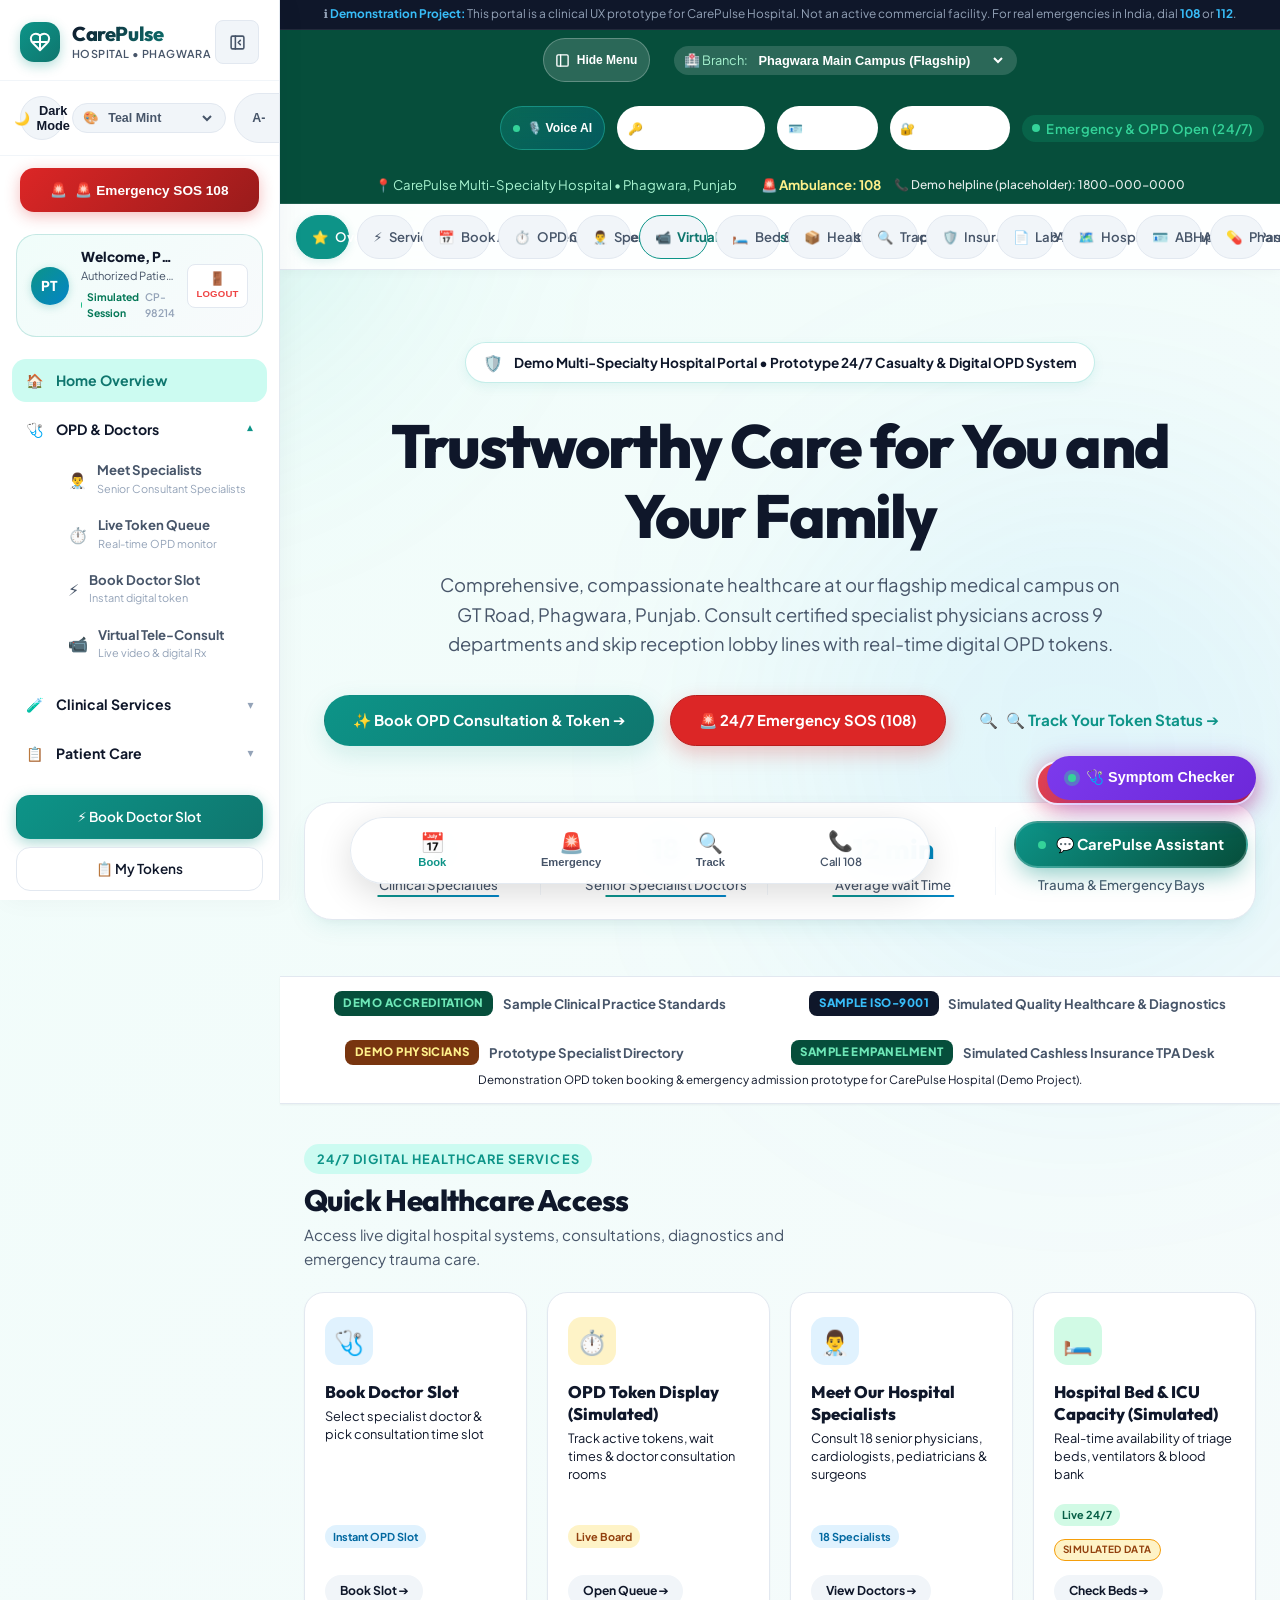
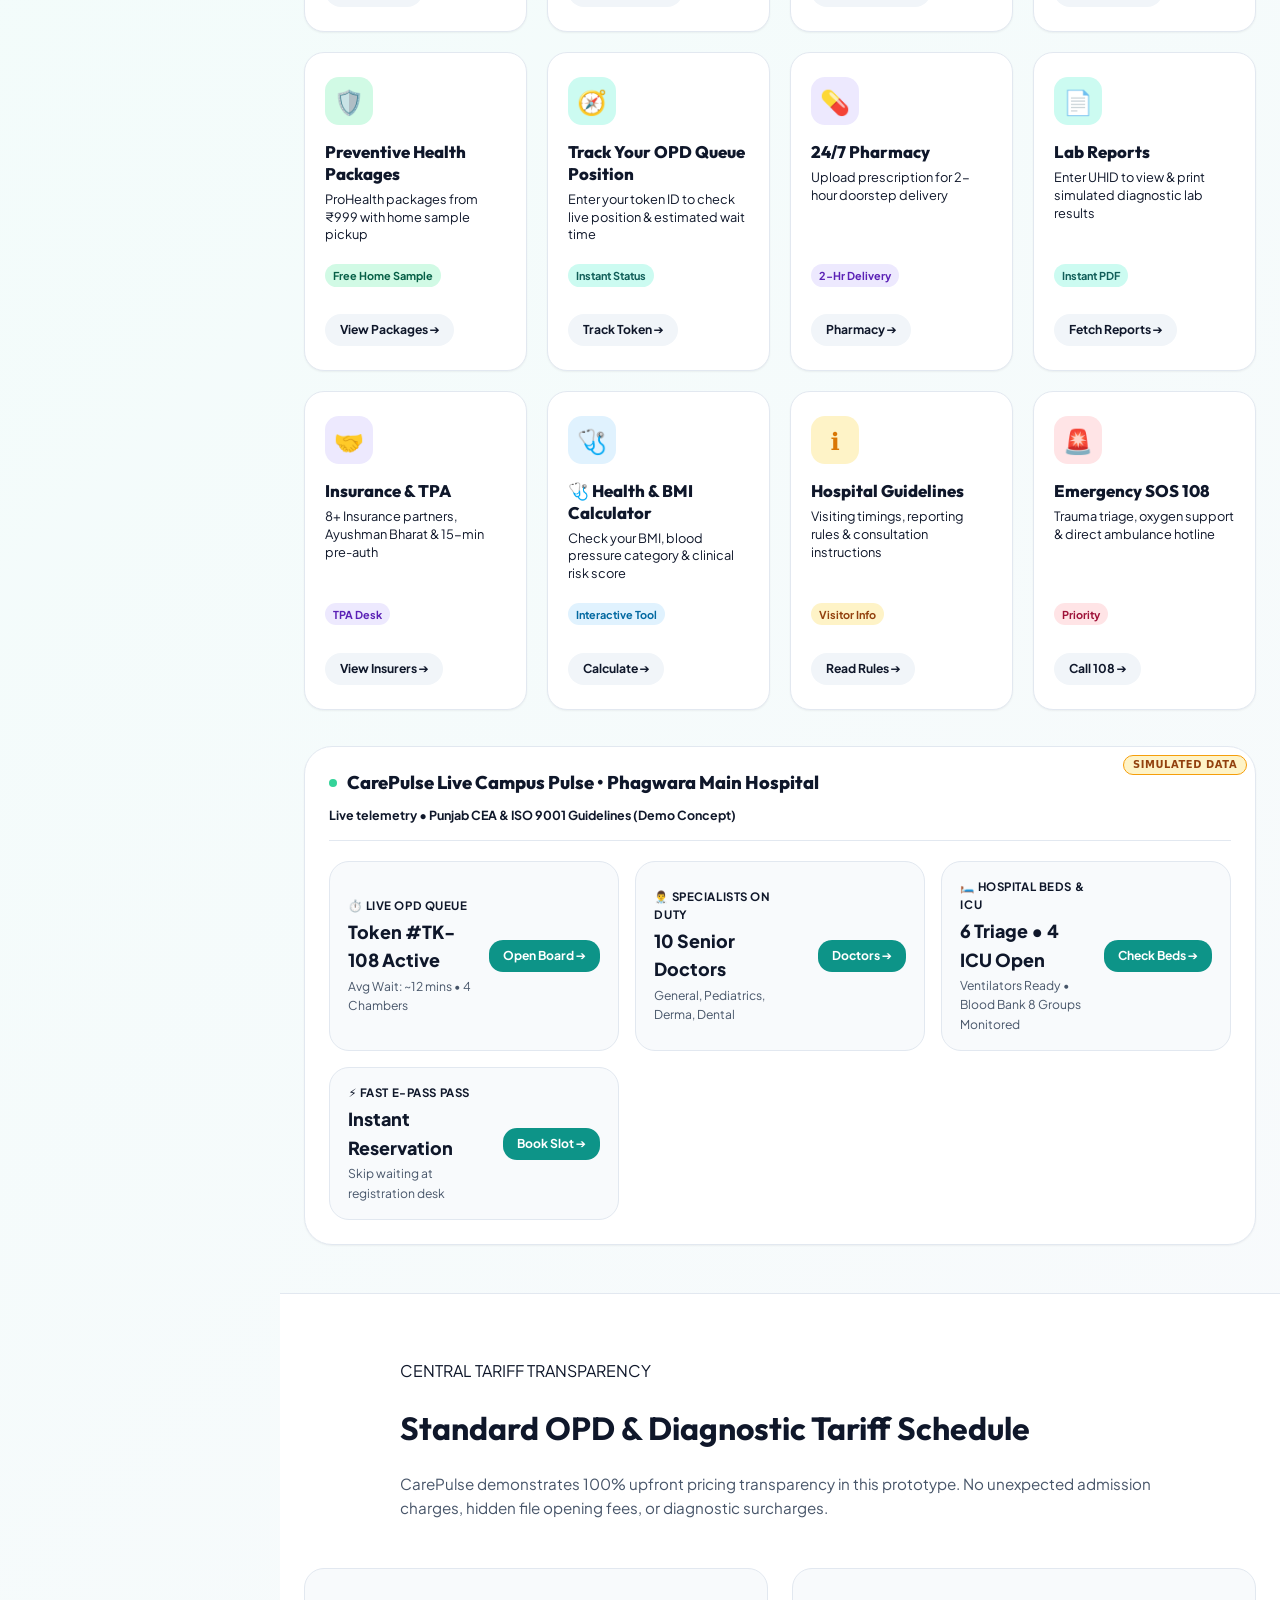
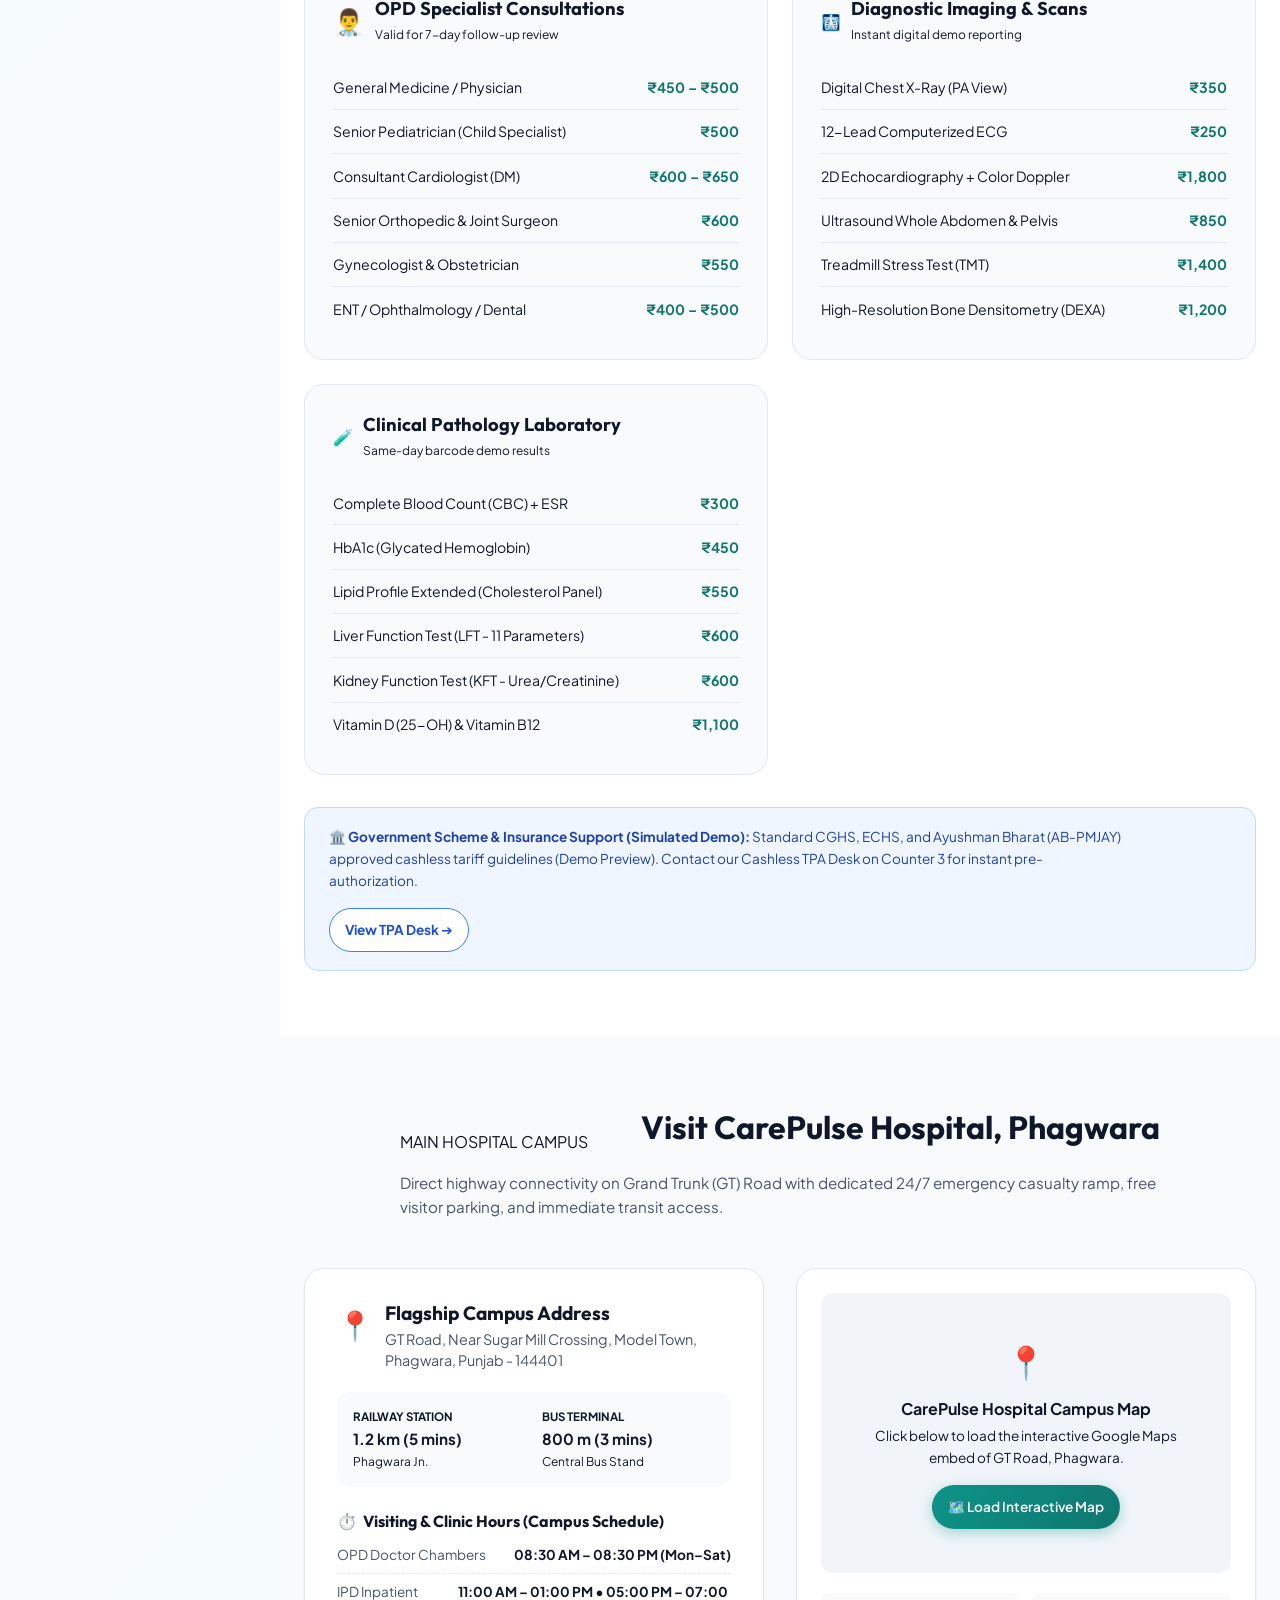
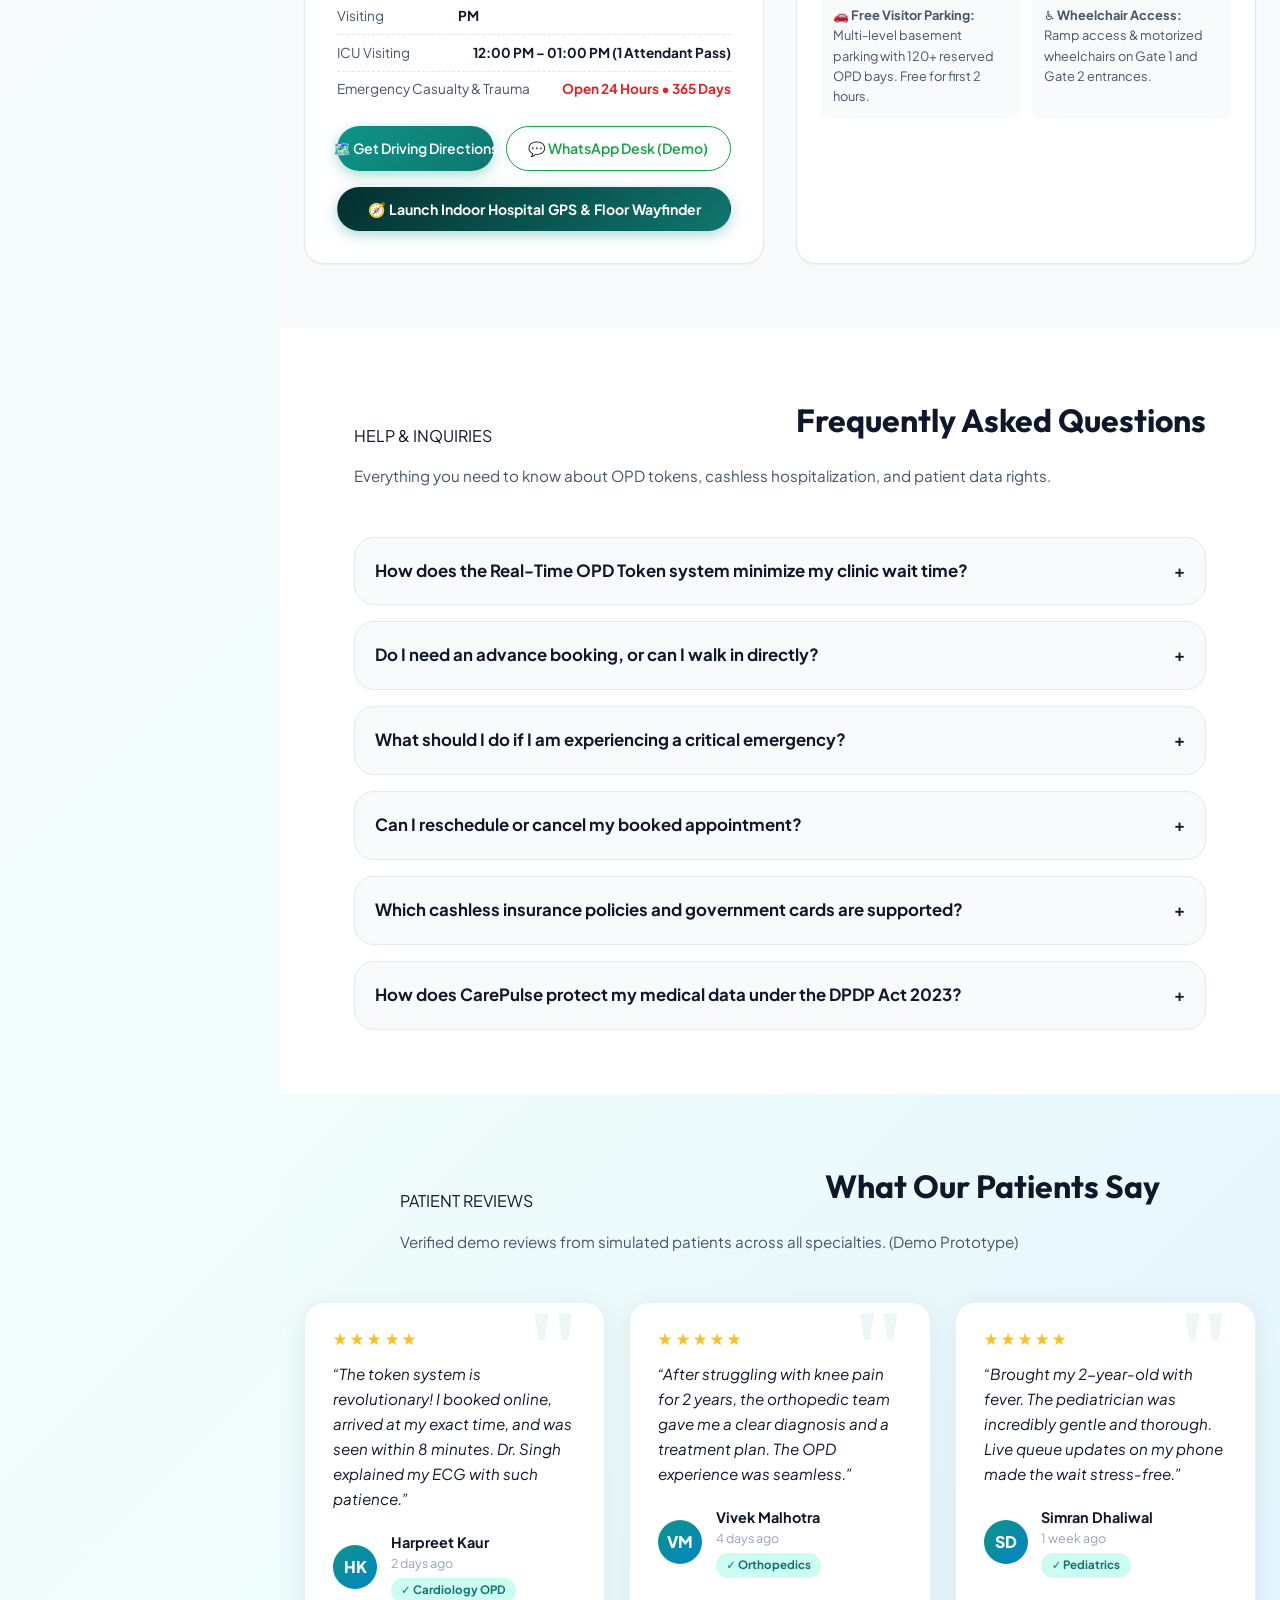
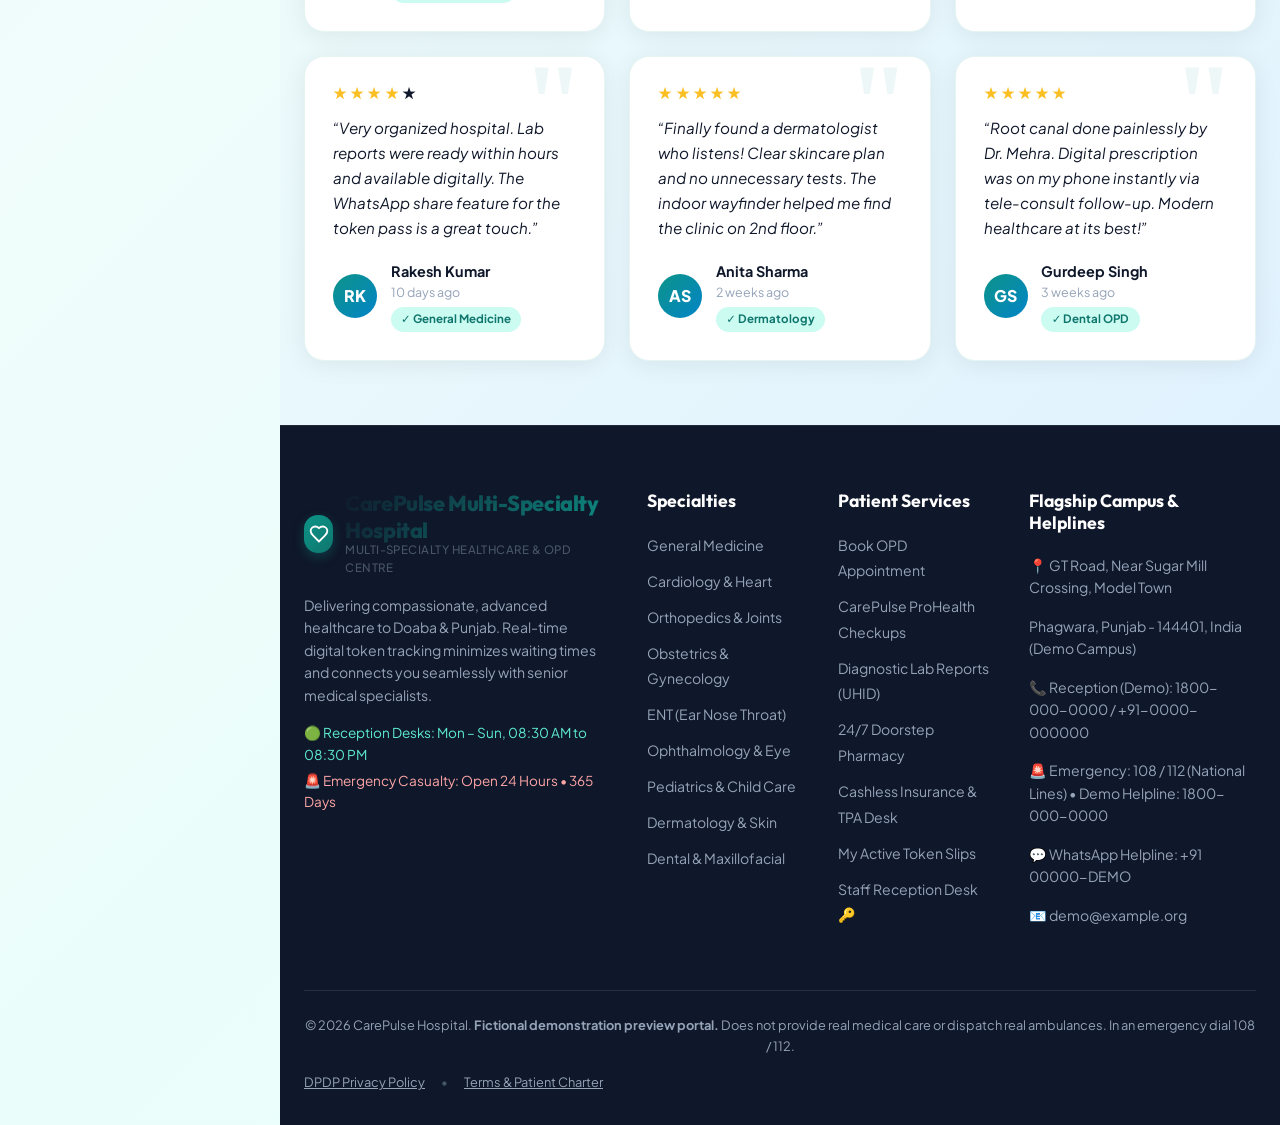
==== index.html @ a32157d8 "fix(auth): pre-load Firebase SDK in HTML, prevent undefined errors, add redirect fallback, and bump " ====
<!DOCTYPE html>
<html lang="en">

<head>
    <meta charset="UTF-8" />
    <meta name="viewport" content="width=device-width, initial-scale=1.0" />
    <title>CarePulse | Hospital Portal Demo - OPD Booking &amp; Live Token Queue (UX Prototype)</title>
    <meta name="description" content="CarePulse is a fictional hospital portal built as a portfolio UX prototype: OPD appointment booking, live token queue and e-pass generation. Not a real hospital - no real bookings, care or ambulance dispatch." />
    <meta name="robots" content="index, follow, max-snippet:-1, max-image-preview:large, max-video-preview:-1" />
    <meta name="googlebot" content="index, follow, max-snippet:-1, max-image-preview:large, max-video-preview:-1" />
    <meta name="google-site-verification" content="vkB5dYb-roEV5GiUx5WNjL2_BStm-1C_r8WqcltUutM" />

    <meta property="og:type" content="website" />
    <meta property="og:site_name" content="CarePulse (Demo Prototype)" />
    <meta property="og:title" content="CarePulse - Hospital Portal Demo (UX Prototype)" />
    <meta property="og:description" content="Fictional hospital portal: OPD booking, live token queue and digital e-pass. A portfolio demo, not a real facility." />
    <meta property="og:url" content="https://hospital-project-tawny.vercel.app/" />
    <meta property="og:image" content="https://hospital-project-tawny.vercel.app/icons/readme-hero.jpg" />
    <meta property="og:image:alt" content="CarePulse Hospital Demo Portal Preview" />
    <meta property="og:image:width" content="1200" />
    <meta property="og:image:height" content="630" />

    <meta name="twitter:card" content="summary_large_image" />
    <meta name="twitter:title" content="CarePulse - Hospital Portal Demo (UX Prototype)" />
    <meta name="twitter:description" content="Fictional hospital portal: OPD booking, live token queue and digital e-pass. A portfolio demo." />
    <meta name="twitter:image" content="https://hospital-project-tawny.vercel.app/icons/readme-hero.jpg" />
    <meta name="twitter:image:alt" content="CarePulse Hospital Demo Portal Preview" />

    <link rel="canonical" href="https://hospital-project-tawny.vercel.app/" />
    <!-- PWA & Mobile Web App Meta Tags -->
    <link rel="manifest" href="manifest.json" />
    <meta name="theme-color" content="#0d9488" media="(prefers-color-scheme: light)" />
    <meta name="theme-color" content="#0f172a" media="(prefers-color-scheme: dark)" />
    <meta name="mobile-web-app-capable" content="yes" />
    <meta name="apple-mobile-web-app-capable" content="yes" />
    <meta name="apple-mobile-web-app-status-bar-style" content="default" />
    <meta name="apple-mobile-web-app-title" content="CarePulse" />
    <link rel="icon" type="image/svg+xml" href="favicon.svg" />
    <link rel="alternate icon" type="image/x-icon" href="favicon.ico" />
    <link rel="apple-touch-icon" href="icons/icon-192.png" />
    <link rel="mask-icon" href="icons/icon-maskable.svg" color="#0d9488" />

    <meta http-equiv="Cache-Control" content="no-cache, no-store, must-revalidate" />
    <meta http-equiv="Pragma" content="no-cache" />
    <meta http-equiv="Expires" content="0" />

    <!-- Schema.org JSON-LD Structured Data for Google Search Rich Results -->
    <script type="application/ld+json">
    [
      {
        "@context": "https://schema.org",
        "@type": "Hospital",
        "name": "CarePulse Multi-Specialty Hospital (Demo)",
        "url": "https://hospital-project-tawny.vercel.app/",
        "description": "Demonstration hospital web portal prototype offering simulated OPD token booking, interactive queue tracking, diagnostics, 9 clinical specialties, and healthcare UI design concepts on GT Road, Phagwara.",
        "address": {
          "@type": "PostalAddress",
          "streetAddress": "GT Road, Near Sugar Mill Crossing, Model Town",
          "addressLocality": "Phagwara",
          "addressRegion": "Punjab",
          "postalCode": "144401",
          "addressCountry": "IN"
        },
        "openingHoursSpecification": [
          {
            "@type": "OpeningHoursSpecification",
            "dayOfWeek": ["Monday", "Tuesday", "Wednesday", "Thursday", "Friday", "Saturday"],
            "opens": "08:30",
            "closes": "20:30"
          },
          {
            "@type": "OpeningHoursSpecification",
            "dayOfWeek": "Sunday",
            "opens": "09:00",
            "closes": "14:00"
          }
        ],
        "medicalSpecialty": [
          "GeneralPractice",
          "Cardiovascular",
          "Orthopedics",
          "Pediatrics",
          "Dermatology",
          "Gynecologic",
          "Otolaryngologic",
          "Ophthalmic",
          "Dentistry"
        ]
      },
      {
        "@context": "https://schema.org",
        "@type": "Physician",
        "name": "Dr. Rajesh Sharma (Demo Profile)",
        "medicalSpecialty": "GeneralPractice",
        "jobTitle": "Senior Consultant Physician & Diabetologist",
        "worksFor": {
          "@type": "Hospital",
          "name": "CarePulse Multi-Specialty Hospital (Demo)"
        },
        "address": {
          "@type": "PostalAddress",
          "streetAddress": "GT Road, Model Town",
          "addressLocality": "Phagwara",
          "addressRegion": "Punjab",
          "postalCode": "144401",
          "addressCountry": "IN"
        }
      },
      {
        "@context": "https://schema.org",
        "@type": "Physician",
        "name": "Dr. Manpreet Singh (Demo Profile)",
        "medicalSpecialty": "Cardiovascular",
        "jobTitle": "Chief Interventional Cardiologist",
        "worksFor": {
          "@type": "Hospital",
          "name": "CarePulse Multi-Specialty Hospital (Demo)"
        },
        "address": {
          "@type": "PostalAddress",
          "streetAddress": "GT Road, Model Town",
          "addressLocality": "Phagwara",
          "addressRegion": "Punjab",
          "postalCode": "144401",
          "addressCountry": "IN"
        }
      }
    ]
    </script>

    <!-- Google Fonts: Plus Jakarta Sans & Outfit -->
    <link rel="preconnect" href="https://fonts.googleapis.com" />
    <link rel="preconnect" href="https://fonts.gstatic.com" crossorigin />
    <link
        href="https://fonts.googleapis.com/css2?family=Outfit:wght@400;500;600;700;800&family=Plus+Jakarta+Sans:wght@300;400;500;600;700;800&display=swap"
        rel="stylesheet" />

    <!-- Stylesheet -->
    <link rel="stylesheet" href="styles.css?v=2.2" />
</head>

<body>
    <a href="#main-content" class="skip-to-content">Skip to main content</a>


    <!-- Floating Simulated Delivery Banner Area -->
    <div id="simulated-notification-area" class="simulated-notification-area" aria-live="polite"></div>

    <!-- Mobile Sidebar Backdrop Overlay -->
    <div id="sidebar-backdrop" class="sidebar-backdrop" data-action="close-left-sidebar"></div>

    <!-- ==========================================================================
         CarePulse Left Navigation Sidebar (Shifted Top Menu)
         ========================================================================== -->
    <aside class="carepulse-sidebar" id="carepulse-sidebar" aria-label="Main Hospital Navigation">

        <!-- Sidebar Brand Header -->
        <div class="sidebar-header">
            <a href="#top" class="sidebar-brand-link" data-action="close-sidebar-mobile">
                <div class="sidebar-logo-icon">
                    <svg width="22" height="22" viewBox="0 0 24 24" fill="none" stroke="currentColor" stroke-width="2.2"
                        stroke-linecap="round" stroke-linejoin="round">
                        <path
                            d="M19 14c1.49-1.46 3-3.21 3-5.5A5.5 5.5 0 0 0 16.5 3c-1.76 0-3 .5-4.5 2-1.5-1.5-2.74-2-4.5-2A5.5 5.5 0 0 0 2 8.5c0 2.3 1.5 4.05 3 5.5l7 7Z" />
                        <path d="M12 5v14" />
                        <path d="M5 12h14" />
                    </svg>
                </div>
                <div class="sidebar-brand-text">
                    <h2>CarePulse</h2>
                    <span>Hospital &bull; Phagwara</span>
                </div>
            </a>
            <button type="button" class="sidebar-toggle-btn" id="sidebar-collapse-btn" data-action="toggle-sidebar-collapse"
                aria-label="Hide Sidebar" title="Hide Sidebar (Ctrl+\)">
                <svg width="17" height="17" viewBox="0 0 24 24" fill="none" stroke="currentColor" stroke-width="2.2"
                    stroke-linecap="round" stroke-linejoin="round">
                    <rect width="18" height="18" x="3" y="3" rx="2" />
                    <path d="M9 3v18" />
                    <path d="m16 15-3-3 3-3" />
                </svg>
            </button>
            <button type="button" class="sidebar-close-btn" id="sidebar-close-btn" data-action="toggle-sidebar-collapse"
                aria-label="Close Sidebar" title="Close Sidebar">&times;</button>
        </div>

        <!-- Authenticated User Profile Card -->

        <!-- Theme & Language Controls Cluster -->
        <div class="top-controls-cluster">
            <button type="button" class="theme-toggle-btn" data-action="toggle-theme" title="Toggle Dark/Light Mode">
                <span>🌙</span> <span class="theme-label" data-i18n="theme_dark">Dark Mode</span>
            </button>
            <div class="palette-select-wrapper" title="Hospital Theme Color Palette">
                <span>🎨</span>
                <select class="palette-select" id="sidebar-palette-select" onchange="setPaletteTheme(this.value)"
                    aria-label="Theme Palette">
                    <option value="teal" selected>Teal Mint</option>
                    <option value="blue">Royal Sapphire</option>
                    <option value="purple">Lavender Care</option>
                    <option value="amber">Warm Amber</option>
                </select>
            </div>
            <div class="font-scale-group" title="Adjust Text Size for Seniors">
                <button type="button" class="font-scale-btn" data-scale="sm" data-action="set-font-scale" data-scale="sm"
                    title="Small Text">A-</button>
                <button type="button" class="font-scale-btn active" data-scale="md" data-action="set-font-scale" data-scale="md"
                    title="Normal Text">A</button>
                <button type="button" class="font-scale-btn" data-scale="lg" data-action="set-font-scale" data-scale="lg"
                    title="Large Text">A+</button>
            </div>
            <div class="lang-switch-group" role="group" aria-label="Select Language">
                <button type="button" class="lang-pill-btn active" data-lang="en"
                    data-action="set-language" data-lang="en">EN</button>
                <button type="button" class="lang-pill-btn" data-lang="hi" data-action="set-language" data-lang="hi">हिन्दी</button>
                <button type="button" class="lang-pill-btn" data-lang="pa" data-action="set-language" data-lang="pa">ਪੰਜਾਬੀ</button>
            </div>
        </div>

        <!-- Emergency SOS Button in Sidebar -->
        <button type="button" class="btn-sidebar-sos" data-action="trigger-emergency-sos">
            <span class="u-icon-decorative" aria-hidden="true">🚨</span>
            <span data-i18n="btn_sos">Emergency SOS 108</span>
        </button>

        <div class="sidebar-user-card" id="sidebar-user-card">
            <div class="sidebar-user-avatar user-display-avatar">PT</div>
            <div class="sidebar-user-details">
                <div class="sidebar-user-name user-display-name">Patient Session</div>
                <div class="sidebar-user-contact user-display-contact">Authorized Patient</div>
                <div class="sidebar-user-meta">
                    <span class="status-dot-active"></span>
                    <span class="user-auth-badge">Simulated Session</span>
                    <span class="user-uhid-badge user-display-uhid">CP-98214</span>
                </div>
            </div>
            <button class="btn-sidebar-logout" data-action="auth-logout" title="Log out from CarePulse">
                <span class="u-icon-decorative" aria-hidden="true">🚪</span>
                <span class="logout-text">Logout</span>
            </button>
        </div>

        <!-- Sidebar Navigation List -->
        <nav class="sidebar-nav-container">
            <ul class="sidebar-nav-list">

                <!-- Home -->
                <li class="sidebar-nav-item">
                    <a href="#top" class="sidebar-nav-link active"
                        data-action="close-sidebar-mobile">
                        <span class="u-icon-decorative" aria-hidden="true">🏠</span>
                        <span class="sidebar-link-text" data-i18n="nav_home">Home Overview</span>
                    </a>
                </li>

                <!-- Category 1: OPD & Doctors Accordion -->
                <li class="sidebar-nav-item sidebar-dropdown-group open">
                    <div class="sidebar-dropdown-header" role="button" tabindex="0" aria-expanded="true" data-action="toggle-sidebar-dropdown">
                        <div class="dropdown-header-left">
                            <span class="u-icon-decorative" aria-hidden="true">🩺</span>
                            <span class="sidebar-link-text" data-i18n="nav_opd">OPD &amp; Doctors</span>
                        </div>
                        <span class="sidebar-caret">▾</span>
                    </div>
                    <ul class="sidebar-submenu">
                        <li>
                            <a href="#doctors" class="sidebar-sub-link"
                                data-action="open-doctors-modal" data-close-sidebar="true">
                                <span class="sub-icon">👨‍⚕️</span>
                                <div class="sub-link-info">
                                    <span class="sub-title">Meet Specialists</span>
                                    <span class="sub-desc">Senior Consultant Specialists</span>
                                </div>
                            </a>
                        </li>
                        <li>
                            <a href="#queue" class="sidebar-sub-link"
                                data-action="open-live-queue-modal" data-close-sidebar="true">
                                <span class="u-icon-decorative" aria-hidden="true">⏱️</span>
                                <div class="sub-link-info">
                                    <span class="sub-title">Live Token Queue</span>
                                    <span class="sub-desc">Real-time OPD monitor</span>
                                </div>
                            </a>
                        </li>
                        <li>
                            <a href="#booking" class="sidebar-sub-link"
                                data-action="open-booking-layer" data-close-sidebar="true">
                                <span class="u-icon-decorative" aria-hidden="true">⚡</span>
                                <div class="sub-link-info">
                                    <span class="sub-title">Book Doctor Slot</span>
                                    <span class="sub-desc">Instant digital token</span>
                                </div>
                            </a>
                        </li>
                        <li>
                            <a href="#teleconsult" class="sidebar-sub-link"
                                data-action="open-teleconsult-modal" data-close-sidebar="true">
                                <span class="u-icon-decorative" aria-hidden="true">📹</span>
                                <div class="sub-link-info">
                                    <span class="sub-title">Virtual Tele-Consult</span>
                                    <span class="sub-desc">Live video &amp; digital Rx</span>
                                </div>
                            </a>
                        </li>
                    </ul>
                </li>

                <!-- Category 2: Clinical Services Accordion -->
                <li class="sidebar-nav-item sidebar-dropdown-group">
                    <div class="sidebar-dropdown-header" role="button" tabindex="0" aria-expanded="false" data-action="toggle-sidebar-dropdown">
                        <div class="dropdown-header-left">
                            <span class="u-icon-decorative" aria-hidden="true">🧪</span>
                            <span class="sidebar-link-text">Clinical Services</span>
                        </div>
                        <span class="sidebar-caret">▾</span>
                    </div>
                    <ul class="sidebar-submenu">
                        <li>
                            <a href="#packages" class="sidebar-sub-link"
                                data-action="open-packages-modal" data-close-sidebar="true">
                                <span class="u-icon-decorative" aria-hidden="true">🛡️</span>
                                <div class="sub-link-info">
                                    <span class="sub-title">Health Checkups</span>
                                    <span class="sub-desc">Packages from ₹999</span>
                                </div>
                            </a>
                        </li>
                        <li>
                            <a href="#beds" class="sidebar-sub-link"
                                data-action="open-beds-modal" data-close-sidebar="true">
                                <span class="u-icon-decorative" aria-hidden="true">🛏️</span>
                                <div class="sub-link-info">
                                    <span class="sub-title">Bed &amp; ICU Status</span>
                                    <span class="sub-desc">Live capacity &amp; triage</span>
                                </div>
                            </a>
                        </li>
                        <li>
                            <a href="#reports" class="sidebar-sub-link"
                                data-action="open-lab-report-modal" data-close-sidebar="true">
                                <span class="u-icon-decorative" aria-hidden="true">📄</span>
                                <div class="sub-link-info">
                                    <span class="sub-title">Download Reports</span>
                                    <span class="sub-desc">UHID pathology PDF</span>
                                </div>
                            </a>
                        </li>
                        <li>
                            <a href="#pharmacy" class="sidebar-sub-link"
                                data-action="open-pharmacy-modal" data-close-sidebar="true">
                                <span class="u-icon-decorative" aria-hidden="true">💊</span>
                                <div class="sub-link-info">
                                    <span class="sub-title">24/7 Doorstep Pharmacy</span>
                                    <span class="sub-desc">2-Hour medicine delivery</span>
                                </div>
                            </a>
                        </li>
                        <li>
                            <a href="#emergency" class="sidebar-sub-link"
                                data-action="open-emergency-modal" data-close-sidebar="true">
                                <span class="u-icon-decorative" aria-hidden="true">🚨</span>
                                <div class="sub-link-info">
                                    <span class="sub-title">Trauma &amp; Ambulance</span>
                                    <span class="sub-desc">Simulated emergency desk</span>
                                </div>
                            </a>
                        </li>
                        <li>
                            <a href="#wayfinder" class="sidebar-sub-link"
                                data-action="open-wayfinder-modal" data-close-sidebar="true">
                                <span class="u-icon-decorative" aria-hidden="true">🗺️</span>
                                <div class="sub-link-info">
                                    <span class="sub-title">Indoor Campus GPS</span>
                                    <span class="sub-desc">Multi-floor navigation</span>
                                </div>
                            </a>
                        </li>
                    </ul>
                </li>

                <!-- Category 3: Patient Care Accordion -->
                <li class="sidebar-nav-item sidebar-dropdown-group">
                    <div class="sidebar-dropdown-header" role="button" tabindex="0" aria-expanded="false" data-action="toggle-sidebar-dropdown">
                        <div class="dropdown-header-left">
                            <span class="u-icon-decorative" aria-hidden="true">📋</span>
                            <span class="sidebar-link-text" data-i18n="nav_patient">Patient Care</span>
                        </div>
                        <span class="sidebar-caret">▾</span>
                    </div>
                    <ul class="sidebar-submenu">
                        <li>
                            <a href="#abha" class="sidebar-sub-link"
                                data-action="open-health-card-modal" data-close-sidebar="true">
                                <span class="u-icon-decorative" aria-hidden="true">🪪</span>
                                <div class="sub-link-info">
                                    <span class="sub-title">ABHA Digital Health Pass</span>
                                    <span class="sub-desc">Emergency medical ID &amp; QR</span>
                                </div>
                            </a>
                        </li>
                        <li>
                            <a href="#insurance" class="sidebar-sub-link"
                                data-action="open-insurance-modal" data-close-sidebar="true">
                                <span class="u-icon-decorative" aria-hidden="true">🤝</span>
                                <div class="sub-link-info">
                                    <span class="sub-title">Cashless Insurance</span>
                                    <span class="sub-desc">TPA &amp; AB-PMJAY desk</span>
                                </div>
                            </a>
                        </li>
                        <li>
                            <a href="#track" class="sidebar-sub-link"
                                data-action="open-track-token-modal" data-close-sidebar="true">
                                <span class="u-icon-decorative" aria-hidden="true">🧭</span>
                                <div class="sub-link-info">
                                    <span class="sub-title">Track Token Status</span>
                                    <span class="sub-desc">Check live queue &amp; wait</span>
                                </div>
                            </a>
                        </li>
                        <li>
                            <a href="#guidelines" class="sidebar-sub-link"
                                data-action="open-guidelines-modal" data-close-sidebar="true">
                                <span class="sub-icon">ℹ️</span>
                                <div class="sub-link-info">
                                    <span class="sub-title">Hospital Guidelines</span>
                                    <span class="sub-desc">Visitor &amp; appointment rules</span>
                                </div>
                            </a>
                        </li>
                        <li>
                            <a href="#my-bookings" class="sidebar-sub-link"
                                data-action="open-my-bookings-modal" data-close-sidebar="true">
                                <span class="u-icon-decorative" aria-hidden="true">🎫</span>
                                <div class="sub-link-info">
                                    <span class="sub-title">My Digital Tokens</span>
                                    <span class="sub-desc">View &amp; print passes</span>
                                </div>
                            </a>
                        </li>
                    </ul>
                </li>

            </ul>
        </nav>

        <!-- Sidebar Action Hub -->
        <div class="sidebar-actions-cluster">
            <button class="btn btn-primary btn-sidebar-action" data-action="open-booking-layer">
                <span>⚡ Book Doctor Slot</span>
            </button>
            <button class="btn btn-outline btn-sidebar-action" data-action="open-my-bookings-modal">
                <span>📋 My Tokens</span>
                <span class="badge-my-tokens u-display-none" id="sidebar-tokens-count">0</span>
            </button>
        </div>

        <!-- Branch Switcher in Sidebar -->
        <div class="sidebar-branch-box">
            <label for="sidebar-branch-select" class="branch-label">🏥 Hospital Branch:</label>
            <select id="sidebar-branch-select" class="sidebar-branch-select" onchange="switchBranch(this.value)"
                aria-label="Select Hospital Branch">
                <option value="phagwara" selected>Phagwara Main Campus (Flagship)</option>
                <option value="ludhiana">Ludhiana Satellite Clinic (OPD Centre)</option>
            </select>
        </div>

        <!-- Sidebar Emergency Card Footer -->
        <div class="sidebar-footer-emergency">
            <div class="emergency-footer-header">
                <span class="pulse-dot red-pulse"></span>
                <strong>24/7 Emergency Helpline</strong>
            </div>
            <a href="tel:108" class="emergency-link emergency-footer-phone">
                🚨 Ambulance: 108
            </a>
            <a href="tel:18000000000" class="demo-link emergency-footer-phone" data-action="open-emergency-modal">
                📞 Demo helpline (placeholder): 1800-000-0000
            </a>
            <div class="emergency-footer-sub" style="margin-top: 0.35rem;">Immediate Trauma &amp; Ambulance</div>
        </div>

        <div class="u-padding-0-1rem-0-5rem">
            <button type="button" class="btn btn-outline btn-sm u-box-width-11" data-action="open-reception-desk">
                🔑 Reception Staff Console
            </button>
        </div>

        <div class="sidebar-collapse-footer-wrap">
            <button type="button" class="btn-sidebar-collapse-footer" data-action="toggle-sidebar-collapse" title="Hide Sidebar (Ctrl+\)">
                <span>◀ Hide Sidebar</span>
                <kbd class="sidebar-kbd-hint">Ctrl+\</kbd>
            </button>
        </div>

    </aside>

    <!-- ==========================================================================
         App Main Content Wrapper
         ========================================================================== -->
    <div class="app-main-wrapper" id="app-main-wrapper">

        <!-- ==================================================================
             CarePulse Dedicated Mobile Experience (< 1024px)
             Solves sticky collisions, option fatigue, and touch ergonomics
             ================================================================== -->
        <div class="carepulse-mobile-portal" id="carepulse-mobile-portal" aria-label="CarePulse Mobile Portal">
            <!-- 1. Mobile Top App Header (Clean Single Sticky Bar, 54px, Zero Clutter) -->
            <header class="mobile-app-header" id="mobile-app-header">
                <div class="mobile-header-left">
                    <button type="button" class="mobile-menu-trigger" data-action="toggle-mobile-services-sheet" aria-label="Open Hospital Services Menu" title="All Services">
                        <svg width="22" height="22" viewBox="0 0 24 24" fill="none" stroke="currentColor" stroke-width="2.2" stroke-linecap="round" stroke-linejoin="round">
                            <line x1="3" y1="12" x2="21" y2="12"></line>
                            <line x1="3" y1="6" x2="21" y2="6"></line>
                            <line x1="3" y1="18" x2="21" y2="18"></line>
                        </svg>
                    </button>
                    <div class="mobile-brand">
                        <div class="mobile-brand-icon">
                            <svg width="18" height="18" viewBox="0 0 24 24" fill="none" stroke="currentColor" stroke-width="2.5" stroke-linecap="round" stroke-linejoin="round">
                                <path d="M19 14c1.49-1.46 3-3.21 3-5.5A5.5 5.5 0 0 0 16.5 3c-1.76 0-3 .5-4.5 2-1.5-1.5-2.74-2-4.5-2A5.5 5.5 0 0 0 2 8.5c0 2.3 1.5 4.05 3 5.5l7 7Z"></path>
                                <path d="M12 5v14"></path>
                                <path d="M5 12h14"></path>
                            </svg>
                        </div>
                        <div class="mobile-brand-info">
                            <h2>CarePulse</h2>
                            <span class="mobile-live-pill"><span class="pulse-dot"></span> Live OPD Open</span>
                        </div>
                    </div>
                </div>

                <div class="mobile-header-right">
                    <button type="button" class="mobile-action-btn" data-action="open-spotlight-search" aria-label="Search Doctors and Services" title="Search (Ctrl+K)">
                        <span>🔍</span>
                    </button>
                    <button type="button" class="mobile-action-btn" data-action="voice-ai-open" aria-label="Voice AI" title="Voice AI Assistant">
                        <span>🎙️</span>
                    </button>
                    <button type="button" class="mobile-action-btn" data-action="toggle-theme" aria-label="Toggle Dark/Light Mode" title="Dark Mode Toggle">
                        <span>🌙</span>
                    </button>
                    <button type="button" class="mobile-sos-pill-btn" data-action="trigger-emergency-sos" aria-label="Emergency SOS 108">
                        <span>🚨 108</span>
                    </button>
                </div>
            </header>

            <!-- 2. Clean Mobile Demo Banner -->
            <div class="mobile-demo-badge">
                <span>🛡️ <strong>Demo Prototype:</strong> Simulated OPD Portal • Not a real hospital • In emergency dial 108</span>
            </div>

            <!-- 3. Mobile Welcome & Branch Selector Bar -->
            <div class="mobile-patient-bar">
                <div class="mobile-patient-details">
                    <span class="mobile-greeting-text">Welcome, Patient</span>
                    <span class="mobile-uhid-badge">UHID: CP-98214</span>
                </div>
                <div class="mobile-branch-picker">
                    <span>🏥</span>
                    <select class="mobile-branch-select" id="mobile-branch-select" aria-label="Select Hospital City Branch">
                        <option value="phagwara" selected>Phagwara Main (Flagship)</option>
                        <option value="ludhiana">Ludhiana Satellite (OPD)</option>
                    </select>
                </div>
                <div class="mobile-auth-btn-wrap" style="margin-left:auto;">
                    <button type="button" class="btn btn-outline btn-sm" id="btn-mobile-auth-action" data-action="open-auth-modal" style="font-size:0.75rem; padding: 4px 9px; border-radius: 8px;">
                        <span>🔐 Sign In</span>
                    </button>
                </div>
            </div>

            <!-- 4. Mobile Spotlight Search Bar (Touch Trigger) -->
            <div class="mobile-search-trigger-box" data-action="open-spotlight-search" role="button" tabindex="0" aria-label="Search doctors, tests, beds, or services">
                <span class="mobile-search-icon">🔍</span>
                <span class="mobile-search-placeholder">Search doctors, tests, beds, or services...</span>
                <span class="mobile-search-tag">Search</span>
            </div>

            <!-- 5. Mobile Quick Action Super-Grid (8 Touch Cards) -->
            <section class="mobile-quick-grid-section">
                <div class="mobile-section-header">
                    <h3>Quick Actions</h3>
                    <button type="button" class="mobile-view-all-link" data-action="toggle-mobile-services-sheet">All 30+ Services ➔</button>
                </div>
                <div class="mobile-quick-grid">
                    <!-- 1. Book OPD -->
                    <button type="button" class="mobile-action-card card-primary" data-action="open-booking-layer">
                        <div class="card-icon-bubble">📅</div>
                        <div class="card-text">
                            <strong>Book OPD Slot</strong>
                            <span>Instant Token Time</span>
                        </div>
                        <span class="card-arrow">➔</span>
                    </button>

                    <!-- 2. Live Queue -->
                    <button type="button" class="mobile-action-card card-emerald" data-action="open-live-queue-modal">
                        <div class="card-icon-bubble">⏱️</div>
                        <div class="card-text">
                            <strong>Live OPD Queue</strong>
                            <span>Real-time Wait Status</span>
                        </div>
                        <span class="card-badge">LIVE</span>
                    </button>

                    <!-- 3. Doctors & OPD -->
                    <button type="button" class="mobile-action-card" data-action="open-doctors-modal">
                        <div class="card-icon-bubble">👨‍⚕️</div>
                        <div class="card-text">
                            <strong>Specialist Doctors</strong>
                            <span>9 Clinical Depts</span>
                        </div>
                    </button>

                    <!-- 4. Lab Reports -->
                    <button type="button" class="mobile-action-card" data-action="open-lab-report-modal">
                        <div class="card-icon-bubble">📄</div>
                        <div class="card-text">
                            <strong>Lab Reports</strong>
                            <span>View &amp; Download PDF</span>
                        </div>
                    </button>

                    <!-- 5. Bed & ICU Matrix -->
                    <button type="button" class="mobile-action-card" data-action="open-beds-modal">
                        <div class="card-icon-bubble">🛏️</div>
                        <div class="card-text">
                            <strong>Beds &amp; ICU</strong>
                            <span>Live Availability</span>
                        </div>
                    </button>

                    <!-- 6. Virtual Tele-Consult -->
                    <button type="button" class="mobile-action-card" data-action="open-teleconsult-modal">
                        <div class="card-icon-bubble">📹</div>
                        <div class="card-text">
                            <strong>Tele-Consult</strong>
                            <span>Video OPD &amp; e-Rx</span>
                        </div>
                    </button>

                    <!-- 7. ABHA Health Pass -->
                    <button type="button" class="mobile-action-card" data-action="open-health-card-modal">
                        <div class="card-icon-bubble">🪪</div>
                        <div class="card-text">
                            <strong>ABHA Health Pass</strong>
                            <span>Digital QR Card</span>
                        </div>
                    </button>

                    <!-- 8. Pharmacy -->
                    <button type="button" class="mobile-action-card" data-action="open-pharmacy-modal">
                        <div class="card-icon-bubble">💊</div>
                        <div class="card-text">
                            <strong>Pharmacy &amp; Rx</strong>
                            <span>24/7 Home Delivery</span>
                        </div>
                    </button>
                </div>
            </section>

            <!-- 6. Live Token Tracking Mobile Strip -->
            <section class="mobile-track-strip">
                <div class="mobile-track-card">
                    <div class="mobile-track-info">
                        <span class="track-icon">🎫</span>
                        <div>
                            <h4>Track Your Token / OPD Pass</h4>
                            <p>Check real-time counter status &amp; queue position</p>
                        </div>
                    </div>
                    <div class="mobile-track-btn-wrap">
                        <button type="button" class="btn btn-primary btn-sm" data-action="open-track-token-modal">Track Token ➔</button>
                        <button type="button" class="btn btn-outline btn-sm" data-action="open-my-bookings-modal">My Slips</button>
                    </div>
                </div>
            </section>

            <!-- 7. Segmented Category Tabs Hub (OPD, Diagnostics, Emergency, Hospital) -->
            <section class="mobile-tabs-section">
                <div class="mobile-section-header">
                    <h3>Explore Hospital Services</h3>
                    <span class="mobile-tab-hint">Tap category to switch</span>
                </div>

                <!-- Category Tabs Navigation -->
                <div class="mobile-segmented-tabs" role="tablist" aria-label="Hospital Service Categories">
                    <button type="button" class="mobile-segment-btn active" data-action="switch-mobile-tab" data-tab="opd" role="tab" aria-selected="true">
                        <span>🩺</span> OPD &amp; Care
                    </button>
                    <button type="button" class="mobile-segment-btn" data-action="switch-mobile-tab" data-tab="diagnostics" role="tab" aria-selected="false">
                        <span>🧪</span> Diagnostics
                    </button>
                    <button type="button" class="mobile-segment-btn" data-action="switch-mobile-tab" data-tab="emergency" role="tab" aria-selected="false">
                        <span>🚨</span> Emergency
                    </button>
                    <button type="button" class="mobile-segment-btn" data-action="switch-mobile-tab" data-tab="hospital" role="tab" aria-selected="false">
                        <span>🛡️</span> Services
                    </button>
                </div>

                <!-- Tab 1: OPD & Care Content -->
                <div class="mobile-tab-content active" id="mobile-tab-opd" role="tabpanel">
                    <div class="mobile-service-item-card">
                        <div class="item-card-header">
                            <div class="item-card-icon">🩺</div>
                            <div>
                                <h4>OPD Consultation &amp; Booking</h4>
                                <p>9 Specialties: Cardiology, Ortho, Peds, Derma, Medicine, Eye, ENT, Dental, Gyne</p>
                            </div>
                        </div>
                        <div class="item-card-actions">
                            <button type="button" class="btn btn-primary btn-sm" data-action="open-booking-layer">Book Doctor Slot</button>
                            <button type="button" class="btn btn-outline btn-sm" data-action="open-doctors-modal">View 9 Doctors</button>
                        </div>
                    </div>

                    <div class="mobile-service-item-card accent-card">
                        <div class="item-card-header">
                            <div class="item-card-icon">🧠</div>
                            <div>
                                <h4>Smart Symptom Checker</h4>
                                <p>Unsure which specialist to see? Answer 2 quick questions to find the right department.</p>
                            </div>
                        </div>
                        <button type="button" class="btn btn-primary btn-sm" data-action="open-symptom-checker" style="width:100%;">Launch Symptom Checker ➔</button>
                    </div>

                    <div class="mobile-service-item-card">
                        <div class="item-card-header">
                            <div class="item-card-icon">⏱️</div>
                            <div>
                                <h4>Live OPD Queue Status</h4>
                                <p>Live counter updates, token call bell, estimated wait minutes by department.</p>
                            </div>
                        </div>
                        <button type="button" class="btn btn-outline btn-sm" data-action="open-live-queue-modal" style="width:100%;">Open Live Queue Board</button>
                    </div>

                    <div class="mobile-service-item-card">
                        <div class="item-card-header">
                            <div class="item-card-icon">⭐</div>
                            <div>
                                <h4>Patient Feedback &amp; Ratings</h4>
                                <p>Share your OPD consultation experience or view certified doctor ratings.</p>
                            </div>
                        </div>
                        <button type="button" class="btn btn-outline btn-sm" data-action="open-review-modal" style="width:100%;">Rate Your Doctor</button>
                    </div>
                </div>

                <!-- Tab 2: Diagnostics & Tests Content -->
                <div class="mobile-tab-content" id="mobile-tab-diagnostics" role="tabpanel" style="display:none;">
                    <div class="mobile-service-item-card">
                        <div class="item-card-header">
                            <div class="item-card-icon">🧪</div>
                            <div>
                                <h4>Pathology &amp; Diagnostic Tests</h4>
                                <p>Over 40+ tests: CBC, Lipid Profile, Thyroid Panel, Blood Glucose, LFT, KFT, Urine Exam.</p>
                            </div>
                        </div>
                        <div class="item-card-actions">
                            <button type="button" class="btn btn-primary btn-sm" data-action="open-lab-report-modal">View Test Directory &amp; Pricing</button>
                        </div>
                    </div>

                    <div class="mobile-service-item-card">
                        <div class="item-card-header">
                            <div class="item-card-icon">📦</div>
                            <div>
                                <h4>Preventive Health Packages</h4>
                                <p>Basic, Executive, Comprehensive Heart, and Senior Citizen health checkup packages.</p>
                            </div>
                        </div>
                        <button type="button" class="btn btn-primary btn-sm" data-action="open-packages-modal" style="width:100%;">View Packages &amp; Book</button>
                    </div>

                    <div class="mobile-service-item-card accent-card">
                        <div class="item-card-header">
                            <div class="item-card-icon">📊</div>
                            <div>
                                <h4>Health Risk &amp; BMI Calculator</h4>
                                <p>Calculate Body Mass Index (BMI), diabetes risk score, and cardiovascular vitals indicators.</p>
                            </div>
                        </div>
                        <button type="button" class="btn btn-outline btn-sm" data-action="open-health-calculator" style="width:100%;">Calculate Risk &amp; BMI ➔</button>
                    </div>
                </div>

                <!-- Tab 3: Emergency & Critical Care Content -->
                <div class="mobile-tab-content" id="mobile-tab-emergency" role="tabpanel" style="display:none;">
                    <div class="mobile-service-item-card emergency-highlight-card">
                        <div class="item-card-header">
                            <div class="item-card-icon" style="background:#fee2e2;color:#dc2626;">🚨</div>
                            <div>
                                <h4 style="color:#b91c1c;">1-Click Emergency SOS Dispatch</h4>
                                <p>Instant GPS location capture, WhatsApp dispatch simulator, direct connection to 108/112.</p>
                            </div>
                        </div>
                        <div class="item-card-actions">
                            <button type="button" class="btn btn-primary btn-sm" style="background:#dc2626;" data-action="trigger-emergency-sos">Emergency SOS 108</button>
                            <a href="tel:108" class="btn btn-outline btn-sm" style="border-color:#dc2626;color:#dc2626;">Call 108 Directly</a>
                        </div>
                    </div>

                    <div class="mobile-service-item-card">
                        <div class="item-card-header">
                            <div class="item-card-icon">🛏️</div>
                            <div>
                                <h4>Bed &amp; ICU Availability Matrix</h4>
                                <p>Real-time capacity tracking for Trauma Triage, ICU, Ventilator Bays, and Oxygen Beds.</p>
                            </div>
                        </div>
                        <button type="button" class="btn btn-primary btn-sm" data-action="open-beds-modal" style="width:100%;">View Live Bed Status</button>
                    </div>

                    <div class="mobile-service-item-card">
                        <div class="item-card-header">
                            <div class="item-card-icon">🗺️</div>
                            <div>
                                <h4>Hospital GPS &amp; Indoor Wayfinder</h4>
                                <p>Interactive department directions: OPD wing, Emergency gate, Lab counter, Pharmacy, ICU.</p>
                            </div>
                        </div>
                        <button type="button" class="btn btn-outline btn-sm" data-action="open-wayfinder-modal" style="width:100%;">Open Indoor Campus Map</button>
                    </div>
                </div>

                <!-- Tab 4: Patient Services & Hospital Info Content -->
                <div class="mobile-tab-content" id="mobile-tab-hospital" role="tabpanel" style="display:none;">
                    <div class="mobile-service-item-card">
                        <div class="item-card-header">
                            <div class="item-card-icon">🪪</div>
                            <div>
                                <h4>ABHA Digital Health Pass</h4>
                                <p>Ayushman Bharat Digital Mission (ABDM) compatible 14-digit Health ID card with vector QR.</p>
                            </div>
                        </div>
                        <button type="button" class="btn btn-primary btn-sm" data-action="open-health-card-modal" style="width:100%;">Generate ABHA Pass</button>
                    </div>

                    <div class="mobile-service-item-card">
                        <div class="item-card-header">
                            <div class="item-card-icon">🛡️</div>
                            <div>
                                <h4>Insurance &amp; Ayushman Empanelment</h4>
                                <p>Cashless Mediclaim desk, empanelled TPAs (Star, Care, HDFC, ICICI), pre-auth requirements.</p>
                            </div>
                        </div>
                        <button type="button" class="btn btn-outline btn-sm" data-action="open-insurance-modal" style="width:100%;">View Insurance &amp; TPA Desk</button>
                    </div>

                    <div class="mobile-service-item-card">
                        <div class="item-card-header">
                            <div class="item-card-icon">📋</div>
                            <div>
                                <h4>Hospital Rate Card &amp; Charges</h4>
                                <p>Transparent schedule of charges for consultation, investigations, diagnostics &amp; day-care.</p>
                            </div>
                        </div>
                        <button type="button" class="btn btn-outline btn-sm" data-action="open-guidelines-modal" style="width:100%;">View Official Rate Card</button>
                    </div>

                    <div class="mobile-service-item-card">
                        <div class="item-card-header">
                            <div class="item-card-icon">🔑</div>
                            <div>
                                <h4>Staff Reception Console</h4>
                                <p>Hospital staff portal: direct token generation, queue management, walk-in patient registration.</p>
                            </div>
                        </div>
                        <button type="button" class="btn btn-outline btn-sm" data-action="open-reception-desk" style="width:100%;">Open Reception Desk (PIN: 2026)</button>
                    </div>
                </div>
            </section>

            <!-- 8. Mobile App Footer & Compliance -->
            <footer class="mobile-app-footer">
                <div class="mobile-footer-brand">
                    <h4>CarePulse Multi-Specialty Hospital</h4>
                    <p>GT Road, Model Town, Phagwara, Punjab - 144401</p>
                    <p class="mobile-emergency-phone">🚨 Emergency: 108 / 112 • Reception: 1800-000-0000</p>
                </div>
                <div class="mobile-footer-links">
                    <a href="#privacy" data-action="open-privacy-modal">DPDP Privacy Policy</a>
                    <span>•</span>
                    <a href="#terms" data-action="open-terms-modal">Terms of Service</a>
                    <span>•</span>
                    <a href="#guidelines" data-action="open-guidelines-modal">Patient Charter</a>
                </div>
                <div class="mobile-dpdp-erase-wrap">
                    <button type="button" class="btn btn-outline btn-sm mobile-erase-btn" data-action="erase-demo-data">
                        🗑️ Erase All Stored Demo Data
                    </button>
                </div>
                <p class="mobile-copyright-note">© 2026 CarePulse Hospital. Fictional UX prototype. Portfolio demonstration.</p>
            </footer>
        </div>

        <!-- 9. Mobile All-Services Drawer / Full Off-Canvas Sheet (`#mobile-services-sheet`) -->
        <div class="mobile-services-sheet" id="mobile-services-sheet" role="dialog" aria-modal="true" aria-labelledby="mobile-sheet-title">
            <div class="mobile-sheet-backdrop" data-action="toggle-mobile-services-sheet"></div>
            <div class="mobile-sheet-panel">
                <div class="mobile-sheet-header">
                    <div class="sheet-title-wrap">
                        <span class="sheet-badge">COMPLETE DIRECTORY</span>
                        <h3 id="mobile-sheet-title">All Hospital Services</h3>
                    </div>
                    <button type="button" class="sheet-close-btn" data-action="toggle-mobile-services-sheet" aria-label="Close Services Menu">&times;</button>
                </div>

                <!-- Quick in-sheet search filter -->
                <div class="sheet-search-wrap">
                    <input type="text" id="mobile-sheet-search" class="sheet-search-input" placeholder="Type to filter any service, doctor or test..." autocomplete="off">
                </div>

                <!-- Scrollable categorized list of EVERY single hospital option -->
                <div class="sheet-body-list" id="mobile-sheet-list">
                    <!-- Group 1: Consult & OPD -->
                    <div class="sheet-group">
                        <div class="sheet-group-title">🩺 Consultations &amp; OPD</div>
                        <div class="sheet-item" data-action="open-booking-layer">
                            <span class="sheet-item-icon">📅</span>
                            <div class="sheet-item-text">
                                <strong>Book OPD Appointment</strong>
                                <span>Schedule doctor consultation token</span>
                            </div>
                            <span class="sheet-item-arrow">➔</span>
                        </div>
                        <div class="sheet-item" data-action="open-live-queue-modal">
                            <span class="sheet-item-icon">⏱️</span>
                            <div class="sheet-item-text">
                                <strong>Live OPD Token Queue</strong>
                                <span>Real-time counter and wait times</span>
                            </div>
                            <span class="sheet-item-arrow">➔</span>
                        </div>
                        <div class="sheet-item" data-action="open-doctors-modal">
                            <span class="sheet-item-icon">👨‍⚕️</span>
                            <div class="sheet-item-text">
                                <strong>Specialist Doctor Directory</strong>
                                <span>Profiles, qualifications &amp; schedule</span>
                            </div>
                            <span class="sheet-item-arrow">➔</span>
                        </div>
                        <div class="sheet-item" data-action="open-teleconsult-modal">
                            <span class="sheet-item-icon">📹</span>
                            <div class="sheet-item-text">
                                <strong>Virtual Tele-Consult OPD</strong>
                                <span>Video call &amp; digital e-prescription</span>
                            </div>
                            <span class="sheet-item-arrow">➔</span>
                        </div>
                        <div class="sheet-item" data-action="open-symptom-checker">
                            <span class="sheet-item-icon">🧠</span>
                            <div class="sheet-item-text">
                                <strong>Smart Symptom Checker</strong>
                                <span>2-step automated clinical triage</span>
                            </div>
                            <span class="sheet-item-arrow">➔</span>
                        </div>
                        <div class="sheet-item" data-action="open-review-modal">
                            <span class="sheet-item-icon">⭐</span>
                            <div class="sheet-item-text">
                                <strong>Doctor Ratings &amp; Reviews</strong>
                                <span>Rate your consultation experience</span>
                            </div>
                            <span class="sheet-item-arrow">➔</span>
                        </div>
                    </div>

                    <!-- Group 2: Diagnostics & Pharmacy -->
                    <div class="sheet-group">
                        <div class="sheet-group-title">🧪 Diagnostics &amp; Pharmacy</div>
                        <div class="sheet-item" data-action="open-lab-report-modal">
                            <span class="sheet-item-icon">📄</span>
                            <div class="sheet-item-text">
                                <strong>Lab Reports &amp; Test Pricing</strong>
                                <span>Download PDF results &amp; pathology directory</span>
                            </div>
                            <span class="sheet-item-arrow">➔</span>
                        </div>
                        <div class="sheet-item" data-action="open-packages-modal">
                            <span class="sheet-item-icon">📦</span>
                            <div class="sheet-item-text">
                                <strong>Health Checkup Packages</strong>
                                <span>Basic, Executive, Cardiac &amp; Senior packages</span>
                            </div>
                            <span class="sheet-item-arrow">➔</span>
                        </div>
                        <div class="sheet-item" data-action="open-health-calculator">
                            <span class="sheet-item-icon">📊</span>
                            <div class="sheet-item-text">
                                <strong>Health Risk &amp; BMI Calculator</strong>
                                <span>Check vitals, BMI and diabetes risk</span>
                            </div>
                            <span class="sheet-item-arrow">➔</span>
                        </div>
                        <div class="sheet-item" data-action="open-pharmacy-modal">
                            <span class="sheet-item-icon">💊</span>
                            <div class="sheet-item-text">
                                <strong>24/7 Doorstep Pharmacy</strong>
                                <span>Prescription refill &amp; medicine ordering</span>
                            </div>
                            <span class="sheet-item-arrow">➔</span>
                        </div>
                    </div>

                    <!-- Group 3: Emergency & Critical Care -->
                    <div class="sheet-group">
                        <div class="sheet-group-title">🚨 Emergency &amp; Critical Care</div>
                        <div class="sheet-item" data-action="trigger-emergency-sos">
                            <span class="sheet-item-icon">🚨</span>
                            <div class="sheet-item-text">
                                <strong>Emergency SOS 108 Dispatch</strong>
                                <span>Instant GPS location &amp; ambulance simulator</span>
                            </div>
                            <span class="sheet-item-arrow">➔</span>
                        </div>
                        <div class="sheet-item" data-action="open-beds-modal">
                            <span class="sheet-item-icon">🛏️</span>
                            <div class="sheet-item-text">
                                <strong>Live Bed &amp; ICU Availability</strong>
                                <span>Triage, ICU, Ventilator &amp; Oxygen beds</span>
                            </div>
                            <span class="sheet-item-arrow">➔</span>
                        </div>
                        <div class="sheet-item" data-action="open-wayfinder-modal">
                            <span class="sheet-item-icon">🗺️</span>
                            <div class="sheet-item-text">
                                <strong>Hospital GPS &amp; Indoor Wayfinder</strong>
                                <span>Navigate hospital departments and gates</span>
                            </div>
                            <span class="sheet-item-arrow">➔</span>
                        </div>
                        <div class="sheet-item" data-action="open-emergency-modal">
                            <span class="sheet-item-icon">🚑</span>
                            <div class="sheet-item-text">
                                <strong>Ambulance Booking Desk</strong>
                                <span>Demo ambulance dispatch helpline</span>
                            </div>
                            <span class="sheet-item-arrow">➔</span>
                        </div>
                    </div>

                    <!-- Group 4: Patient Services & Hospital Admin -->
                    <div class="sheet-group">
                        <div class="sheet-group-title">🛡️ Patient Services &amp; Hospital Desk</div>
                        <div class="sheet-item" data-action="open-health-card-modal">
                            <span class="sheet-item-icon">🪪</span>
                            <div class="sheet-item-text">
                                <strong>ABHA Digital Health Pass</strong>
                                <span>Ayushman Bharat QR health card generation</span>
                            </div>
                            <span class="sheet-item-arrow">➔</span>
                        </div>
                        <div class="sheet-item" data-action="open-track-token-modal">
                            <span class="sheet-item-icon">🔍</span>
                            <div class="sheet-item-text">
                                <strong>Track Token / Appointment</strong>
                                <span>Look up your token status by number</span>
                            </div>
                            <span class="sheet-item-arrow">➔</span>
                        </div>
                        <div class="sheet-item" data-action="open-my-bookings-modal">
                            <span class="sheet-item-icon">📋</span>
                            <div class="sheet-item-text">
                                <strong>My Active Token Slips</strong>
                                <span>View, reschedule or cancel appointments</span>
                            </div>
                            <span class="sheet-item-arrow">➔</span>
                        </div>
                        <div class="sheet-item" data-action="open-insurance-modal">
                            <span class="sheet-item-icon">🛡️</span>
                            <div class="sheet-item-text">
                                <strong>Cashless Insurance &amp; TPA</strong>
                                <span>Empanelled TPAs and claim requirements</span>
                            </div>
                            <span class="sheet-item-arrow">➔</span>
                        </div>
                        <div class="sheet-item" data-action="open-guidelines-modal">
                            <span class="sheet-item-icon">📋</span>
                            <div class="sheet-item-text">
                                <strong>Hospital OPD Rate Card</strong>
                                <span>Visiting hours, consultation charges &amp; policies</span>
                            </div>
                            <span class="sheet-item-arrow">➔</span>
                        </div>
                        <div class="sheet-item" data-action="open-reception-desk">
                            <span class="sheet-item-icon">🔑</span>
                            <div class="sheet-item-text">
                                <strong>Staff Reception Console</strong>
                                <span>Reception token generation desk (PIN: 2026)</span>
                            </div>
                            <span class="sheet-item-arrow">➔</span>
                        </div>
                        <div class="sheet-item" data-action="voice-ai-open">
                            <span class="sheet-item-icon">🎙️</span>
                            <div class="sheet-item-text">
                                <strong>Multilingual Voice AI Assistant</strong>
                                <span>Speak in English, Hindi, or Punjabi</span>
                            </div>
                            <span class="sheet-item-arrow">➔</span>
                        </div>
                        <div class="sheet-item" data-action="open-spotlight-search">
                            <span class="sheet-item-icon">🔍</span>
                            <div class="sheet-item-text">
                                <strong>Universal Spotlight Search</strong>
                                <span>Find any doctor, test, or department</span>
                            </div>
                            <span class="sheet-item-arrow">➔</span>
                        </div>
                    </div>

                    <!-- Quick Accessibility & Language Controls inside sheet -->
                    <div class="sheet-controls-box">
                        <div class="control-row">
                            <span>🌐 Language:</span>
                            <div class="lang-switch-group">
                                <button type="button" class="lang-pill-btn active" data-lang="en" data-action="set-language" data-lang="en">EN</button>
                                <button type="button" class="lang-pill-btn" data-lang="hi" data-action="set-language" data-lang="hi">हिन्दी</button>
                                <button type="button" class="lang-pill-btn" data-lang="pa" data-action="set-language" data-lang="pa">ਪੰਜਾਬੀ</button>
                            </div>
                        </div>
                        <div class="control-row">
                            <span>🎨 Theme Mode:</span>
                            <button type="button" class="btn btn-outline btn-sm" data-action="toggle-theme">
                                <span>🌙/☀️ Toggle Theme</span>
                            </button>
                        </div>
                        <div class="control-row">
                            <span>🔤 Text Size:</span>
                            <div class="font-scale-group">
                                <button type="button" class="font-scale-btn" data-scale="sm" data-action="set-font-scale">A-</button>
                                <button type="button" class="font-scale-btn active" data-scale="md" data-action="set-font-scale">A</button>
                                <button type="button" class="font-scale-btn" data-scale="lg" data-action="set-font-scale">A+</button>
                            </div>
                        </div>
                    </div>
                </div>
            </div>
        </div>

        <!-- ==================================================================
             CarePulse Desktop Experience (>= 1024px)
             100% Unchanged Full Desktop View
             ================================================================== -->
        <div class="carepulse-desktop-view" id="carepulse-desktop-view">

        <!-- Floating Sidebar Restore Button (Displayed when sidebar is collapsed on desktop) -->
        <button type="button" class="btn-sidebar-restore" id="sidebar-restore-btn" data-action="toggle-sidebar-collapse"
            aria-label="Show Sidebar Navigation" title="Show Sidebar (Ctrl+\)">
            <svg width="16" height="16" viewBox="0 0 24 24" fill="none" stroke="currentColor" stroke-width="2.2"
                stroke-linecap="round" stroke-linejoin="round">
                <rect width="18" height="18" x="3" y="3" rx="2" />
                <path d="M9 3v18" />
                <path d="m14 9 3 3-3 3" />
            </svg>
            <span>☰ Show Sidebar</span>
            <kbd class="restore-kbd-hint">Ctrl+\</kbd>
        </button>


        <!-- Mobile Header Bar (Sticky on Screens < 1024px) -->
        <header class="mobile-header-bar">
            <button class="mobile-nav-toggle-btn" id="sidebar-mobile-toggle" data-action="toggle-sidebar-collapse" aria-label="Toggle Navigation Menu" title="Toggle Sidebar">
                <span></span>
                <span></span>
                <span></span>
            </button>
            <a href="#top" class="mobile-header-brand">
                <h2>CarePulse</h2>
            </a>
            <div class="mobile-header-actions">
                <button type="button" class="btn-voice-ai u-box-padding-12" data-action="voice-ai-open" title="Voice AI Assistant (Ctrl+M)">
                    <span>🎙️</span>
                </button>
                <button type="button" class="btn-header-search" data-action="open-spotlight-search"
                    title="Search Doctors, Services & Actions (Ctrl+K)">
                    <span>🔍</span>
                    <span class="spotlight-kbd-tag u-margin-left-2px">Ctrl K</span>
                </button>
                <button class="btn btn-outline btn-sm" data-action="open-my-bookings-modal" title="My Tokens">
                    <span>📋</span>
                    <span class="badge-my-tokens u-display-none">0</span>
                </button>
                <button class="btn btn-primary btn-sm" data-action="open-booking-layer">
                    Book Slot
                </button>
            </div>
        </header>

        <!-- Academic / Demonstration Notice Banner -->
        <div class="demo-project-banner" role="status" aria-label="Academic Demonstration Notice">
            <span>ℹ️ <strong>Demonstration Project:</strong> This portal is a clinical UX prototype for CarePulse Hospital. Not an active commercial facility. For real emergencies in India, dial <strong>108</strong> or <strong>112</strong>.</span>
        </div>

        <!-- Top Announcement & Multi-Branch Status Bar -->
        <aside class="clinic-status-bar" aria-label="Clinic Live Status">
            <button type="button" class="btn-status-bar-sidebar-toggle" id="btn-status-bar-sidebar-toggle"
                data-action="toggle-sidebar-collapse" title="Toggle Sidebar (Ctrl+\)" aria-label="Toggle Sidebar Menu">
                <svg width="15" height="15" viewBox="0 0 24 24" fill="none" stroke="currentColor" stroke-width="2.2"
                    stroke-linecap="round" stroke-linejoin="round">
                    <rect width="18" height="18" x="3" y="3" rx="2" />
                    <path d="M9 3v18" />
                </svg>
                <span id="status-bar-sidebar-text">Hide Menu</span>
            </button>
            <div class="branch-selector-wrapper">
                <span>🏥 Branch:</span>
                <select class="branch-selector-select" onchange="switchBranch(this.value)"
                    aria-label="Select Hospital City Branch">
                    <option value="phagwara" selected>Phagwara Main Campus (Flagship)</option>
                    <option value="ludhiana">Ludhiana Satellite Clinic (OPD Centre)</option>
                </select>
            </div>
            <div class="u-flex-box-14">
                <button type="button" class="btn-voice-ai" data-action="voice-ai-open" title="Voice AI Assistant (Ctrl+M)">
                    <span class="voice-pulse-dot"></span>
                    <span>🎙️ Voice AI</span>
                </button>
                <button type="button" class="btn btn-outline btn-sm u-box-font-size-15" data-action="open-reception-desk">
                    🔑 Reception Console
                </button>
                <button type="button" class="btn btn-outline btn-sm u-box-font-size-15" data-action="open-health-card-modal">
                    🪪 ABHA Pass
                </button>
                <button type="button" class="btn btn-outline btn-sm u-box-font-size-15" id="btn-desktop-auth-action" data-action="open-auth-modal" style="font-weight:600;">
                    <span>🔐 Patient Sign In</span>
                </button>
                <div class="status-pill-live">
                    <span class="pulse-dot"></span> Emergency &amp; OPD Open (24/7)
                </div>
            </div>
    <div class="branch-location-text">
        <span>📍 CarePulse Multi-Specialty Hospital • Phagwara, Punjab</span>
    </div>
    <div class="clinic-emergency-contact branch-emergency-text">
        <a href="tel:108" class="emergency-link">🚨 Ambulance: 108</a>
        <a href="tel:18000000000" class="demo-link" data-action="open-emergency-modal">📞 Demo helpline (placeholder): 1800-000-0000</a>
    </div>
    </aside>

    <!-- Sticky Horizontal Category Chips Scroller -->
    <nav class="category-chips-scroller" id="category-chips-scroller" aria-label="Quick Category Navigation Tabs">
        <div class="category-chips-inner">
            <a href="#top" class="category-chip active" data-target="top">
                <span>⭐</span> <span data-i18n="chip_overview">Overview</span>
            </a>
            <a href="#quick-services" class="category-chip" data-target="quick-services">
                <span>⚡</span> <span data-i18n="chip_services">Services Hub</span>
            </a>
            <a href="#booking" class="category-chip" data-target="booking" data-action="open-booking-layer">
                <span>📅</span> <span data-i18n="chip_book">Book Appointment</span>
            </a>
            <a href="#queue" class="category-chip" data-target="queue" data-action="open-live-queue-modal">
                <span>⏱️</span> <span data-i18n="chip_queue">Live OPD Queue</span>
            </a>
            <a href="#doctors" class="category-chip" data-target="doctors" data-action="open-doctors-modal">
                <span>👨‍⚕️</span> <span data-i18n="chip_specialists">Specialists</span>
            </a>
            <a href="#teleconsult" class="category-chip u-box-border-color-16" data-target="teleconsult" data-action="open-teleconsult-modal">
                <span>📹</span> <span data-i18n="chip_tele">Virtual Tele-Consult</span>
            </a>
            <a href="#beds" class="category-chip" data-target="beds" data-action="open-beds-modal">
                <span>🛏️</span> <span data-i18n="chip_beds">Bed &amp; ICU Status</span>
            </a>
            <a href="#packages" class="category-chip" data-target="packages" data-action="open-packages-modal">
                <span>📦</span> <span data-i18n="chip_packages">Health Checkups</span>
            </a>
            <a href="#track" class="category-chip" data-target="track" data-action="open-track-token-modal">
                <span>🔍</span> <span data-i18n="chip_track">Track Token</span>
            </a>
            <a href="#insurance" class="category-chip" data-target="insurance" data-action="open-insurance-modal">
                <span>🛡️</span> <span data-i18n="chip_insurance">Insurance &amp; TPA</span>
            </a>
            <a href="#reports" class="category-chip" data-target="reports" data-action="open-lab-report-modal">
                <span>📄</span> <span data-i18n="chip_lab">Lab Reports</span>
            </a>
            <a href="#campus-section" class="category-chip" data-target="campus-section" data-action="open-wayfinder-modal">
                <span>🗺️</span> <span data-i18n="chip_map">Hospital GPS Map</span>
            </a>
            <a href="#guidelines" class="category-chip" data-target="guidelines" data-action="open-health-card-modal">
                <span>🪪</span> <span data-i18n="chip_healthcard">ABHA Health Pass</span>
            </a>
            <a href="#pharmacy" class="category-chip" data-target="pharmacy" data-action="open-pharmacy-modal">
                <span>💊</span> <span data-i18n="chip_pharmacy">Pharmacy</span>
            </a>
        </div>
    </nav>

    <!-- Main Content -->
    <main id="top">

        <!-- Hero Section -->
        <main id="main-content">
    <section class="hero-section">
            <div class="container">

                <!-- Trust badge with verified metric -->
                <div class="trust-badge-pill">
                    <span class="u-icon-decorative" aria-hidden="true">🛡️</span>
                    <div class="trust-text" data-i18n="hero_trust_badge">
                        <span>Demo Multi-Specialty Hospital Portal</span> • Prototype 24/7 Casualty &amp; Digital OPD System
                    </div>
                </div>

                <h1 class="hero-title" data-i18n="hero_title">
                    Trustworthy Care for You and Your Family
                </h1>

                <p class="hero-subtitle" data-i18n="hero_subtitle">
                    Comprehensive, compassionate healthcare at our flagship medical campus on GT Road, Phagwara, Punjab. Consult senior specialist physicians across 9 departments and skip reception lobby lines with real-time digital OPD tokens.
                </p>

                <div class="hero-actions">
                    <button class="btn btn-primary hero-btn-primary" data-action="open-booking-layer" data-i18n="hero_btn_book">
                        ✨ Book OPD Consultation &amp; Token ➔
                    </button>
                    <button type="button" class="btn btn-secondary hero-btn-emergency" data-action="open-emergency-sos" data-i18n="hero_btn_emergency">
                        🚨 24/7 Emergency SOS (108)
                    </button>
                    <a href="#track-token" class="hero-track-text-link" data-action="open-track-token-modal" data-i18n="hero_link_track">
                        <span class="u-icon-decorative" aria-hidden="true">🔍</span> Track Your Token Status ➔
                    </a>
                </div>

                <!-- Quick Stats Grid -->
                <div class="hero-stats-bar">
                    <div class="hero-stat-item">
                        <span class="stat-number" data-count="9">9</span>
                        <span class="stat-label" data-i18n="hero_stat_specialties">Clinical Specialties</span>
                    </div>
                    <div class="hero-stat-item">
                        <span class="stat-number" data-count="18">18</span>
                        <span class="stat-label" data-i18n="hero_stat_doctors">Senior Specialist Doctors</span>
                    </div>
                    <div class="hero-stat-item">
                        <span class="stat-number" data-count="12" data-suffix=" min">~12 min</span>
                        <span class="stat-label" data-i18n="hero_stat_wait">Average Wait Time</span>
                    </div>
                    <div class="hero-stat-item">
                        <span class="stat-number">24x7</span>
                        <span class="stat-label" data-i18n="hero_stat_trauma">Trauma &amp; Emergency Bays</span>
                    </div>
                </div>

            </div>
        </section>

        <!-- Accreditation & Standards Trust Bar (Demo / Prototype Placeholders) -->
        <section class="accreditation-bar">
            <div class="container accreditation-container">
                <div class="accred-item">
                    <span class="accred-badge emerald">DEMO ACCREDITATION</span>
                    <span>Sample Clinical Practice Standards</span>
                </div>
                <div class="accred-item">
                    <span class="accred-badge">SAMPLE ISO-9001</span>
                    <span>Simulated Quality Healthcare &amp; Diagnostics</span>
                </div>
                <div class="accred-item">
                    <span class="accred-badge gold">DEMO PHYSICIANS</span>
                    <span>Prototype Specialist Directory</span>
                </div>
                <div class="accred-item">
                    <span class="accred-badge emerald">SAMPLE EMPANELMENT</span>
                    <span>Simulated Cashless Insurance TPA Desk</span>
                </div>
            </div>
            <div class="u-box-font-size-21">
                Demonstration OPD token booking &amp; emergency admission prototype for CarePulse Hospital (Demo Project).
            </div>
        </section>

        <!-- Quick Services Hub (Interactive 12-Card Command Center) -->
        <section class="quick-services-section" id="quick-services">
            <div class="container">
                <div class="section-header u-margin-bottom-1-25rem">
                    <div>
                        <div class="section-tag">24/7 Digital Healthcare Services</div>
                        <h2 class="section-title" data-i18n="sec_quick">Quick Healthcare Access</h2>
                        <p class="section-desc" data-i18n="hub_subtitle">Select any hospital clinical department or digital patient service below.</p>
                    </div>
                </div>

                <div class="services-hub-grid">
                    <!-- Tile 1: Book Doctor Appointment -->
                    <div class="service-hub-tile tile-blue" id="booking" data-action="open-booking-layer" aria-label="Book Doctor Appointment Slot">
                        <div class="service-hub-icon-wrapper u-badge-e0f2fe-0284c7">🩺</div>
                        <h3 class="service-hub-title" data-i18n="btn_book_now">Book Doctor Slot</h3>
                        <p class="service-hub-sub" data-i18n="tile_book_desc">Reserve confirmed consultation slots with live OPD queue tokens</p>
                        <span class="service-hub-tag u-badge-e0f2fe-0369a1">Instant OPD Slot</span>
                        <span class="service-hub-btn">Book Slot ➔</span>
                    </div>

                    <!-- Tile 2: Live OPD Queue Monitor -->
                    <div class="service-hub-tile tile-amber" id="queue" data-action="open-live-queue-modal" aria-label="View Live Queue Board">
                        <div class="service-hub-icon-wrapper u-badge-fef3c7-d97706">⏱️</div>
                        <h3 class="service-hub-title" data-i18n="sec_queue">Live Queue Status</h3>
                        <p class="service-hub-sub">Track active tokens, wait times &amp; doctor consultation rooms</p>
                        <span class="service-hub-tag u-badge-fef3c7-92400e">Live Board</span>
                        <span class="service-hub-btn">Open Queue ➔</span>
                    </div>

                    <!-- Tile 3: Meet Specialists -->
                    <div class="service-hub-tile tile-blue" id="doctors" data-action="open-doctors-modal" aria-label="Meet 18 Hospital Specialists">
                        <div class="service-hub-icon-wrapper u-badge-e0f2fe-0369a1">👨‍⚕️</div>
                        <h3 class="service-hub-title" data-i18n="sec_doctors">Meet Specialists</h3>
                        <p class="service-hub-sub">Consult 18 senior physicians, cardiologists, pediatricians &amp;
                            surgeons</p>
                        <span class="service-hub-tag u-badge-e0f2fe-0284c7">18 Specialists</span>
                        <span class="service-hub-btn">View Doctors ➔</span>
                    </div>

                    <!-- Tile 4: Bed & ICU Status -->
                    <div class="service-hub-tile tile-emerald" id="beds" data-action="open-beds-modal" aria-label="Check Bed and ICU Status">
                        <div class="service-hub-icon-wrapper u-badge-d1fae5-059669">🛏️</div>
                        <h3 class="service-hub-title" data-i18n="sec_beds">Bed &amp; ICU Status</h3>
                        <p class="service-hub-sub">Real-time availability of triage beds, ventilators &amp; blood bank
                        </p>
                        <span class="service-hub-tag u-badge-d1fae5-065f46">Live 24/7</span>
                        <span class="demo-chip-inline" style="font-size: 0.62rem; background: #fef3c7; color: #92400e; border: 1px solid #f59e0b; border-radius: 999px; padding: 0.12rem 0.5rem; font-weight: 700; letter-spacing: 0.04em;">SIMULATED DATA</span>
                        <span class="service-hub-btn">Check Beds ➔</span>
                    </div>

                    <!-- Tile 5: Health Packages -->
                    <div class="service-hub-tile tile-emerald" id="packages" data-action="open-packages-modal" aria-label="View Health Checkup Packages">
                        <div class="service-hub-icon-wrapper u-badge-d1fae5-059669">🛡️</div>
                        <h3 class="service-hub-title" data-i18n="sec_packages">Health Checkups</h3>
                        <p class="service-hub-sub">ProHealth packages from ₹999 with home sample pickup</p>
                        <span class="service-hub-tag u-badge-d1fae5-065f46">Free Home Sample</span>
                        <span class="service-hub-btn">View Packages ➔</span>
                    </div>

                    <!-- Tile 6: Track Token -->
                    <div class="service-hub-tile tile-teal" id="track" data-action="open-track-token-modal" aria-label="Track Token Status">
                        <div class="service-hub-icon-wrapper u-badge-ccfbf1-0f766e">🧭</div>
                        <h3 class="service-hub-title" data-i18n="sec_track">Track Token Status</h3>
                        <p class="service-hub-sub">Enter your token ID to check live position &amp; estimated wait time
                        </p>
                        <span class="service-hub-tag u-badge-ccfbf1-115e59">Instant Status</span>
                        <span class="service-hub-btn">Track Token ➔</span>
                    </div>

                    <!-- Tile 7: 24/7 Pharmacy -->
                    <div class="service-hub-tile tile-purple" id="pharmacy" data-action="open-pharmacy-modal" aria-label="Order Medicines Online">
                        <div class="service-hub-icon-wrapper u-badge-ede9fe-7c3aed">💊</div>
                        <h3 class="service-hub-title" data-i18n="tile_pharmacy_title">Order Medicines</h3>
                        <p class="service-hub-sub">Upload prescription for 2-hour doorstep delivery</p>
                        <span class="service-hub-tag u-badge-ede9fe-5b21b6">2-Hr Delivery</span>
                        <span class="service-hub-btn">Pharmacy ➔</span>
                    </div>

                    <!-- Tile 8: Diagnostic Reports -->
                    <div class="service-hub-tile tile-teal" id="reports" data-action="open-lab-report-modal" data-uhid="UHID-98214" aria-label="Download Diagnostic Lab Reports">
                        <div class="service-hub-icon-wrapper u-badge-ccfbf1-0f766e">📄</div>
                        <h3 class="service-hub-title" data-i18n="tile_lab_title">Lab Test Reports</h3>
                        <p class="service-hub-sub">Enter UHID to view &amp; print simulated diagnostic lab results</p>
                        <span class="service-hub-tag u-badge-ccfbf1-115e59">Instant PDF</span>
                        <span class="service-hub-btn">Fetch Reports ➔</span>
                    </div>

                    <!-- Tile 9: Cashless Insurance & TPA -->
                    <div class="service-hub-tile tile-purple" id="insurance" data-action="open-insurance-modal" aria-label="Cashless Insurance Desk">
                        <div class="service-hub-icon-wrapper u-badge-ede9fe-7c3aed">🤝</div>
                        <h3 class="service-hub-title" data-i18n="tile_insurance_title">Cashless Insurance</h3>
                        <p class="service-hub-sub">8+ Insurance partners, Ayushman Bharat &amp; 15-min pre-auth</p>
                        <span class="service-hub-tag u-badge-ede9fe-5b21b6">TPA Desk</span>
                        <span class="service-hub-btn">View Insurers ➔</span>
                    </div>

                    <!-- Tile 10: Clinical Health & BMI Calculator -->
                    <div class="service-hub-tile tile-blue" id="calc" data-action="open-health-calculator" aria-label="Health Risk and BMI Calculator">
                        <div class="service-hub-icon-wrapper u-badge-e0f2fe-0369a1">🩺</div>
                        <h3 class="service-hub-title" data-i18n="btn_calc">Health &amp; BMI Calculator</h3>
                        <p class="service-hub-sub">Check your BMI, blood pressure category &amp; clinical risk score</p>
                        <span class="service-hub-tag u-badge-e0f2fe-0284c7">Interactive
                            Tool</span>
                        <span class="service-hub-btn">Calculate ➔</span>
                    </div>

                    <!-- Tile 11: Hospital Guidelines -->
                    <div class="service-hub-tile tile-amber" id="guidelines" data-action="open-guidelines-modal" aria-label="Hospital Guidelines and Visiting Rules">
                        <div class="service-hub-icon-wrapper u-badge-fef3c7-d97706">ℹ️</div>
                        <h3 class="service-hub-title">Hospital Guidelines</h3>
                        <p class="service-hub-sub">Visiting timings, reporting rules &amp; consultation instructions</p>
                        <span class="service-hub-tag u-badge-fef3c7-92400e">Visitor Info</span>
                        <span class="service-hub-btn">Read Rules ➔</span>
                    </div>

                    <!-- Tile 12: Emergency & Ambulance 24/7 -->
                    <div class="service-hub-tile tile-rose" id="emergency" data-action="open-emergency-modal" aria-label="Emergency 24/7 Casualty Desk">
                        <div class="service-hub-icon-wrapper u-badge-fee2e2-dc2626">🚨</div>
                        <h3 class="service-hub-title" data-i18n="nav_emergency">Emergency 24/7</h3>
                        <p class="service-hub-sub">Trauma triage, oxygen support &amp; direct ambulance hotline</p>
                        <span class="service-hub-tag u-badge-fee2e2-991b1b">Priority</span>
                        <span class="service-hub-btn u-badge-dc2626-white">Call 108 ➔</span>
                    </div>
                </div>

                <!-- Live Hospital Campus Pulse Bar -->
                <div class="campus-pulse-bar" data-demo="simulated">
                    <div class="campus-pulse-header">
                        <div class="campus-pulse-header-title">
                            <span class="pulse-dot"></span>
                            <h3>CarePulse Live Campus Pulse &bull; Phagwara Main Hospital</h3>
                        </div>
                        <div class="u-box-font-size-33">
                            Live telemetry &bull; Punjab CEA &amp; ISO 9001 Guidelines (Demo Concept)
                        </div>
                    </div>
                    <div class="campus-pulse-grid">
                        <div class="campus-pulse-item" data-action="open-live-queue-modal">
                            <div class="campus-pulse-item-info">
                                <span class="campus-pulse-label">⏱️ Live OPD Queue</span>
                                <span class="campus-pulse-value">Token #TK-108 Active</span>
                                <span class="campus-pulse-sub">Avg Wait: ~12 mins &bull; 4 Chambers</span>
                            </div>
                            <span class="campus-pulse-action-btn">Open Board ➔</span>
                        </div>
                        <div class="campus-pulse-item" data-action="open-doctors-modal">
                            <div class="campus-pulse-item-info">
                                <span class="campus-pulse-label">👨‍⚕️ Specialists on Duty</span>
                                <span class="campus-pulse-value">10 Senior Doctors</span>
                                <span class="campus-pulse-sub">General, Pediatrics, Derma, Dental</span>
                            </div>
                            <span class="campus-pulse-action-btn">Doctors ➔</span>
                        </div>
                        <div class="campus-pulse-item" data-action="open-beds-modal">
                            <div class="campus-pulse-item-info">
                                <span class="campus-pulse-label">🛏️ Hospital Beds &amp; ICU</span>
                                <span class="campus-pulse-value">6 Triage &bull; 4 ICU Open</span>
                                <span class="campus-pulse-sub">Ventilators Ready &bull; Blood Bank 8 Groups Monitored</span>
                            </div>
                            <span class="campus-pulse-action-btn">Check Beds ➔</span>
                        </div>
                        <div class="campus-pulse-item" data-action="open-booking-layer">
                            <div class="campus-pulse-item-info">
                                <span class="campus-pulse-label">⚡ Fast E-Pass Pass</span>
                                <span class="campus-pulse-value">Instant Reservation</span>
                                <span class="campus-pulse-sub">Skip waiting at registration desk</span>
                            </div>
                            <span class="campus-pulse-action-btn">Book Slot ➔</span>
                        </div>
                    </div>
                </div>

            </div>
        </section>

        <!-- ==========================================================================
                 Transparent Procedure & OPD Tariff Rate Card
                 ========================================================================== -->
        <section class="section rate-card-section u-box-padding-34" id="rate-card-section">
            <div class="container">
                <div class="section-header text-center u-modal-w-760px">
                    <span class="badge badge-primary">CENTRAL TARIFF TRANSPARENCY</span>
                    <h2 class="u-box-font-size-36">Standard OPD &amp; Diagnostic
                        Tariff Schedule</h2>
                    <p class="u-box-color-37">
                        CarePulse demonstrates 100% upfront pricing transparency in this prototype. No unexpected admission
                        charges, hidden file opening fees, or diagnostic surcharges.
                    </p>
                </div>

                <div class="u-grid-box-38">
                    <!-- Col 1: Specialist Consultation Fees -->
                    <div class="rate-card-box u-card-box-39">
                        <div class="u-flex-box-40">
                            <span class="u-font-size-1-6rem">👨‍⚕️</span>
                            <div>
                                <h3 class="u-box-font-size-42">OPD Specialist
                                    Consultations</h3>
                                <span class="u-box-font-size-43">Valid for 7-day follow-up
                                    review</span>
                            </div>
                        </div>
                        <div class="tariff-item-row u-flex-box-44">
                            <span>General Medicine / Physician</span>
                            <strong class="u-color-var-primary-dark">₹450 – ₹500</strong>
                        </div>
                        <div class="tariff-item-row u-flex-box-44">
                            <span>Senior Pediatrician (Child Specialist)</span>
                            <strong class="u-color-var-primary-dark">₹500</strong>
                        </div>
                        <div class="tariff-item-row u-flex-box-44">
                            <span>Consultant Cardiologist (DM)</span>
                            <strong class="u-color-var-primary-dark">₹600 – ₹650</strong>
                        </div>
                        <div class="tariff-item-row u-flex-box-44">
                            <span>Senior Orthopedic &amp; Joint Surgeon</span>
                            <strong class="u-color-var-primary-dark">₹600</strong>
                        </div>
                        <div class="tariff-item-row u-flex-box-44">
                            <span>Gynecologist &amp; Obstetrician</span>
                            <strong class="u-color-var-primary-dark">₹550</strong>
                        </div>
                        <div class="tariff-item-row u-flex-box-46">
                            <span>ENT / Ophthalmology / Dental</span>
                            <strong class="u-color-var-primary-dark">₹400 – ₹500</strong>
                        </div>
                    </div>

                    <!-- Col 2: Diagnostic Imaging & Cardiology -->
                    <div class="rate-card-box u-card-box-39">
                        <div class="u-flex-box-40">
                            <span class="u-icon-decorative" aria-hidden="true">🩻</span>
                            <div>
                                <h3 class="u-box-font-size-42">Diagnostic Imaging &amp;
                                    Scans</h3>
                                <span class="u-box-font-size-43">Instant digital demo
                                    reporting</span>
                            </div>
                        </div>
                        <div class="tariff-item-row u-flex-box-44">
                            <span>Digital Chest X-Ray (PA View)</span>
                            <strong class="u-color-var-primary-dark">₹350</strong>
                        </div>
                        <div class="tariff-item-row u-flex-box-44">
                            <span>12-Lead Computerized ECG</span>
                            <strong class="u-color-var-primary-dark">₹250</strong>
                        </div>
                        <div class="tariff-item-row u-flex-box-44">
                            <span>2D Echocardiography + Color Doppler</span>
                            <strong class="u-color-var-primary-dark">₹1,800</strong>
                        </div>
                        <div class="tariff-item-row u-flex-box-44">
                            <span>Ultrasound Whole Abdomen &amp; Pelvis</span>
                            <strong class="u-color-var-primary-dark">₹850</strong>
                        </div>
                        <div class="tariff-item-row u-flex-box-44">
                            <span>Treadmill Stress Test (TMT)</span>
                            <strong class="u-color-var-primary-dark">₹1,400</strong>
                        </div>
                        <div class="tariff-item-row u-flex-box-46">
                            <span>High-Resolution Bone Densitometry (DEXA)</span>
                            <strong class="u-color-var-primary-dark">₹1,200</strong>
                        </div>
                    </div>

                    <!-- Col 3: Clinical Pathology Tests -->
                    <div class="rate-card-box u-card-box-39">
                        <div class="u-flex-box-40">
                            <span class="u-icon-decorative" aria-hidden="true">🧪</span>
                            <div>
                                <h3 class="u-box-font-size-42">Clinical Pathology Laboratory
                                </h3>
                                <span class="u-box-font-size-43">Same-day barcode demo
                                    results</span>
                            </div>
                        </div>
                        <div class="tariff-item-row u-flex-box-44">
                            <span>Complete Blood Count (CBC) + ESR</span>
                            <strong class="u-color-var-primary-dark">₹300</strong>
                        </div>
                        <div class="tariff-item-row u-flex-box-44">
                            <span>HbA1c (Glycated Hemoglobin)</span>
                            <strong class="u-color-var-primary-dark">₹450</strong>
                        </div>
                        <div class="tariff-item-row u-flex-box-44">
                            <span>Lipid Profile Extended (Cholesterol Panel)</span>
                            <strong class="u-color-var-primary-dark">₹550</strong>
                        </div>
                        <div class="tariff-item-row u-flex-box-44">
                            <span>Liver Function Test (LFT - 11 Parameters)</span>
                            <strong class="u-color-var-primary-dark">₹600</strong>
                        </div>
                        <div class="tariff-item-row u-flex-box-44">
                            <span>Kidney Function Test (KFT - Urea/Creatinine)</span>
                            <strong class="u-color-var-primary-dark">₹600</strong>
                        </div>
                        <div class="tariff-item-row u-flex-box-46">
                            <span>Vitamin D (25-OH) &amp; Vitamin B12</span>
                            <strong class="u-color-var-primary-dark">₹1,100</strong>
                        </div>
                    </div>
                </div>

                <div class="u-flex-box-47">
                    <div class="u-modal-w-800px">
                        🏛️ <strong>Government Scheme &amp; Insurance Support (Simulated Demo):</strong> Standard CGHS, ECHS, and
                        Ayushman Bharat (AB-PMJAY) approved cashless tariff guidelines (Demo Preview).
                        Contact our Cashless TPA Desk on Counter 3 for instant pre-authorization.
                    </div>
                    <button class="btn btn-outline btn-sm u-box-border-color-49" data-action="open-insurance-modal">
                        View TPA Desk ➔
                    </button>
                </div>
            </div>
        </section>

        <!-- ==========================================================================
                 Main Hospital Campus & Direct Connectivity
                 ========================================================================== -->
        <section class="section campus-section u-card-box-50" id="campus-section">
            <div class="container">
                <div class="section-header text-center u-modal-w-760px">
                    <span class="badge badge-primary">MAIN HOSPITAL CAMPUS</span>
                    <h2 class="u-box-font-size-36">Visit CarePulse Hospital,
                        Phagwara</h2>
                    <p class="u-box-color-37">
                        Direct highway connectivity on Grand Trunk (GT) Road with dedicated 24/7 emergency casualty
                        ramp, free visitor parking, and immediate transit access.
                    </p>
                </div>

                <div class="u-grid-box-51">
                    <!-- Campus Info & Visiting Hours -->
                    <div class="u-flex-box-52">
                        <div>
                            <div class="u-flex-box-53">
                                <div class="u-font-size-1-8rem">📍</div>
                                <div>
                                    <h3 class="u-box-font-size-55">Flagship
                                        Campus Address</h3>
                                    <p class="u-box-font-size-56">
                                        GT Road, Near Sugar Mill Crossing, Model Town, Phagwara, Punjab - 144401
                                    </p>
                                </div>
                            </div>

                            <div class="u-grid-box-57">
                                <div>
                                    <span class="u-box-font-size-58">Railway
                                        Station</span>
                                    <strong class="u-box-font-size-59">1.2 km (5 mins)</strong>
                                    <span class="u-box-font-size-60">Phagwara
                                        Jn.</span>
                                </div>
                                <div>
                                    <span class="u-box-font-size-58">Bus
                                        Terminal</span>
                                    <strong class="u-box-font-size-59">800 m (3 mins)</strong>
                                    <span class="u-box-font-size-60">Central
                                        Bus Stand</span>
                                </div>
                            </div>

                            <h4 class="u-flex-box-61">
                                <span>⏱️</span> Visiting &amp; Clinic Hours (Campus Schedule)
                            </h4>
                            <ul class="u-box-list-style-62">
                                <li class="u-flex-box-63">
                                    <span>OPD Doctor Chambers</span>
                                    <strong class="u-color-var-dark">08:30 AM – 08:30 PM (Mon–Sat)</strong>
                                </li>
                                <li class="u-flex-box-65">
                                    <span>IPD Inpatient Visiting</span>
                                    <strong class="u-color-var-dark">11:00 AM – 01:00 PM &bull; 05:00 PM – 07:00
                                        PM</strong>
                                </li>
                                <li class="u-flex-box-65">
                                    <span>ICU Visiting</span>
                                    <strong class="u-color-var-dark">12:00 PM – 01:00 PM (1 Attendant Pass)</strong>
                                </li>
                                <li class="u-flex-box-66">
                                    <span>Emergency Casualty &amp; Trauma</span>
                                    <strong class="u-color-dc2626">Open 24 Hours &bull; 365 Days</strong>
                                </li>
                            </ul>
                        </div>

                        <div class="u-flex-box-68">
                            <a href="https://maps.google.com/?q=GT+Road+Phagwara+Punjab" target="_blank" rel="noopener noreferrer"
                                class="btn btn-primary u-box-flex-69">
                                🗺️ Get Driving Directions
                            </a>
                            <a href="https://wa.me/910000000000?text=Hello%20CarePulse%20Hospital%20Demo%2C%20I%20have%20an%20inquiry"
                                target="_blank" rel="noopener noreferrer" class="btn btn-outline u-box-border-color-70">
                                💬 WhatsApp Desk (Demo)
                            </a>
                            <button type="button" class="btn btn-primary u-box-width-71" data-action="open-wayfinder-modal">
                                🧭 Launch Indoor Hospital GPS &amp; Floor Wayfinder
                            </button>
                        </div>
                    </div>

                    <!-- Interactive Campus Map & Access Points -->
                    <div class="u-flex-box-72">
                        <div class="u-card-box-73" id="map-container" style="position: relative; display: flex; flex-direction: column; align-items: center; justify-content: center; background: var(--slate-100); text-align: center; padding: 1.5rem; border-radius: 12px; min-height: 280px;">
                            <div style="font-size: 2rem; margin-bottom: 0.5rem;">📍</div>
                            <strong style="color: var(--slate-800); margin-bottom: 0.25rem;">CarePulse Hospital Campus Map</strong>
                            <p style="font-size: 0.85rem; color: var(--slate-500); max-width: 320px; margin-bottom: 1rem;">Click below to load the interactive Google Maps embed of GT Road, Phagwara.</p>
                            <button type="button" class="btn btn-primary btn-sm" id="btn-load-map" data-action="load-campus-map">
                                🗺️ Load Interactive Map
                            </button>
                        </div>

                        <div class="u-grid-box-75">
                            <div class="u-card-box-76">
                                <strong>🚗 Free Visitor Parking:</strong> Multi-level basement parking with 120+
                                reserved OPD bays. Free for first 2 hours.
                            </div>
                            <div class="u-card-box-76">
                                <strong>♿ Wheelchair Access:</strong> Ramp access &amp; motorized wheelchairs on Gate 1
                                and Gate 2 entrances.
                            </div>
                        </div>
                    </div>
                </div>
            </div>
        </section>

        <!-- ==========================================================================
                 Interactive Patient FAQ Accordion
                 ========================================================================== -->
        <section class="section faq-section u-box-padding-77" id="faq-section">
            <div class="container u-max-width-900px">
                <div class="section-header text-center u-margin-bottom-3rem">
                    <span class="badge badge-primary">HELP &amp; INQUIRIES</span>
                    <h2 class="u-box-font-size-36">Frequently Asked Questions</h2>
                    <p class="u-box-color-37">
                        Everything you need to know about OPD tokens, cashless hospitalization, and patient data rights.
                    </p>
                </div>

                <div class="patient-faq-list u-flex-box-80">
                    <details class="faq-item u-card-box-81">
                        <summary class="u-flex-box-82">
                            <span>How does the Real-Time OPD Token system minimize my clinic wait time?</span>
                            <span class="u-icon-decorative" aria-hidden="true">+</span>
                        </summary>
                        <p class="u-box-margin-top-84">
                            When you reserve a slot online or at our reception kiosk, a unique Token ID (e.g.,
                            <code>TK-108</code>) is issued. You can track live chamber status on your smartphone.
                            Instead of waiting in a crowded corridor, you arrive 15 minutes prior to your exact
                            consultation window.
                        </p>
                    </details>

                    <details class="faq-item u-card-box-81">
                        <summary class="u-flex-box-82">
                            <span>Do I need an advance booking, or can I walk in directly?</span>
                            <span class="u-icon-decorative" aria-hidden="true">+</span>
                        </summary>
                        <p class="u-box-margin-top-84">
                            Walk-in patients are warmly welcomed! Our Ground Floor Reception Desks (Counters 1 &amp; 2)
                            issue on-the-spot walk-in tokens for open slots. Advance online booking simply gives you
                            priority slot selection and avoids unexpected chamber rush.
                        </p>
                    </details>

                    <details class="faq-item u-card-box-81">
                        <summary class="u-flex-box-82">
                            <span>What should I do if I am experiencing a critical emergency?</span>
                            <span class="u-icon-decorative" aria-hidden="true">+</span>
                        </summary>
                        <p class="u-box-margin-top-84">
                            <strong>Do not wait for an OPD token.</strong> Call government emergency ambulance
                            <strong>108</strong> or <strong>112</strong> immediately. (CarePulse Demo Hotline: <strong>1800-000-0000</strong>). Note: this demo prototype does not dispatch actual ambulances.
                        </p>
                    </details>

                    <details class="faq-item u-card-box-81">
                        <summary class="u-flex-box-82">
                            <span>Can I reschedule or cancel my booked appointment?</span>
                            <span class="u-icon-decorative" aria-hidden="true">+</span>
                        </summary>
                        <p class="u-box-margin-top-84">
                            Yes, completely free of charge. Open "My Tokens" from the navigation bar, view your digital
                            token slip, and tap "🔄 Reschedule" to pick a new date/slot, or "❌ Cancel" to free your
                            token for another patient in need.
                        </p>
                    </details>

                    <details class="faq-item u-card-box-81">
                        <summary class="u-flex-box-82">
                            <span>Which cashless insurance policies and government cards are supported?</span>
                            <span class="u-icon-decorative" aria-hidden="true">+</span>
                        </summary>
                        <p class="u-box-margin-top-84">
                            CarePulse simulates empanelment previews with Star Health, HDFC ERGO, ICICI Lombard, Care Health, Medi
                            Assist, Paramount TPA, and the Ayushman Bharat PM-JAY national scheme for demonstration purposes. In a
                            live hospital deployment, on-site TPA coordinators arrange 15-minute pre-authorizations for IPD admissions.
                        </p>
                    </details>

                    <details class="faq-item u-card-box-81">
                        <summary class="u-flex-box-82">
                            <span>How does CarePulse protect my medical data under the DPDP Act 2023?</span>
                            <span class="u-icon-decorative" aria-hidden="true">+</span>
                        </summary>
                        <p class="u-box-margin-top-84">
                            This demo is designed in alignment with the principles of India's DPDP Act, 2023. Patient
                            UHID records and pathology lab results require OTP authentication before viewing, and
                            demo history stays exclusively inside your browser with no analytics or advertising trackers.
                        </p>
                    </details>
                </div>
            </div>
        </section>

        <!-- ==========================================================================
             Patient Testimonials Section (Live Star Ratings)
             ========================================================================== -->
        <section class="testimonials-section" id="testimonials-section">
            <div class="container">
                <div class="section-header text-center u-modal-w-760px" style="text-align:center;">
                    <span class="badge badge-primary">PATIENT REVIEWS</span>
                    <h2 class="u-box-font-size-36" style="margin-top:0.5rem;">What Our Patients Say</h2>
                    <p class="u-box-color-37">Verified demo reviews from simulated patients across all specialties. (Demo Prototype)</p>
                </div>
                <div class="testimonials-grid" id="testimonials-grid">
                    <!-- Testimonials injected by JS -->
                </div>
            </div>
        </section>

    </main>

    <!-- Symptom Checker FAB (Floating Action Button) -->
    <button type="button" class="symptom-checker-fab" id="symptom-checker-fab" data-action="open-symptom-checker" aria-label="Symptom Checker - Find your doctor">
        <div class="symptom-pulse"></div>
        <span>🩺 Symptom Checker</span>
    </button>

    <!-- ==========================================================================
             MODULAR SERVICE LAYER MODALS (OPENED ON-DEMAND VIA BUTTONS)
             ========================================================================== -->

    <!-- 1. Real-Time Digital OPD Token Board Modal Layer -->
    <div class="service-layer-modal" id="live-queue-modal" role="dialog" aria-modal="true"
        aria-labelledby="modal-title-live-queue">
        <div class="service-layer-container" data-demo="simulated">
            <div class="service-layer-header">
                <div class="service-layer-header-left">
                    <div class="service-layer-icon u-badge-fef3c7-d97706">⏱️</div>
                    <div class="service-layer-title-wrap">
                        <span class="layer-badge u-badge-fef3c7-b45309">SIMULATED OPD QUEUE
                            MONITOR</span>
                        <h2 id="modal-title-live-queue" data-i18n="sec_queue">OPD Token Display (Simulated)</h2>
                        <p>Simulated consultation queue and token tracking across all specialist chambers in Phagwara</p>
                    </div>
                </div>
                <div class="service-layer-header-actions">
                    <button type="button" class="btn-pa-toggle" id="btn-live-pa-toggle" data-action="pa-toggle-mute" title="Toggle Audible Voice PA Callouts">
                        <span>🔊 PA Voice: ON</span>
                    </button>
                    <button class="modal-close-btn" data-action="close-live-queue-modal"
                        aria-label="Close Live Queue">×</button>
                </div>
            </div>
            <div class="service-layer-body">
                <!-- Live Overview Metrics Strip -->
                <div class="queue-metrics-strip">
                    <div class="queue-metric-card">
                        <div class="queue-metric-icon u-badge-ecfdf5-059669">👨‍⚕️</div>
                        <div class="queue-metric-info">
                            <span class="queue-metric-val" id="queue-stat-chambers">10 Chambers</span>
                            <span class="queue-metric-lbl">Active Specialists</span>
                        </div>
                    </div>
                    <div class="queue-metric-card">
                        <div class="queue-metric-icon u-badge-e0f2fe-0284c7">🎫</div>
                        <div class="queue-metric-info">
                            <span class="queue-metric-val" id="queue-stat-tokens">142 / 280</span>
                            <span class="queue-metric-lbl">Tokens Today</span>
                        </div>
                    </div>
                    <div class="queue-metric-card">
                        <div class="queue-metric-icon u-badge-fef3c7-d97706">⏱️</div>
                        <div class="queue-metric-info">
                            <span class="queue-metric-val" id="queue-stat-wait">~12 Mins</span>
                            <span class="queue-metric-lbl">Avg Wait Time</span>
                        </div>
                    </div>
                    <div class="queue-metric-card">
                        <div class="queue-metric-icon u-badge-fdf2f8-db2777">🔊</div>
                        <div class="queue-metric-info">
                            <span class="queue-metric-val">Audio Alerts</span>
                            <span class="queue-metric-lbl">Chime On Call</span>
                        </div>
                    </div>
                </div>

                <!-- Queue Specialty Filters & Search Controls -->
                <div class="queue-controls-bar">
                    <div class="queue-filter-chips">
                        <button class="queue-chip active" data-queue-specialty="all"
                            data-action="filter-queue-specialty" data-specialty="all">
                            🏥 All Chambers (18)
                        </button>
                        <button class="queue-chip" data-queue-specialty="general"
                            data-action="filter-queue-specialty" data-specialty="general">
                            🩺 General (3)
                        </button>
                        <button class="queue-chip" data-queue-specialty="cardiology"
                            data-action="filter-queue-specialty" data-specialty="cardiology">
                            ❤️ Cardiology (2)
                        </button>
                        <button class="queue-chip" data-queue-specialty="orthopedics"
                            data-action="filter-queue-specialty" data-specialty="orthopedics">
                            🦴 Orthopedics (2)
                        </button>
                        <button class="queue-chip" data-queue-specialty="gynecology"
                            data-action="filter-queue-specialty" data-specialty="gynecology">
                            🌸 Gynecology (2)
                        </button>
                        <button class="queue-chip" data-queue-specialty="ent" data-action="filter-queue-specialty" data-specialty="ent">
                            👂 ENT (1)
                        </button>
                        <button class="queue-chip" data-queue-specialty="ophthalmology"
                            data-action="filter-queue-specialty" data-specialty="ophthalmology">
                            👁️ Ophthalmology (1)
                        </button>
                        <button class="queue-chip" data-queue-specialty="pediatrician"
                            data-action="filter-queue-specialty" data-specialty="pediatrician">
                            👶 Pediatrics (2)
                        </button>
                        <button class="queue-chip" data-queue-specialty="dermatologist"
                            data-action="filter-queue-specialty" data-specialty="dermatologist">
                            ✨ Dermatology (2)
                        </button>
                        <button class="queue-chip" data-queue-specialty="dentist"
                            data-action="filter-queue-specialty" data-specialty="dentist">
                            🦷 Dental (3)
                        </button>
                    </div>
                    <div class="queue-search-input-wrap">
                        <span class="u-icon-decorative" aria-hidden="true">🔍</span>
                        <input type="text" id="queue-search-input" aria-label="Search live OPD queue by doctor name or specialty" placeholder="Search doctor or room..."
                            oninput="handleQueueSearch(this.value)" />
                    </div>
                </div>

                <!-- Dynamically Populated Queue Cards Grid -->
                <div class="queue-grid" id="live-queue-cards" aria-live="polite">
                    <!-- Populated dynamically by app.js -->
                </div>

                <!-- Fast Token Tracker Quick-Bar -->
                <div class="u-flex-box-88">
                    <div class="u-flex-box-89">
                        <span class="u-icon-decorative" aria-hidden="true">🎫</span>
                        <div>
                            <div class="u-box-font-size-90">Already holding a
                                Digital Token Pass?</div>
                            <div class="u-box-font-size-91">Track your live chamber queue
                                position, estimated turnaround time, and turn alert.</div>
                        </div>
                    </div>
                    <div class="u-flex-box-68">
                        <button class="btn btn-outline btn-sm" data-action="queue-to-track">
                            🔍 Track My Token Status ➔
                        </button>
                        <button class="btn btn-primary btn-sm" data-action="queue-to-booking">
                            ⚡ Book New Token Slot ➔
                        </button>
                    </div>
                </div>
            </div>
        </div>
    </div>

    <!-- 2. Live Hospital Bed & ICU Capacity Modal Layer -->
    <div class="service-layer-modal" id="beds-modal" role="dialog" aria-modal="true" aria-labelledby="modal-title-beds">
        <div class="service-layer-container" data-demo="simulated">
            <div class="service-layer-header">
                <div class="service-layer-header-left">
                    <div class="service-layer-icon u-badge-d1fae5-059669">🛏️</div>
                    <div class="service-layer-title-wrap">
                        <span class="layer-badge u-badge-d1fae5-065f46">SIMULATED BED &amp; ICU
                            DASHBOARD</span>
                        <h2 id="modal-title-beds" data-i18n="sec_beds">Hospital Bed &amp; ICU Capacity (Simulated)</h2>
                        <p>Simulated occupancy monitoring for Emergency Triage, Critical ICU, Ventilators
                            &amp; Blood Bank (Demo)</p>
                    </div>
                </div>
                <button class="modal-close-btn" data-action="close-beds-modal" aria-label="Close Bed Status">×</button>
            </div>
            <div class="service-layer-body">
                <div class="beds-grid" id="beds-capacity-grid">
                    <!-- Populated dynamically by BedsCapacityEngine in app.js -->
                </div>
                <div class="blood-bank-strip u-margin-top-1-5rem">
                    <div class="blood-bank-title">
                        <span class="u-icon-decorative" aria-hidden="true">🩸</span>
                        <span><strong>Phagwara Campus Blood Bank Reserves:</strong></span>
                    </div>
                    <div class="blood-units-container" id="blood-units-container">
                        <!-- Populated dynamically by BedsCapacityEngine in app.js -->
                    </div>
                </div>

                <!-- Real-Time ICU Ward Telemetry Visualizer -->
                <div class="icu-telemetry-panel" data-demo="simulated">
                    <div class="icu-telemetry-header">
                        <div class="icu-telemetry-title">
                            <span>🩺</span>
                            <span>Live Critical Care &amp; ICU Telemetry Monitor</span>
                            <span class="icu-live-badge"><span class="pulse-dot u-background-ef4444"></span> LIVE TELEMETRY</span>
                            <span class="demo-chip-inline" style="font-size: 0.62rem; background: #fef3c7; color: #92400e; border: 1px solid #f59e0b; border-radius: 999px; padding: 0.12rem 0.5rem; font-weight: 700; letter-spacing: 0.04em; margin-left: 6px;">SIMULATED DATA</span>
                        </div>
                        <div class="icu-bay-tabs">
                            <button type="button" class="icu-bay-btn active" id="btn-icu-bay-1" data-action="beds-select-bay" data-bay="1">Bay 01 (ICU-A)</button>
                            <button type="button" class="icu-bay-btn" id="btn-icu-bay-2" data-action="beds-select-bay" data-bay="2">Bay 02 (ICU-B)</button>
                            <button type="button" class="icu-bay-btn" id="btn-icu-bay-3" data-action="beds-select-bay" data-bay="3">Bay 03 (Ventilator)</button>
                            <button type="button" class="icu-bay-btn" id="btn-icu-bay-4" data-action="beds-select-bay" data-bay="4">Bay 04 (CCU)</button>
                        </div>
                    </div>

                    <div class="icu-screen-grid">
                        <!-- ECG Waveform Canvas -->
                        <div class="ecg-canvas-frame">
                            <div class="ecg-grid-overlay"></div>
                            <canvas id="icu-ecg-canvas" width="600" height="110"></canvas>
                            <div class="ecg-meta-row">
                                <span>LEAD II &bull; 25mm/s &bull; 10mm/mV</span>
                                <span id="icu-ecg-status">Rhythm: Sinus Rhythm Normal</span>
                                <span>FILTER: 0.05-40 Hz</span>
                            </div>
                        </div>

                        <!-- LED Readout Cluster -->
                        <div class="icu-vitals-led-cluster">
                            <div class="vitals-led-card">
                                <span class="led-card-lbl">❤️ Heart Rate</span>
                                <div class="led-card-num green" id="icu-stat-hr">78</div>
                                <span class="led-card-unit">BPM</span>
                            </div>
                            <div class="vitals-led-card">
                                <span class="led-card-lbl">🫁 SpO2 Level</span>
                                <div class="led-card-num cyan" id="icu-stat-spo2">98%</div>
                                <span class="led-card-unit">Oxygen Sat</span>
                            </div>
                            <div class="vitals-led-card">
                                <span class="led-card-lbl">🩺 NIBP Blood Press</span>
                                <div class="led-card-num white" id="icu-stat-bp">122/80</div>
                                <span class="led-card-unit">mmHg (Mean 94)</span>
                            </div>
                            <div class="vitals-led-card">
                                <span class="led-card-lbl">💨 Respiration</span>
                                <div class="led-card-num amber" id="icu-stat-rr">16</div>
                                <span class="led-card-unit">breaths/min</span>
                            </div>
                        </div>
                    </div>

                    <!-- Infusion & Emergency Action Row -->
                    <div class="icu-bottom-row">
                        <div class="iv-drip-monitor">
                            <span class="u-icon-decorative" aria-hidden="true">💧</span>
                            <div class="u-flex-1">
                                <div class="u-flex-box-96">
                                    <span class="u-color-cbd5e1">IV Infusion: Saline 0.9% NaCl (500ml)</span>
                                    <strong class="u-color-38bdf8" id="icu-iv-label">68% Remaining &bull; 75 ml/hr</strong>
                                </div>
                                <div class="iv-drip-bar-track">
                                    <div class="iv-drip-bar-fill" id="icu-iv-fill" style="width: 68%;"></div>
                                </div>
                            </div>
                        </div>
                        <button type="button" class="btn-reserve-icu" data-action="beds-reserve">
                            <span>🚨</span> <span>Reserve Emergency Bed</span>
                        </button>
                    </div>
                </div>
            </div>
        </div>
    </div>

    <!-- 3. Doctor Profile Directory & Specialty Filters Modal Layer -->
    <div class="service-layer-modal" id="doctors-modal" role="dialog" aria-modal="true"
        aria-labelledby="modal-title-doctors">
        <div class="service-layer-container">
            <div class="service-layer-header">
                <div class="service-layer-header-left">
                    <div class="service-layer-icon u-badge-e0f2fe-0284c7">👨‍⚕️</div>
                    <div class="service-layer-title-wrap">
                        <span class="layer-badge u-badge-e0f2fe-0369a1">SAMPLE SPECIALIST
                            PROFILES</span>
                        <h2 id="modal-title-doctors" data-i18n="sec_doctors">Meet Our Hospital Specialists</h2>
                        <p>Consult our experienced Indian physicians, pediatricians, dermatologists, and dental surgeons
                        </p>
                    </div>
                </div>
                <button class="modal-close-btn" data-action="close-doctors-modal" aria-label="Close Doctors">×</button>
            </div>
            <div class="service-layer-body">
                <!-- Controls: Category Filter Buttons & Quick Search -->
                <div class="controls-bar">
                    <div class="specialty-pills">
                        <button class="specialty-btn active" data-specialty="all">
                            🏥 All Specialists (18)
                        </button>
                        <button class="specialty-btn" data-specialty="general">
                            🩺 General Physician (3)
                        </button>
                        <button class="specialty-btn" data-specialty="cardiology">
                            ❤️ Cardiology (2)
                        </button>
                        <button class="specialty-btn" data-specialty="orthopedics">
                            🦴 Orthopedics (2)
                        </button>
                        <button class="specialty-btn" data-specialty="gynecology">
                            🌸 Gynecology (2)
                        </button>
                        <button class="specialty-btn" data-specialty="ent">
                            👂 ENT (1)
                        </button>
                        <button class="specialty-btn" data-specialty="ophthalmology">
                            👁️ Ophthalmology (1)
                        </button>
                        <button class="specialty-btn" data-specialty="pediatrician">
                            👶 Pediatrician (2)
                        </button>
                        <button class="specialty-btn" data-specialty="dermatologist">
                            ✨ Dermatologist (2)
                        </button>
                        <button class="specialty-btn" data-specialty="dentist">
                            🦷 Dentist (3)
                        </button>
                    </div>

                    <div class="search-box-wrapper">
                        <span class="u-icon-decorative" aria-hidden="true">🔍</span>
                        <input type="text" id="doctor-search-input" aria-label="Search doctors by name or department"
                            placeholder="Search doctor by name (e.g. Rajesh, Priya, Gurpreet, Maninderjit) or symptoms..." />
                    </div>
                </div>

                <!-- Doctors Profile Cards Grid -->
                <div class="doctors-grid" id="doctors-grid">
                    <!-- Dynamically populated by app.js -->
                </div>
            </div>
        </div>
    </div>

    <!-- 4. Preventive Health Checkup Packages Modal Layer -->
    <div class="service-layer-modal" id="packages-modal" role="dialog" aria-modal="true"
        aria-labelledby="modal-title-packages">
        <div class="service-layer-container">
            <div class="service-layer-header">
                <div class="service-layer-header-left">
                    <div class="service-layer-icon u-badge-d1fae5-059669">🛡️</div>
                    <div class="service-layer-title-wrap">
                        <span class="layer-badge u-badge-d1fae5-065f46">CAREPULSE PROHEALTH
                            SCREENING</span>
                        <h2 id="modal-title-packages" data-i18n="sec_packages">Preventive Health Checkup Packages</h2>
                        <p>Book comprehensive full body health screens with free doorstep phlebotomy and physician
                            analysis</p>
                    </div>
                </div>
                <button class="modal-close-btn" data-action="close-packages-modal" aria-label="Close Packages">×</button>
            </div>
            <div class="service-layer-body">
                <div class="packages-grid">
                    <!-- Card 1: Basic Wellness -->
                    <div class="package-card">
                        <div class="package-header">
                            <span class="package-tests-count">32 Essential Tests</span>
                            <h3 class="package-name">Basic Vital Wellness</h3>
                            <p class="package-desc">Routine baseline screening for working adults &amp; young
                                professionals.</p>
                        </div>
                        <div class="package-pricing">
                            <span class="current-price">₹999</span>
                            <span class="package-tag u-card-box-99">All-Inclusive • 32 Tests</span>
                        </div>
                        <ul class="package-features">
                            <li><span class="u-icon-decorative" aria-hidden="true">✓</span> Complete Hemogram (CBC - 24 params)</li>
                            <li><span class="u-icon-decorative" aria-hidden="true">✓</span> Fasting Blood Glucose (Diabetes)</li>
                            <li><span class="u-icon-decorative" aria-hidden="true">✓</span> Lipid Profile (Total Cholesterol, Triglycerides)</li>
                            <li><span class="u-icon-decorative" aria-hidden="true">✓</span> Urine Routine &amp; Microscopic</li>
                            <li><span class="u-icon-decorative" aria-hidden="true">✓</span> Free Tele-Consultation with Physician</li>
                        </ul>
                        <button class="btn btn-primary" data-action="book-package" data-pkg="pkg-basic">
                            Book Package (Free Home Sample) ↗
                        </button>
                    </div>

                    <!-- Card 2: Executive Full Body (Popular) -->
                    <div class="package-card popular">
                        <span class="popular-badge">MOST POPULAR</span>
                        <div class="package-header">
                            <span class="package-tests-count u-background-ccfbf1">64 Comprehensive Tests</span>
                            <h3 class="package-name">Executive Full Body Check</h3>
                            <p class="package-desc">Complete multi-organ evaluation covering Liver, Kidney, Heart &amp;
                                Thyroid.</p>
                        </div>
                        <div class="package-pricing">
                            <span class="current-price">₹2,499</span>
                            <span class="package-tag u-card-box-101">All-Inclusive • 64 Tests</span>
                        </div>
                        <ul class="package-features">
                            <li><span class="u-icon-decorative" aria-hidden="true">✓</span> Liver Function Panel (LFT - 11 params)</li>
                            <li><span class="u-icon-decorative" aria-hidden="true">✓</span> Kidney Function Panel (KFT, Creatinine, Urea)</li>
                            <li><span class="u-icon-decorative" aria-hidden="true">✓</span> Complete Thyroid Profile (T3, T4, TSH)</li>
                            <li><span class="u-icon-decorative" aria-hidden="true">✓</span> Digital 12-Lead ECG &amp; Chest Screen</li>
                            <li><span class="u-icon-decorative" aria-hidden="true">✓</span> Vitamin D3 &amp; Vitamin B12 Levels</li>
                            <li><span class="u-icon-decorative" aria-hidden="true">✓</span> 1-on-1 Consultation with Senior Specialist</li>
                        </ul>
                        <button class="btn btn-primary" data-action="book-package" data-pkg="pkg-exec">
                            Book Package (Free Home Sample) ↗
                        </button>
                    </div>

                    <!-- Card 3: Senior Citizen -->
                    <div class="package-card">
                        <div class="package-header">
                            <span class="package-tests-count">58 Specialized Tests</span>
                            <h3 class="package-name">Senior Citizen Vital Care</h3>
                            <p class="package-desc">Formulated for ages 55+ focusing on cardiac, joint, and glycemic
                                health.</p>
                        </div>
                        <div class="package-pricing">
                            <span class="current-price">₹1,899</span>
                            <span class="package-tag u-card-box-102">Senior Care • 58 Tests</span>
                        </div>
                        <ul class="package-features">
                            <li><span class="u-icon-decorative" aria-hidden="true">✓</span> HbA1c (3-Month Glycated Glucose Average)</li>
                            <li><span class="u-icon-decorative" aria-hidden="true">✓</span> hs-CRP (High-Sensitivity Cardiac Risk)</li>
                            <li><span class="u-icon-decorative" aria-hidden="true">✓</span> Serum Calcium, Phosphorus &amp; Uric Acid</li>
                            <li><span class="u-icon-decorative" aria-hidden="true">✓</span> Renal &amp; Electrolyte Panel</li>
                            <li><span class="u-icon-decorative" aria-hidden="true">✓</span> Free Doorstep Phlebotomist &amp; Senior Care Guide</li>
                        </ul>
                        <button class="btn btn-primary"
                            data-action="book-package" data-pkg="pkg-senior">
                            Book Package (Free Home Sample) ↗
                        </button>
                    </div>

                    <!-- Card 4: Women's Advanced Screen -->
                    <div class="package-card">
                        <div class="package-header">
                            <span class="package-tests-count">48 Specialized Tests</span>
                            <h3 class="package-name">Women's Health &amp; Cancer Screen</h3>
                            <p class="package-desc">Specialized hormones, thyroid, bone density, and cancer prevention.
                            </p>
                        </div>
                        <div class="package-pricing">
                            <span class="current-price">₹2,199</span>
                            <span class="package-tag u-card-box-103">Women Care • 48 Tests</span>
                        </div>
                        <ul class="package-features">
                            <li><span class="u-icon-decorative" aria-hidden="true">✓</span> Thyroid &amp; Iron Deficiency Panel (Ferritin)</li>
                            <li><span class="u-icon-decorative" aria-hidden="true">✓</span> Clinical Breast Examination / Mammogram voucher</li>
                            <li><span class="u-icon-decorative" aria-hidden="true">✓</span> Pelvic Ultrasound Screening voucher</li>
                            <li><span class="u-icon-decorative" aria-hidden="true">✓</span> Bone Mineral Density &amp; Serum Calcium</li>
                            <li><span class="u-icon-decorative" aria-hidden="true">✓</span> Female Senior Gynecologist Consultation</li>
                        </ul>
                        <button class="btn btn-primary" data-action="book-package" data-pkg="pkg-women">
                            Book Package (Free Home Sample) ↗
                        </button>
                    </div>
                </div>
            </div>
        </div>
    </div>

    <!-- 5. Track Token Queue Position Modal Layer -->
    <div class="service-layer-modal" id="track-token-modal" role="dialog" aria-modal="true"
        aria-labelledby="modal-title-track">
        <div class="service-layer-container u-max-width-760px">
            <div class="service-layer-header">
                <div class="service-layer-header-left">
                    <div class="service-layer-icon u-badge-ccfbf1-0f766e">🧭</div>
                    <div class="service-layer-title-wrap">
                        <span class="layer-badge u-badge-ccfbf1-115e59">REAL-TIME PATIENT
                            TRACKER</span>
                        <h2 id="modal-title-track" data-i18n="sec_track">Track Your OPD Queue Position</h2>
                        <p>Enter your Token ID (e.g. <code class="u-box-color-105">TK-108</code>) or
                            registered phone number</p>
                    </div>
                </div>
                <button class="modal-close-btn" data-action="close-track-token-modal" aria-label="Close Tracker">×</button>
            </div>
            <div class="service-layer-body">
                <div class="tracker-search-bar u-flex-box-106">
                    <input type="text" id="tracker-input" aria-label="Enter token number or mobile number to track" class="tracker-input u-flex-1"
                        placeholder="Enter Token ID (e.g. TK-014) or Phone Number..." />
                    <button class="btn btn-primary u-box-padding-107" id="tracker-search-btn">
                        Track Queue ➔
                    </button>
                </div>

                <!-- Tracker Result Box -->
                <div class="tracker-result-box" id="tracker-result-box">
                    <!-- Dynamically populated by app.js -->
                </div>
            </div>
        </div>
    </div>

    <!-- 6. Cashless Insurance & TPA Partner Desk Modal Layer -->
    <div class="service-layer-modal" id="insurance-modal" role="dialog" aria-modal="true"
        aria-labelledby="modal-title-insurance">
        <div class="service-layer-container u-max-width-960px">
            <div class="service-layer-header">
                <div class="service-layer-header-left">
                    <div class="service-layer-icon u-badge-ede9fe-7c3aed">🤝</div>
                    <div class="service-layer-title-wrap">
                        <span class="layer-badge u-badge-ede9fe-5b21b6">15-MIN PRE-AUTH
                            DESK</span>
                        <h2 id="modal-title-insurance">Hassle-Free Cashless Insurance &amp; TPA Desk</h2>
                        <p>Simulated partnerships with leading private health insurers and government schemes (AB-PMJAY, CGHS) for demo preview</p>
                    </div>
                </div>
                <button class="modal-close-btn" data-action="close-insurance-modal" aria-label="Close Insurance">×</button>
            </div>
            <div class="service-layer-body">
                <!-- Recognized Insurers & TPAs -->
                <div class="insurance-partners-grid u-margin-bottom-1-5rem">
                    <div class="insurance-logo-item">
                        <span class="u-icon-decorative" aria-hidden="true">⭐</span>
                        <span>Star Health</span>
                    </div>
                    <div class="insurance-logo-item">
                        <span class="u-icon-decorative" aria-hidden="true">🏦</span>
                        <span>HDFC ERGO</span>
                    </div>
                    <div class="insurance-logo-item">
                        <span class="u-icon-decorative" aria-hidden="true">🛡️</span>
                        <span>ICICI Lombard</span>
                    </div>
                    <div class="insurance-logo-item">
                        <span class="u-icon-decorative" aria-hidden="true">❤️</span>
                        <span>Care Health</span>
                    </div>
                    <div class="insurance-logo-item">
                        <span class="u-icon-decorative" aria-hidden="true">🤝</span>
                        <span>Medi Assist TPA</span>
                    </div>
                    <div class="insurance-logo-item">
                        <span class="u-icon-decorative" aria-hidden="true">🌿</span>
                        <span>Niva Bupa</span>
                    </div>
                    <div class="insurance-logo-item">
                        <span class="u-icon-decorative" aria-hidden="true">🏛️</span>
                        <span>Paramount TPA</span>
                    </div>
                    <div class="insurance-logo-item u-box-background-111">
                        <span class="u-icon-decorative" aria-hidden="true">🇮🇳</span>
                        <span class="u-color-065f46">Ayushman Bharat (PM-JAY)</span>
                    </div>
                </div>

                <div class="u-flex-box-113">
                    <div class="u-modal-w-650px">
                        <strong>Need Cashless Hospitalization or OPD Reimbursement?</strong> Our on-premise insurance
                        coordinators assist with documentation, policy verification, and query resolution.
                    </div>
                    <a href="tel:18000000000" class="btn btn-outline btn-sm u-box-color-115">
                        📞 Demo TPA Desk: 1800-000-0000
                    </a>
                </div>
            </div>
        </div>
    </div>

    <!-- 7. Clinic Guidelines & Patient Protocols Modal Layer -->
    <div class="service-layer-modal" id="guidelines-modal" role="dialog" aria-modal="true"
        aria-labelledby="modal-title-guidelines">
        <div class="service-layer-container u-max-width-900px">
            <div class="service-layer-header">
                <div class="service-layer-header-left">
                    <div class="service-layer-icon u-badge-f1f5f9-475569">ℹ️</div>
                    <div class="service-layer-title-wrap">
                        <span class="layer-badge">HOSPITAL POLICY &amp; TIPS</span>
                        <h2 id="modal-title-guidelines">Patient Guidelines &amp; Walk-In Policy</h2>
                        <p>Helpful instructions to ensure your consultation visit is swift, smooth, and comfortable</p>
                    </div>
                </div>
                <button class="modal-close-btn" data-action="close-guidelines-modal"
                    aria-label="Close Guidelines">×</button>
            </div>
            <div class="service-layer-body">
                <div class="u-grid-box-117">
                    <div class="u-card-box-118">
                        <div class="u-box-font-size-119">⏱️</div>
                        <h4 class="u-box-font-size-120">Reporting Time</h4>
                        <p class="u-box-font-size-121">Please arrive at clinic reception 10 to
                            15 minutes before your scheduled appointment slot to verify your digital token pass.</p>
                    </div>

                    <div class="u-card-box-118">
                        <div class="u-box-font-size-119">📋</div>
                        <h4 class="u-box-font-size-120">Medical Records</h4>
                        <p class="u-box-font-size-121">Kindly bring any previous medical
                            prescriptions, lab reports, and medication lists so your doctor can evaluate your medical
                            history thoroughly.</p>
                    </div>

                    <div class="u-card-box-118">
                        <div class="u-box-font-size-119">🚨</div>
                        <h4 class="u-box-font-size-120">Emergency Triage</h4>
                        <p class="u-box-font-size-121">In case of critical trauma, chest pain,
                            or breathing distress, proceed directly to the 24/7 Red-Zone Emergency entrance without
                            waiting for an OPD token.</p>
                    </div>
                </div>
            </div>
        </div>
    </div>

    <!-- ==========================================================================
         Dedicated Booking Layer Modal (Layering Architecture)
         ========================================================================== -->
    <div class="booking-layer-modal" id="booking-layer-modal" role="dialog" aria-modal="true" aria-labelledby="modal-title-booking-layer">
        <div class="booking-layer-container">
            <div class="booking-layer-header">
                <div>
                    <span class="layer-badge">✨ Doctor Appointment Booking</span>
                    <h2 id="modal-title-booking-layer" class="u-box-font-size-122" data-i18n="sec_booking">Book Doctor Consultation &amp; Token</h2>
                    <p class="u-box-font-size-123">Reserve an open
                        consultation slot with senior medical specialists in Phagwara (Demo)</p>
                </div>
                <button class="modal-close-btn" data-action="close-booking-layer"
                    aria-label="Close booking window">×</button>
            </div>

            <div class="booking-layer-body">
                <div class="layer-grid">

                    <!-- Left: Doctor, Date & Slots Selection -->
                    <div class="u-card-box-118">

                        <div class="form-group">
                            <label class="form-label" for="layer-doctor-select" data-i18n="lbl_doctor">Specialist Physician <span class="req">*</span></label>
                            <select class="form-control" id="layer-doctor-select">
                                <!-- Dynamically populated -->
                            </select>
                        </div>

                        <!-- Dynamic Doctor Banner Preview -->
                        <div id="layer-doctor-banner"></div>

                        <!-- Date Ribbon inside Layer -->
                        <div class="date-selector-container">
                            <label class="form-label" data-i18n="lbl_date">Consultation Date <span class="req">*</span></label>
                            <div class="date-ribbon" id="layer-date-ribbon">
                                <!-- Dynamically populated -->
                            </div>
                        </div>

                        <!-- Slots Grid inside Layer -->
                        <div>
                            <label class="form-label">Select Available Time Slot <span class="req">*</span></label>
                            <div id="layer-slots-container">
                                <!-- Dynamically populated -->
                            </div>

                            <div class="slot-legend u-margin-top-1rem">
                                <div class="legend-item"><span class="legend-dot avail"></span><span>Available</span>
                                </div>
                                <div class="legend-item"><span class="legend-dot fast"></span><span>Fast
                                        Filling</span>
                                </div>
                                <div class="legend-item"><span class="legend-dot booked"></span><span>Booked</span>
                                </div>
                                <div class="legend-item"><span class="legend-dot sel"></span><span>Selected</span>
                                </div>
                            </div>
                        </div>

                    </div>

                    <!-- Right: Patient Registration Form inside Layer -->
                    <div class="u-card-box-124">
                        <h3 class="u-box-font-size-125">Patient Details
                        </h3>
                        <p class="u-box-font-size-126">
                            Captured for digital OPD token slip generation &amp; chamber dispatch (Demo).
                        </p>

                        <form id="layer-booking-form">
                            <div class="form-group">
                                <label class="form-label" for="layer-patient-name" data-i18n="lbl_patient_name">Patient Full Name <span class="req">*</span></label>
                                <input type="text" id="layer-patient-name" class="form-control"
                                    placeholder="e.g. Gurpreet Singh" data-i18n-placeholder="ph_patient_name" required />
                                <div class="field-error-msg" id="layer-patient-name-error" role="alert" aria-live="polite"></div>
                            </div>

                            <div class="form-row">
                                <div class="form-group">
                                    <label class="form-label" for="layer-patient-age" data-i18n="lbl_age">Age (Years) <span
                                            class="req">*</span></label>
                                    <input type="number" id="layer-patient-age" class="form-control" data-i18n-placeholder="ph_age"
                                        placeholder="e.g. 32" min="1" max="110" required />
                                    <div class="field-error-msg" id="layer-patient-age-error" role="alert" aria-live="polite"></div>
                                </div>
                                <div class="form-group">
                                    <label class="form-label" for="layer-patient-gender" data-i18n="lbl_gender">Gender <span
                                            class="req">*</span></label>
                                    <select id="layer-patient-gender" class="form-control" required>
                                        <option value="Male">Male</option>
                                        <option value="Female">Female</option>
                                        <option value="Other">Other</option>
                                    </select>
                                </div>
                            </div>

                            <div class="form-row">
                                <div class="form-group">
                                    <label class="form-label" for="layer-patient-place" data-i18n="lbl_city">Place / Locality / City
                                        <span class="req">*</span></label>
                                    <input type="text" id="layer-patient-place" class="form-control" data-i18n-placeholder="ph_city"
                                        placeholder="e.g. Model Town, Phagwara" required />
                                </div>
                                <div class="form-group">
                                    <label class="form-label" for="layer-patient-phone" data-i18n="lbl_mobile">Mobile Number <span
                                            class="req">*</span></label>
                                    <input type="tel" id="layer-patient-phone" class="form-control" data-i18n-placeholder="ph_mobile"
                                        placeholder="e.g. +91 98765 43210" required />
                                    <div class="field-error-msg" id="layer-patient-phone-error" role="alert" aria-live="polite"></div>
                                </div>
                            </div>

                            <div class="form-row">
                                <div class="form-group">
                                    <label class="form-label" for="layer-consult-mode">Consultation Mode</label>
                                    <select id="layer-consult-mode" class="form-control">
                                        <option value="In-Person OPD Chamber">🏥 In-Person OPD Chamber (Phagwara)
                                        </option>
                                        <option value="Video Teleconsultation">💻 Video Teleconsultation (HD Link)
                                        </option>
                                    </select>
                                </div>
                                <div class="form-group">
                                    <label class="form-label" for="layer-patient-abha">ABHA ID (Optional)</label>
                                    <input type="text" id="layer-patient-abha" class="form-control"
                                        placeholder="e.g. 14-digit ABHA ID" />
                                </div>
                            </div>

                            <div class="form-row">
                                <div class="form-group">
                                    <label class="form-label" for="layer-visit-type">Visit Type</label>
                                    <select id="layer-visit-type" class="form-control">
                                        <option value="First Consultation">First Time Consultation</option>
                                        <option value="Follow-Up Visit">Follow-Up Consultation</option>
                                        <option value="Routine Health Checkup">Routine Health Checkup</option>
                                    </select>
                                </div>
                                <div class="form-group">
                                    <label class="form-label" for="layer-patient-reason" data-i18n="lbl_symptoms">Chief Symptoms / Reason</label>
                                    <input type="text" id="layer-patient-reason" class="form-control" data-i18n-placeholder="ph_symptoms"
                                        placeholder="e.g. Fever, chest heaviness, toothache" />
                                </div>
                            </div>

                            <div class="booking-summary-box u-margin-1-25rem-0">
                                <div class="summary-line"><span>Doctor:</span><strong id="layer-summary-doc">Dr. Rajesh
                                        Sharma</strong></div>
                                <div class="summary-line"><span>Date:</span><strong
                                        id="layer-summary-date">Today</strong></div>
                                <div class="summary-line"><span>Slot:</span><strong id="layer-summary-slot"class="u-color-94a3b8">Select a slot on left</strong></div>
                                <div class="summary-line"><span>Estimated Wait:</span><strong
                                        id="layer-summary-wait">~12 mins</strong></div>
                                <div class="summary-line total"><span>Consultation Fee (Pay at Clinic):</span><span
                                        id="layer-summary-fee">₹500</span></div>
                            </div>

                            <!-- DPDP Act 2023 Consent Checkbox -->
                            <div class="u-card-box-129">
                                <label class="u-flex-box-130">
                                    <input type="checkbox" id="layer-dpdp-consent" required checked class="u-margin-top-0-2rem" aria-label="Consent to demo booking data storage in browser" />
                                    <span>I consent to CarePulse storing my appointment details in alignment with the principles of the DPDP Act, 2023 (demo only; nothing leaves your browser). <a href="#privacy"
                                            data-action="open-privacy-modal"class="u-box-color-132">Read DPDP
                                            Policy</a></span>
                                </label>
                            </div>

                            <button type="submit" class="btn btn-primary u-box-width-133">
                                Confirm Appointment & Generate Token Pass ➔
                            </button>
                        </form>
                    </div>

                </div>
            </div>
        </div>
    </div>

    <!-- Digital Token Pass Modal (Printable & Downloadable) -->
    <div class="modal-backdrop" id="token-modal" role="dialog" aria-modal="true" aria-labelledby="modal-title-token">
        <div class="modal-container">
            <button class="modal-close-btn" data-action="close-token-modal" aria-label="Close modal">×</button>

            <div class="token-slip-card" id="token-slip-card" data-demo="sample-doc stamp">
                <div class="token-slip-header">
                    <div class="u-flex-box-134">
                        <span class="u-icon-decorative" aria-hidden="true">🏥</span>
                        <h3 id="modal-title-token">CarePulse Multi-Specialty Hospital</h3>
                    </div>
                    <p>Digital OPD Token Slip (Demo) • GT Road, Near Sugar Mill Crossing, Phagwara, Punjab - 144401</p>
                </div>

                <div class="token-number-hero">
                    <div class="token-hero-label">Your Consultation Token Number</div>
                    <div class="token-hero-id" id="slip-token-id">#TK-108</div>
                    <div class="token-hero-time" id="slip-slot-time">Today • 10:30 AM</div>
                </div>

                <!-- Unique Ticket Security & Reference Ribbon -->
                <div class="token-meta-ribbon" id="slip-meta-ribbon">
                    <span class="meta-item">Ref: <strong id="slip-ref-id">CP-2026-108420</strong></span>
                    <span class="meta-separator">•</span>
                    <span class="meta-item">Desk: <strong id="slip-desk-info">Counter 2 • Desk B</strong></span>
                    <span class="meta-separator">•</span>
                    <span class="meta-item">Security: <strong id="slip-sec-code">SEC-9F2A-88D1</strong></span>
                </div>

                <table class="token-details-table">
                    <tbody>
                        <tr>
                            <td class="label">Patient Name</td>
                            <td class="val" id="slip-patient-name">Rajesh Kumar (Demo Patient)</td>
                        </tr>
                        <tr>
                            <td class="label">Age / Gender / Place</td>
                            <td class="val" id="slip-patient-meta">32 Yrs / Male • Model Town, Phagwara</td>
                        </tr>
                        <tr>
                            <td class="label">Contact Mobile</td>
                            <td class="val" id="slip-patient-phone">+91 98765 43210</td>
                        </tr>
                        <tr>
                            <td class="label">Consulting Doctor</td>
                            <td class="val" id="slip-doctor-name">Dr. Rajesh Sharma</td>
                        </tr>
                        <tr>
                            <td class="label">Specialty & Dept</td>
                            <td class="val" id="slip-doctor-dept">General Physician (Internal Medicine)</td>
                        </tr>
                        <tr>
                            <td class="label">Clinic Chamber</td>
                            <td class="val" id="slip-room-no">Room 101, Ground Floor</td>
                        </tr>
                        <tr>
                            <td class="label">Chief Symptoms / Reason</td>
                            <td class="val" id="slip-reason">Fever & persistent cough</td>
                        </tr>
                        <tr>
                            <td class="label">Consultation Fee</td>
                            <td class="val u-color-var-primary-dark" id="slip-fee">₹500</td>
                        </tr>
                        <tr>
                            <td class="label">Arrival Instructions</td>
                            <td class="val u-color-b45309" id="slip-reporting">Please report 15 mins prior
                            </td>
                        </tr>
                    </tbody>
                </table>

                <!-- Dynamic QR Code & Fast Kiosk Check-In Note -->
                <div class="token-qr-section">
                    <div class="token-qr-code" id="slip-qr-container">
                        <!-- Dynamic QR Code rendered via JavaScript -->
                    </div>
                    <div class="token-qr-info">
                        <strong class="u-box-color-137">Fast Kiosk
                            Check-In & Verification</strong>
                        <span>Scan dynamic QR at reception or entrance kiosk. Issued: <strong id="slip-issue-time">Just
                                now</strong></span>
                    </div>
                </div>

                <!-- Dynamic Procedural Barcode Strip -->
                <div class="token-barcode-strip">
                    <div class="barcode-lines-wrapper" id="slip-barcode-wrapper"></div>
                    <div class="barcode-num" id="slip-barcode-num">CP-TK-108-9821</div>
                </div>

                <!-- Token Slip Actions: Prominent Download Button + PDF + WhatsApp + Track + Calendar + Reschedule -->
                <div class="token-slip-actions">
                    <button class="btn btn-download-ticket" id="btn-download-ticket"
                        data-action="download-token-ticket" data-format="png" title="Download High-Res E-Pass Image">
                        📥 Download Ticket
                    </button>
                    <button class="btn btn-primary" data-action="download-token-ticket" data-format="pdf"
                        title="Download / Print PDF Receipt">
                        📄 Download PDF
                    </button>
                    <button class="btn-whatsapp-share" data-action="share-token-whatsapp" data-i18n="btn_share_wa">
                        💬 WhatsApp
                    </button>
                    <button class="btn btn-outline" data-action="add-to-calendar" data-mode="google"
                        title="Add to Google Calendar">
                        📅 Add Calendar
                    </button>
                    <button class="btn btn-outline" data-action="reschedule-appointment"
                        title="Reschedule Consultation Slot">
                        🔄 Reschedule
                    </button>
                    <button class="btn btn-outline" data-action="track-generated-token-now">
                        🧭 Track Queue
                    </button>
                    <button class="btn btn-outline u-box-color-138" data-action="cancel-appointment" title="Cancel OPD Token">
                        ❌ Cancel
                    </button>
                </div>

                <div class="token-download-subactions">
                    <span class="u-box-color-139">Digital Hospital E-Pass (Demo Simulation)</span>
                    <span>•</span>
                    <button class="btn-sub-download" data-action="print-token-slip">🖨️ Direct Print</button>
                </div>
            </div>
        </div>
    </div>

    <!-- My Bookings Drawer Modal -->
    <div class="modal-backdrop" id="my-bookings-modal" role="dialog" aria-modal="true" aria-labelledby="modal-title-my-bookings">
        <div class="modal-container u-modal-w-520px">
            <button class="modal-close-btn" data-action="close-my-bookings-modal" aria-label="Close modal">×</button>

            <div class="u-flex-box-141">
                <span class="u-icon-decorative" aria-hidden="true">📋</span>
                <h3 id="modal-title-my-bookings" class="u-font-size-1-35rem" data-i18n="modal_bookings_title">My Active Token Bookings</h3>
            </div>
            <div class="demo-data-notice-banner">
                🔒 <strong>Privacy Notice (DPDP Act 2023):</strong> CarePulse has no backend and stores nothing on any server; the only exceptions are the browser-level services listed in §3.
            </div>
            <p class="u-box-font-size-143">
                Tokens booked on this device. Click on any item to view or reprint your digital token slip.
            </p>

            <div class="my-bookings-list" id="my-bookings-list-content">
                <!-- Dynamically populated by app.js -->
            </div>

            <div class="u-box-margin-top-144" style="display: flex; justify-content: space-between; align-items: center; gap: 0.5rem; flex-wrap: wrap;">
                <button type="button" class="btn btn-outline-danger btn-sm" data-action="clear-demo-data" id="btn-clear-demo-data" data-i18n="btn_clear_data" title="Erase all stored demo bookings and data">
                    🗑️ Clear My Demo Data
                </button>
                <button class="btn btn-outline btn-sm" data-action="close-my-bookings-modal">Close</button>
            </div>
        </div>
    </div>

    <!-- Reschedule Appointment Dialog Modal -->
    <div class="modal-backdrop u-display-none" id="reschedule-dialog-modal" role="dialog" aria-modal="true" aria-labelledby="reschedule-title">
        <div class="reschedule-card">
            <button class="modal-close-btn" data-action="close-reschedule-modal" aria-label="Close modal">×</button>
            <div class="u-flex-box-145">
                <span class="u-icon-decorative" aria-hidden="true">📅</span>
                <div>
                    <h3 id="reschedule-title"class="u-box-font-size-146">Reschedule Appointment</h3>
                    <span id="reschedule-token-badge"class="u-box-font-size-147"></span>
                </div>
            </div>
            <p id="reschedule-doctor-info"class="u-box-font-size-148">
                Select your preferred new consultation date and time slot:
            </p>
            <div class="u-flex-box-149">
                <div>
                    <label for="reschedule-date-input"class="u-box-font-size-150">Preferred New Date</label>
                    <input type="date" id="reschedule-date-input" class="form-control" />
                    <div class="field-error-msg" id="reschedule-date-error" role="alert" aria-live="polite"></div>
                </div>
                <div>
                    <label for="reschedule-slot-select"class="u-box-font-size-150">Preferred Time Slot</label>
                    <select id="reschedule-slot-select" class="form-control">
                        <option value="10:00 AM">Morning — 10:00 AM</option>
                        <option value="11:30 AM">Morning — 11:30 AM</option>
                        <option value="02:00 PM">Afternoon — 02:00 PM</option>
                        <option value="04:00 PM">Evening — 04:00 PM</option>
                        <option value="06:00 PM">Evening — 06:00 PM</option>
                    </select>
                </div>
            </div>
            <div class="u-flex-box-151">
                <button type="button" class="btn btn-outline btn-sm" data-action="close-reschedule-modal">Keep Existing</button>
                <button type="button" class="btn btn-primary btn-sm" data-action="confirm-reschedule">Confirm New Slot</button>
            </div>
        </div>
    </div>

    <!-- Cancel Appointment Confirmation Modal -->
    <div class="modal-backdrop u-display-none" id="cancel-dialog-modal" role="dialog" aria-modal="true" aria-labelledby="cancel-title">
        <div class="cancel-card">
            <button class="modal-close-btn" data-action="close-cancel-modal" aria-label="Close modal">×</button>
            <div class="u-flex-box-145">
                <span class="u-icon-decorative" aria-hidden="true">⚠️</span>
                <div>
                    <h3 id="cancel-title"class="u-box-font-size-152">Cancel Appointment</h3>
                    <span id="cancel-token-badge"class="u-box-font-size-153"></span>
                </div>
            </div>
            <p id="cancel-doctor-info"class="u-box-font-size-148">
                Are you sure you want to cancel this appointment? This action cannot be undone.
            </p>
            <div>
                <label for="cancel-reason-input"class="u-box-font-size-150">Reason for cancellation (optional)</label>
                <input type="text" id="cancel-reason-input" class="form-control" placeholder="e.g. Schedule conflict, feeling better" />
            </div>
            <div class="u-flex-box-151">
                <button type="button" class="btn btn-outline btn-sm" data-action="close-cancel-modal">Don't Cancel</button>
                <button type="button" class="btn btn-danger btn-sm u-card-box-154" data-action="confirm-cancellation">Confirm Cancellation</button>
            </div>
        </div>
    </div>

    <!-- Emergency Assistance Modal -->
    <div class="modal-backdrop" id="emergency-modal" role="dialog" aria-modal="true" aria-labelledby="modal-title-emergency">
        <div class="modal-container u-modal-w-500px">
            <button class="modal-close-btn" data-action="close-emergency-modal" aria-label="Close modal">×</button>

            <div class="u-box-text-align-156">
                <div class="u-box-font-size-157">🚨</div>
                <h3 id="modal-title-emergency" class="u-box-font-size-158" data-i18n="sos_title">Emergency &amp; Trauma Casualty Desk</h3>
                <p class="u-box-font-size-159">Simulated demo casualty center • Prototype Project</p>
            </div>

            <!-- Prominent Demo Disclaimer -->
            <div class="u-card-box-160">
                <div class="u-box-font-weight-161">⚠️ DEMO DISCLAIMER • NO REAL AMBULANCE DISPATCH</div>
                <div class="u-box-font-size-162">
                    CarePulse is a portfolio demo prototype. Nothing on this website dispatches a real ambulance or summons emergency personnel. In an actual medical emergency, immediately dial <strong>108</strong> (National Ambulance) or <strong>112</strong> on your phone.
                </div>
            </div>

            <div class="u-card-box-163">
                <div class="u-box-font-size-164">Demo Trauma Helpline Placeholder</div>
                <a href="tel:18000000000"class="u-box-font-size-165">
                    📞 1800-000-0000 (Demo)
                </a>
                <div class="u-box-font-size-166">Direct Casualty Landline (Demo):
                    +91-0000-000000</div>
            </div>

            <div class="u-flex-box-106">
                <a href="tel:108" class="btn btn-primary u-box-flex-167">
                    🚑 Real Ambulance: Dial 108
                </a>
                <a href="tel:112" class="btn btn-outline u-box-flex-168">
                    🚨 Real Emergency: Dial 112
                </a>
            </div>

            <div class="u-card-box-169">
                <p class="u-margin-bottom-0-4rem"><strong>Emergency Casualty:</strong> Ground Floor, Gate No. 1 (Direct
                    Ambulance Ramp)</p>
                <p class="u-margin-bottom-0-4rem"><strong>24/7 Facilities:</strong> Trauma OT, Critical ICU, Blood Bank
                    (all 8 ABO/Rh groups), Diagnostic Lab &amp; Pharmacy</p>
                <p class="u-margin-0"><strong>Address:</strong> GT Road, Near Sugar Mill Crossing, Phagwara, Punjab -
                    144401</p>
            </div>

            <div class="u-flex-box-172">
                <button class="btn btn-primary u-flex-1"
                    data-action="emergency-to-sos">
                    🧭 Open Live GPS Hub
                </button>
                <button class="btn btn-outline u-flex-1" data-action="close-emergency-modal">
                    Return to Portal
                </button>
            </div>
        </div>
    </div>

    <!-- Interactive Diagnostic Lab Reports Modal (Patient UHID Portal) -->
    <div class="modal-backdrop" id="lab-report-modal" role="dialog" aria-modal="true" aria-labelledby="modal-title-lab-report">
        <div class="report-modal-container">
            <div class="u-flex-box-173">
                <div>
                    <span class="accred-badge emerald u-box-margin-bottom-174">SIMULATED
                        CLINICAL DIAGNOSTICS</span>
                    <h3 id="modal-title-lab-report" class="u-box-font-size-175">Online Diagnostic Report Portal
                    </h3>
                    <p class="u-box-font-size-176">
                        Instant simulated pathology &amp; biochemistry test results. Enter your Patient UHID or phone
                        number.
                    </p>
                </div>
                <button class="modal-close-btn u-position-static" data-action="close-lab-report-modal" aria-label="Close modal">×</button>
            </div>

            <!-- UHID Search Bar -->
            <div class="u-flex-box-178">
                <div class="u-flex-1">
                    <label class="u-box-font-size-179">PATIENT
                        UHID / REGISTERED MOBILE</label>
                    <input type="text" id="report-uhid-input" aria-label="Enter patient UHID or mobile number for diagnostic report" class="form-control u-box-border-180" value="UHID-98214"
                        placeholder="e.g. UHID-98214 or UHID-44021" />
                </div>
                <button class="btn btn-primary u-box-margin-top-181" data-action="search-lab-report">
                    🔍 Fetch Sample Report
                </button>
            </div>

            <div class="u-flex-box-182">
                <span>Quick Demos:</span>
                <button class="btn-rx-add" data-action="open-lab-report-modal" data-uhid="UHID-98214">UHID-98214 (Mr. Rajesh Kumar -
                    Normal CBC & Lipid)</button>
                <button class="btn-rx-add" data-action="open-lab-report-modal" data-uhid="UHID-44021">UHID-44021 (Mrs. Sunita Rao -
                    Diabetic & Vit D Screen)</button>
            </div>

            <!-- Report Sheet Render Target -->
            <div id="lab-report-output" data-demo="sample-doc stamp">
                <!-- Dynamically populated by app.js -->
            </div>

            <!-- Action Buttons -->
            <div class="u-flex-box-183">
                <button class="btn btn-outline" data-action="close-lab-report-modal">Close</button>
                <button class="btn btn-primary" data-action="download-lab-report-pdf">
                    🖨️ Download / Print Demo PDF
                </button>
            </div>
        </div>
    </div>

    <!-- 24/7 Clinic Pharmacy & Prescription Upload Modal -->
    <div class="modal-backdrop" id="pharmacy-modal" role="dialog" aria-modal="true" aria-labelledby="modal-title-pharmacy">
        <div class="pharmacy-modal-container">
            <div class="u-flex-box-184">
                <div>
                    <span class="accred-badge u-box-background-185">CAREPULSE
                        24/7 PHARMACY</span>
                    <h3 id="modal-title-pharmacy" class="u-box-font-size-175">Doorstep Medicine Delivery</h3>
                    <p class="u-box-font-size-176">
                        Simulated Pharmacy Catalog • Demo Express Delivery • Flat 15% Savings
                    </p>
                </div>
                <button class="modal-close-btn u-position-static" data-action="close-pharmacy-modal" aria-label="Close modal">×</button>
            </div>

            <!-- Prescription Upload Dropzone -->
            <button type="button" class="prescription-dropzone" data-action="trigger-rx-upload" data-demo="sample-doc">
                <input type="file" id="rx-file-input" aria-label="Upload prescription file (PDF, JPG, PNG)"class="u-display-none" accept="image/*,.pdf"
                    onchange="handlePrescriptionUpload(event)" />
                <div class="rx-icon">📋</div>
                <strong class="u-box-display-186">Upload
                    Doctor's Prescription</strong>
                <p class="u-box-font-size-187">Drag & drop image or PDF here, or
                    click to browse files</p>
                <div id="rx-filename-display"class="u-card-box-188">
                </div>
            </div>

            <!-- Common OTC Health Essentials -->
            <div>
                <label class="u-box-font-size-189">
                    Popular Healthcare Essentials (Click to Add):
                </label>
                <div class="pharmacy-popular-list">
                    <div class="pharmacy-item-card">
                        <div>
                            <div class="pharmacy-item-name">Paracetamol 650mg</div>
                            <div class="pharmacy-item-desc">15 Tablets (Fever & Pain)</div>
                        </div>
                        <div class="pharmacy-item-bottom">
                            <span class="pharmacy-price">₹32</span>
                            <button class="btn-rx-add"
                                data-action="toggle-medicine" data-name="Paracetamol 650mg" data-price="32">+ Add</button>
                        </div>
                    </div>
                    <div class="pharmacy-item-card">
                        <div>
                            <div class="pharmacy-item-name">Vitamin C + Zinc Chewable</div>
                            <div class="pharmacy-item-desc">30 Tabs (Immunity Booster)</div>
                        </div>
                        <div class="pharmacy-item-bottom">
                            <span class="pharmacy-price">₹110</span>
                            <button class="btn-rx-add"
                                data-action="toggle-medicine" data-name="Vitamin C + Zinc" data-price="110">+ Add</button>
                        </div>
                    </div>
                    <div class="pharmacy-item-card">
                        <div>
                            <div class="pharmacy-item-name">Antacid Liquid Gel</div>
                            <div class="pharmacy-item-desc">200ml (Acidity & Gas relief)</div>
                        </div>
                        <div class="pharmacy-item-bottom">
                            <span class="pharmacy-price">₹145</span>
                            <button class="btn-rx-add"
                                data-action="toggle-medicine" data-name="Antacid Liquid Gel" data-price="145">+ Add</button>
                        </div>
                    </div>
                    <div class="pharmacy-item-card">
                        <div>
                            <div class="pharmacy-item-name">Digital Clinical Thermometer</div>
                            <div class="pharmacy-item-desc">Instant Read with Beep</div>
                        </div>
                        <div class="pharmacy-item-bottom">
                            <span class="pharmacy-price">₹199</span>
                            <button class="btn-rx-add"
                                data-action="toggle-medicine" data-name="Digital Thermometer" data-price="199">+ Add</button>
                        </div>
                    </div>
                </div>
            </div>

            <!-- Cart Summary -->
            <div id="pharmacy-cart-summary"class="u-margin-bottom-1rem">
                <span class="u-box-color-191">No OTC medicines selected yet (optional if
                    uploading prescription).</span>
            </div>

            <!-- Delivery Address Form -->
            <form id="pharmacy-order-form" onsubmit="submitPharmacyOrder(event)">
                <div class="form-row">
                    <div class="form-group">
                        <label class="form-label" for="rx-patient-name">Recipient Name <span
                                class="req">*</span></label>
                        <input type="text" id="rx-patient-name" class="form-control" placeholder="e.g. Rajesh Kumar"
                            required />
                    </div>
                    <div class="form-group">
                        <label class="form-label" for="rx-patient-phone">Mobile for SMS Updates <span
                                class="req">*</span></label>
                        <input type="tel" id="rx-patient-phone" class="form-control" placeholder="e.g. 9876543210"
                            required />
                    </div>
                </div>
                <div class="form-group">
                    <label class="form-label" for="rx-delivery-address">Doorstep Delivery Address <span
                            class="req">*</span></label>
                    <input type="text" id="rx-delivery-address" class="form-control"
                        placeholder="Flat No., Street, Landmark, Pin code" required />
                </div>

                <div class="u-flex-box-192">
                    <button type="button" class="btn btn-outline" data-action="close-pharmacy-modal">Cancel</button>
                    <button type="submit" class="btn btn-primary">
                        🚀 Confirm & Deliver in 120 Mins ↗
                    </button>
                </div>
            </form>
        </div>
    </div>

    <!-- Floating AI Clinical Triage Assistant ("CarePulse Health Assistant") -->
    <button class="chat-widget-trigger" id="chat-widget-trigger" data-action="toggle-chat-widget"
        aria-label="Open CarePulse Health Assistant">
        <span class="pulse-dot"></span>
        <span>💬 CarePulse Assistant</span>
    </button>

    <div class="chat-window-layer" id="chat-window-layer">
        <div class="chat-header">
            <div class="u-flex-box-193">
                <div class="u-flex-box-194">
                    🤖
                </div>
                <div>
                    <h4 class="u-box-font-size-195">CarePulse Health Assistant</h4>
                    <span class="u-box-font-size-196">● Clinical Triage &amp; Specialist Finder
                        (Non-Diagnostic)</span>
                </div>
            </div>
            <button data-action="close-chat-widget"class="u-box-background-197"
                aria-label="Close Chat">×</button>
        </div>

        <div class="u-flex-box-198">
            <span>⚠️</span>
            <span>Triage assistance only. For severe chest pain, breathlessness, or trauma, proceed to Casualty or call
                <strong>108</strong> immediately.</span>
        </div>

        <div class="chat-messages-container" id="chat-messages-container">
            <div class="chat-msg bot">
                Hello! I am your <strong>CarePulse Health Assistant</strong>. Tell me what symptoms or health concerns
                you are experiencing today, or pick an option below to find the right department:

                <div class="chat-quick-chips">
                    <button class="chat-chip" data-action="chat-chip" data-text="High fever and body pain">🤒 High fever &amp;
                        body pain</button>
                    <button class="chat-chip" data-action="chat-chip" data-text="Severe toothache and swelling">🦷 Severe
                        toothache</button>
                    <button class="chat-chip" data-action="chat-chip" data-text="Skin allergy and red rash">✨ Skin rash /
                        itching</button>
                    <button class="chat-chip" data-action="chat-chip" data-text="Baby cough and vaccination">👶 Baby
                        vaccination</button>
                    <button class="chat-chip" data-action="chat-chip" data-text="Full body checkup package">🛡️ Health
                        packages</button>
                </div>
            </div>
        </div>

        <div class="chat-input-bar">
            <input type="text" id="chat-user-input" aria-label="Describe your symptoms to AI Health Assistant" placeholder="Describe symptoms (e.g. fever, toothache)..."
                autocomplete="off" />
            <button type="button" data-action="send-chat-message" aria-label="Send message">Send ↗</button>
        </div>
    </div>

    <!-- Floating Emergency SOS 108 Dispatch Trigger -->
    <button class="sos-floating-trigger" data-action="trigger-emergency-sos" title="Emergency Response & 108 Ambulance Hub">
        <span class="u-icon-decorative" aria-hidden="true">🚨</span>
        <span data-i18n="btn_sos">SOS 108</span>
    </button>

    <!-- Emergency SOS & Live GPS Response Hub Modal -->
    <div class="modal-backdrop" id="emergency-sos-modal" role="dialog" aria-modal="true" aria-labelledby="modal-title-emergency-sos">
        <div class="sos-modal-card u-modal-w-520px-1">
            <button class="modal-close-btn" data-action="close-emergency-sos" aria-label="Close modal">×</button>

            <div class="sos-siren-animation">
                <div class="sos-siren-ring"></div>
                <span>🚨</span>
            </div>

            <h3 id="modal-title-emergency-sos" class="u-box-font-size-200" data-i18n="sos_title">Emergency &amp; Ambulance Hub</h3>
            <p class="u-box-font-size-201">
                Simulated emergency response center • CarePulse Demonstration Project
            </p>

            <!-- Prominent Demo Disclaimer -->
            <div class="u-card-box-202">
                <div class="u-box-font-weight-161">⚠️ DEMO INTERFACE • NO AMBULANCE DISPATCHED</div>
                <div class="u-box-font-size-162">
                    This is an educational prototype. Clicking buttons here does NOT dispatch any real ambulance or alert hospital staff. In an actual medical emergency, dial <strong>108</strong> (Ambulance) or <strong>112</strong> on your phone immediately.
                </div>
            </div>

            <!-- Live GPS Location Card -->
            <div class="u-card-box-203">
                <div class="u-box-font-size-204"
                    id="sos-location-text">
                    🔄 Detecting live GPS coordinates...
                </div>
                <div class="u-flex-box-205">
                    <button type="button" class="btn btn-outline btn-sm u-box-border-color-206" id="btn-sos-copy-coords"
                        data-action="sos-copy-coords">
                        📋 Copy Coordinates for 108 Operator
                    </button>
                    <button type="button" class="btn btn-outline btn-sm u-box-border-color-207" id="btn-sos-wa-share"
                        data-action="sos-share-wa">
                        💬 Share Location on WhatsApp
                    </button>
                </div>
            </div>

            <!-- Direct Emergency Call Action Buttons -->
            <div class="u-flex-box-208">
                <a href="tel:108" class="btn btn-primary u-box-background-209">
                    📞 Call Government Ambulance (108 Real Line)
                </a>
                <a href="tel:18000000000" class="btn btn-primary u-box-background-210">
                    🏥 CarePulse Demo Helpline: 1800-000-0000
                </a>
                <a href="tel:112" class="btn btn-outline u-box-text-decoration-211">
                    🚨 Police &amp; All-Emergency Helpline (112 Real Line)
                </a>
            </div>

            <!-- Collapsible Demo Simulation with Explicit Warning Banner -->
            <div class="u-box-border-top-212">
                <div class="u-flex-box-213">
                    <span class="u-box-font-size-214">Demonstration &amp;
                        Dispatch Simulation:</span>
                    <button type="button" class="btn-rx-add u-box-font-size-215" data-action="sos-toggle-demo">
                        Toggle Demo Simulator ⚡
                    </button>
                </div>

                <div id="sos-demo-simulation-card"class="u-card-box-216">
                    <div class="u-card-box-217">
                        ⚠️ DEMO SIMULATION ONLY • NO ACTUAL AMBULANCE DISPATCHED
                    </div>

                    <div class="sos-eta-badge u-margin-bottom-0-75rem" id="sos-eta-timer">6m 45s</div>

                    <!-- 4-Step Dispatch Stepper -->
                    <div class="dispatch-steps-tracker">
                        <div class="dispatch-step-item active">
                            <div class="step-indicator-circle">✓</div>
                            <div class="step-indicator-label">Alert Logged</div>
                        </div>
                        <div class="dispatch-step-item current">
                            <div class="step-indicator-circle">🚑</div>
                            <div class="step-indicator-label">Simulated En Route</div>
                        </div>
                        <div class="dispatch-step-item">
                            <div class="step-indicator-circle">📍</div>
                            <div class="step-indicator-label">On-Site</div>
                        </div>
                        <div class="dispatch-step-item">
                            <div class="step-indicator-circle">🏥</div>
                            <div class="step-indicator-label">Trauma Bay</div>
                        </div>
                    </div>

                    <div class="u-box-margin-top-219">
                        Testing interface for staff ambulance coordination drills.
                    </div>
                </div>
            </div>

            <div class="u-box-margin-top-220">
                <button class="btn btn-outline btn-sm" data-action="close-emergency-sos">
                    Close Hub
                </button>
            </div>
        </div>
    </div>

    <!-- Clinical Health Risk & BMI / Vitals Calculator Modal -->
    <div class="modal-backdrop" id="health-calculator-modal" role="dialog" aria-modal="true" aria-labelledby="modal-title-health-calc">
        <div class="health-calc-card">
            <button class="modal-close-btn" data-action="close-health-calculator" aria-label="Close modal">×</button>

            <div class="u-flex-box-221">
                <span class="u-icon-decorative" aria-hidden="true">🩺</span>
                <div>
                    <h3 id="modal-title-health-calc" class="u-box-font-size-222" data-i18n="btn_calc">Health Risk
                        &amp; BMI Calculator</h3>
                    <span class="u-box-font-size-223">Standard Anthropometric &amp;
                        Vitals Assessment</span>
                </div>
            </div>

            <p class="u-box-font-size-159">
                Enter your physical metrics to instantly determine your Body Mass Index (BMI), clinical risk score,
                and recommended specialist care.
            </p>

            <div class="medical-disclaimer-notice">
                ⚠️ <strong>Clinical Disclaimer:</strong> This calculator provides general informational estimates based on standard anthropometric formulas. It is not a formal medical diagnosis or personalized treatment plan. Please consult a qualified CarePulse physician for clinical evaluation.
            </div>

            <div class="calc-inputs-grid">
                <div>
                    <label class="u-box-font-size-224">
                        Height (cm) *
                    </label>
                    <input type="number" id="calc-height" aria-label="Height in centimeters" class="form-control" placeholder="e.g. 175" value="172" />
                </div>
                <div>
                    <label class="u-box-font-size-224">
                        Weight (kg) *
                    </label>
                    <input type="number" id="calc-weight" aria-label="Weight in kilograms" class="form-control" placeholder="e.g. 70" value="68" />
                </div>
                <div>
                    <label class="u-box-font-size-224">
                        Age (years)
                    </label>
                    <input type="number" id="calc-age" aria-label="Patient age in years" class="form-control" placeholder="e.g. 32" value="28" />
                </div>
                <div>
                    <label class="u-box-font-size-224">
                        Systolic BP (mmHg)
                    </label>
                    <input type="number" id="calc-bp" aria-label="Systolic blood pressure in mmHg" class="form-control" placeholder="e.g. 120" value="120" />
                </div>
                <div>
                    <label class="u-box-font-size-224">
                        Diastolic BP (mmHg)
                    </label>
                    <input type="number" id="calc-bp-diastolic" aria-label="Diastolic blood pressure in mmHg" class="form-control" placeholder="e.g. 80" value="80" />
                </div>
            </div>

            <button type="button" class="btn btn-primary u-box-width-225" data-action="calculate-health-risk">
                ⚡ Calculate Health Score &amp; Risk
            </button>

            <!-- Dynamic Calculation Result Box -->
            <div class="calc-gauge-result u-display-none" id="calc-result-box">
                <div class="calc-result-hero">
                    <div>
                        <span class="u-box-font-size-226">Calculated
                            BMI (Asia-Pacific Consensus)</span>
                        <div class="calc-score-number" id="calc-bmi-val">23.0</div>
                    </div>
                    <span class="calc-category-badge" id="calc-category-badge">Overweight (at risk)</span>
                </div>

                <!-- Visual Spectrum Bar -->
                <div class="bmi-spectrum-bar">
                    <div class="bmi-indicator-pin u-left-42" id="calc-indicator-pin"></div>
                </div>
                <div class="u-flex-box-228">
                    <span>Underweight (&lt;18.5)</span>
                    <span>Normal (18.5-22.9)</span>
                    <span>Overweight (23-24.9)</span>
                    <span>Obese (&ge;25)</span>
                </div>
                <div style="font-size: 0.72rem; color: var(--slate-500); margin-top: 4px; text-align: center;">
                    *WHO Asia-Pacific / Indian consensus cut-offs applied for Asian populations
                </div>

                <div class="u-grid-box-229">
                    <div>
                        <div class="u-box-font-size-230">Ideal Weight</div>
                        <strong class="u-box-font-size-231" id="calc-ideal-weight">55 - 68 kg</strong>
                    </div>
                    <div>
                        <div class="u-box-font-size-230">Daily Hydration</div>
                        <strong class="u-box-font-size-232" id="calc-water-intake">2.4 L /
                            Day</strong>
                    </div>
                    <div>
                        <div class="u-box-font-size-230">BP Category</div>
                        <strong class="u-box-font-size-233" id="calc-bp-status">Normal</strong>
                    </div>
                </div>

                <div class="u-flex-box-234">
                    <button class="btn btn-outline btn-sm u-flex-1" data-action="calc-to-booking">
                        🩺 Consult Physician
                    </button>
                    <button class="btn btn-primary btn-sm u-flex-1"
                        data-action="calc-to-package" data-pkg="pkg-exec">
                        🛡️ Book Full Checkup
                    </button>
                </div>
            </div>
        </div>
    </div>

    <!-- ==========================================================================
             Package Booking Modal with Free Home Sample Collection
             ========================================================================== -->
    <div class="modal-backdrop" id="package-booking-modal" role="dialog" aria-modal="true" aria-labelledby="pkg-modal-title">
        <div class="modal-container u-modal-w-580px">
            <button class="modal-close-btn" data-action="close-package-booking-modal" aria-label="Close modal">×</button>
            <div class="u-flex-box-236">
                <span class="u-icon-decorative" aria-hidden="true">🛡️</span>
                <div>
                    <h3 id="pkg-modal-title"class="u-box-margin-237">CarePulse
                        ProHealth Package</h3>
                    <span id="pkg-modal-price"class="u-box-font-weight-238">₹1,499</span>
                </div>
            </div>
            <p id="pkg-modal-desc"class="u-box-font-size-239">
                Comprehensive screening with simulated lab diagnostics, complimentary doorstep phlebotomy and physician review.
            </p>

            <form id="pkg-booking-form" onsubmit="submitPackageBookingForm(event)">
                <div class="form-group">
                    <label class="form-label" for="pkg-patient-name">Patient Full Name <span
                            class="req">*</span></label>
                    <input type="text" id="pkg-patient-name" class="form-control" placeholder="e.g. Gurpreet Singh"
                        required />
                </div>
                <div class="form-row">
                    <div class="form-group">
                        <label class="form-label" for="pkg-patient-phone">Contact Mobile Number <span
                                class="req">*</span></label>
                        <input type="tel" id="pkg-patient-phone" class="form-control" placeholder="e.g. 9876543210"
                            required />
                    </div>
                    <div class="form-group">
                        <label class="form-label" for="pkg-patient-age">Age (Years)</label>
                        <input type="number" id="pkg-patient-age" class="form-control" placeholder="e.g. 38" min="1"
                            max="110" />
                    </div>
                </div>
                <div class="form-row">
                    <div class="form-group">
                        <label class="form-label" for="pkg-patient-gender">Gender</label>
                        <select id="pkg-patient-gender" class="form-control">
                            <option value="Male">Male</option>
                            <option value="Female">Female</option>
                            <option value="Other">Other</option>
                        </select>
                    </div>
                    <div class="form-group">
                        <label class="form-label" for="pkg-collection-type">Sample Collection Mode</label>
                        <select id="pkg-collection-type" class="form-control">
                            <option value="home">Free Doorstep Home Collection (Phagwara &amp; Surroundings)</option>
                            <option value="hospital">Hospital Central Diagnostic Lab Visit</option>
                        </select>
                    </div>
                </div>
                <div class="form-group">
                    <label class="form-label" for="pkg-patient-address">Home Collection Address / Locality</label>
                    <input type="text" id="pkg-patient-address" class="form-control"
                        placeholder="e.g. House 42, Model Town, Phagwara" />
                </div>
                <div class="form-group">
                    <label class="form-label" for="pkg-time-slot">Preferred Morning Slot (Fasting Blood Draw)</label>
                    <select id="pkg-time-slot" class="form-control">
                        <option value="06:30 AM - 07:30 AM">06:30 AM - 07:30 AM (Early Fasting)</option>
                        <option value="07:30 AM - 08:30 AM" selected>07:30 AM - 08:30 AM (Recommended)</option>
                        <option value="08:30 AM - 09:30 AM">08:30 AM - 09:30 AM</option>
                        <option value="09:30 AM - 10:30 AM">09:30 AM - 10:30 AM</option>
                    </select>
                </div>

                <div class="u-card-box-240">
                    💡 <strong>Fasting Guideline:</strong> 10-12 hours overnight fasting is mandatory before lipid and
                    blood sugar draws. Plain drinking water is permitted.
                </div>

                <div class="u-flex-box-241">
                    <button type="button" class="btn btn-outline" data-action="close-package-booking-modal">Cancel</button>
                    <button type="submit" class="btn btn-primary">Confirm Booking &amp; Generate Token ➔</button>
                </div>
            </form>
        </div>
    </div>

    <!-- ==========================================================================
             OPD Reception Desk Console & Staff Queue Manager Modal
             ========================================================================== -->
    <div class="service-layer-modal" id="reception-modal" role="dialog" aria-modal="true"
        aria-labelledby="modal-title-reception">
        <div class="service-layer-container u-max-width-1120px">
            <div class="service-layer-header">
                <div class="service-layer-header-left">
                    <div class="service-layer-icon u-badge-fef3c7-b45309">🔑</div>
                    <div class="service-layer-title-wrap">
                        <span class="layer-badge u-badge-fef3c7-b45309">STAFF CONSOLE &bull;
                            COUNTERS 1 &amp; 2</span>
                        <h2 id="modal-title-reception">OPD Reception &amp; Token Dispatch Console</h2>
                        <p>Advance serving tokens, change doctor OPD status, and issue priority walk-in passes with
                            realtime cross-tab synchronization.</p>
                    </div>
                </div>
                <div class="u-flex-box-89">
                    <button type="button" class="btn btn-outline btn-sm u-box-color-243" data-action="logout-reception-staff" title="Lock Staff Session">
                        🔒 Lock Console
                    </button>
                    <button type="button" class="btn-pa-toggle" id="btn-reception-pa-toggle" data-action="pa-toggle-mute" title="Toggle Audible Voice PA Callouts">
                        <span>🔊 PA Voice: ON</span>
                    </button>
                    <span class="pulse-dot"></span>
                    <span class="u-box-font-size-244">LIVE BROADCAST ACTIVE</span>
                    <button class="modal-close-btn" data-action="close-reception-desk"
                        aria-label="Close Reception">×</button>
                </div>
            </div>
            <div class="service-layer-body">
                <!-- Doctor Chambers Live Queue Calling Grid -->
                <h3 class="u-flex-box-245">
                    <span>👨‍⚕️</span> Active OPD Chambers &amp; Patient Calling Controls
                </h3>
                <div class="reception-doc-grid u-grid-box-246" id="reception-doc-grid">
                    <!-- Dynamically populated by renderReceptionDashboard() in app.js -->
                </div>

                <!-- Today's Patient Manifest Table -->
                <div class="u-card-box-247">
                    <div class="u-flex-box-248">
                        <h3 class="u-box-font-size-249">Today's Patient Queue Manifest
                        </h3>
                        <button class="btn btn-outline btn-sm" data-action="render-reception-dashboard">🔄 Refresh
                            Manifest</button>
                    </div>
                    <table class="table u-box-width-250">
                        <thead>
                            <tr class="u-card-box-251">
                                <th class="u-padding-0-6rem">Token</th>
                                <th class="u-padding-0-6rem">Patient</th>
                                <th class="u-padding-0-6rem">Doctor &amp; Room</th>
                                <th class="u-padding-0-6rem">Slot</th>
                                <th class="u-padding-0-6rem">Status</th>
                                <th class="u-padding-0-6rem">Actions</th>
                            </tr>
                        </thead>
                        <tbody id="reception-tokens-table-body">
                            <!-- Dynamically populated by renderReceptionDashboard() in app.js -->
                        </tbody>
                    </table>
                </div>
            </div>
        </div>
    </div>

    <!-- ==========================================================================
             DPDP Act 2023 Compliance & Patient Health Privacy Modal
             ========================================================================== -->
    <div class="modal-backdrop" id="privacy-modal" role="dialog" aria-modal="true" aria-labelledby="modal-title-privacy">
        <div class="modal-container u-modal-w-680px">
            <button class="modal-close-btn"
                data-action="close-privacy-modal"
                aria-label="Close modal">×</button>
            <div class="u-flex-box-221">
                <span class="u-icon-decorative" aria-hidden="true">🛡️</span>
                <div>
                    <h3 id="modal-title-privacy" class="u-box-font-size-222">Digital Health Data Privacy Policy
                    </h3>
                    <span class="u-box-font-size-254">DESIGNED IN ALIGNMENT WITH DIGITAL PERSONAL
                        DATA PROTECTION (DPDP) ACT, 2023 (INDIA)</span>
                </div>
            </div>

            <div class="u-box-font-size-255">
                <h4 class="u-box-color-256">1. Prototype Demonstration Architecture (Client-Side Only)</h4>
                <p>CarePulse is a demonstration prototype application. In alignment with the principles of the <strong>Digital Personal Data Protection (DPDP) Act, 2023 (India)</strong>, CarePulse operates without any backend server. All appointment bookings, simulated patient records, and user preferences are stored exclusively in your browser's local storage and are never uploaded to any hospital or cloud database. Network transmissions are strictly limited to the external assets and browser capabilities disclosed in §3.</p>

                <h4 class="u-box-color-256">2. Exact LocalStorage Keys Stored on this Device</h4>
                <p>In accordance with the DPDP Act 2023 data transparency requirements, the following keys are stored in your browser's HTML5 <code>localStorage</code> / <code>sessionStorage</code>:</p>
                <ul style="margin: 0.5rem 0 0.75rem 1.25rem; font-size: 0.84rem; line-height: 1.5;">
                    <li><code>carepulse_appointments</code>: Array of booked OPD tokens (patient name, age, phone number, token ID, doctor details).</li>
                    <li><code>carepulse_auth_user</code>: Authenticated demo session user details (name, contact, UHID, login timestamp).</li>
                    <li><code>carepulse_booked_slots</code>: Time slots reserved on this client to prevent double bookings.</li>
                    <li><code>carepulse_theme</code>, <code>carepulse_palette</code>, <code>carepulse_font_scale</code>, <code>carepulse_lang</code>: UI presentation preferences.</li>
                    <li><code>carepulse_delivery_gateway</code>: Developer public keys for EmailJS/Firebase (dev preview only).</li>
                    <li><code>carepulse_pa_muted</code>: Audio chime and audible public address toggle state.</li>
                </ul>

                <h4 class="u-box-color-256">3. Third-Party Network Resources &amp; Services Disclosure</h4>
                <p>To deliver an authentic modern healthcare UX, this demonstration portal interfaces with the following external network resources and browser APIs:</p>
                <ul style="margin: 0.5rem 0 0.75rem 1.25rem; font-size: 0.84rem; line-height: 1.5;">
                    <li><strong>Google Fonts (<code>fonts.googleapis.com</code> &amp; <code>fonts.gstatic.com</code>)</strong>: Loads web typography stylesheets and font binaries (Inter, Outfit, Plus Jakarta Sans) for accessible cross-device rendering. Indic scripts (Noto Sans Devanagari &amp; Gurmukhi) are self-hosted locally. No health data or personal identifiers are sent to Google Fonts.</li>
                    <li><strong>Unsplash (<code>images.unsplash.com</code>)</strong>: Serves medical staff portraits, department facilities, and hospital campus imagery. No user health data or identifiers are transmitted.</li>
                    <li><strong>Google Maps Embed (<code>maps.google.com / google.com</code>)</strong>: The campus map iframe loads on-demand only after you explicitly click "Load Interactive Map". Zero network requests are made to Google Maps during initial page load.</li>
                    <li><strong>In-Memory Client-Side QR Engine</strong>: Digital OPD tokens and health passes generate vector SVG QR codes directly in browser memory without any external network fallback service. Zero patient names, phone numbers, or token details are transmitted over the network.</li>
                    <li><strong>EmailJS &amp; Firebase Compat (Developer Mode Only)</strong>: Optional cloud notification and authentication scripts are strictly gated and load dynamically only when testing in developer preview mode with <code>?dev=1</code> in the URL. For standard visitors, neither script is loaded or executed.</li>
                    <li><strong>Camera and Microphone (Virtual Tele-Consultation Preview)</strong>: When you launch the virtual tele-consultation module, the page requests camera and microphone access via <code>navigator.mediaDevices.getUserMedia</code> to render an in-browser local video preview. Video and audio streams are processed entirely on your device and are never recorded, transmitted, or uploaded to any server. All media tracks are immediately stopped when the consultation session is closed, dismissed, or when navigating away.</li>
                    <li><strong>Microphone and speech recognition (Voice AI)</strong>: Voice commands use your browser's built-in Web Speech API and start only after you tap the microphone and grant permission. In browsers where recognition is performed by cloud services (such as Google Chrome), audio is processed according to the browser vendor's privacy policy. CarePulse itself does not record, intercept, or store audio. You can also use typed search without granting microphone permission.</li>
                    <li><strong>Location (Emergency &amp; Ambulance Hub)</strong>: When you open the Emergency Hub, the page asks your browser for your geolocation to display coordinates you can copy or share. Coordinates are held in browser memory only and never stored or uploaded. If you tap "Share Location on WhatsApp", the coordinates are sent to WhatsApp at your explicit request.</li>
                </ul>

                <h4 class="u-box-color-256">4. Zero Third-Party Monetization or Data Brokering</h4>
                <p>CarePulse has no backend infrastructure and does not collect or store your personal data on any server. Your demo information is never sold, licensed, profiled, or shared with advertising networks or data brokers. All verification codes, token slips, and consultation records are simulated entirely on the client side.</p>

                <h4 class="u-box-color-256">5. DPDP Act 2023 Right to Correction and Complete Erasure</h4>
                <p>Under Section 12 of the DPDP Act 2023, you have the right to erase all digital personal data. You can exercise this right instantly with 1-click by clicking the button below, which wipes all <code>carepulse_*</code> storage entries immediately:</p>
                
                <div style="margin-top: 0.75rem;">
                    <button type="button" class="btn btn-outline-danger btn-sm" data-action="clear-demo-data" style="font-weight: 700;">
                        🗑️ Erase All Stored Demo Data from this Browser
                    </button>
                </div>
            </div>

            <div class="u-box-margin-top-144" style="display: flex; justify-content: flex-end;">
                <button class="btn btn-primary btn-sm"
                    data-action="close-privacy-modal">
                    I Understand &amp; Agree
                </button>
            </div>
        </div>
    </div>

    <!-- ==========================================================================
             Patient Rights Charter & Terms Modal
             ========================================================================== -->
    <div class="modal-backdrop" id="terms-modal" role="dialog" aria-modal="true" aria-labelledby="modal-title-terms">
        <div class="modal-container u-modal-w-680px">
            <button class="modal-close-btn" data-action="close-terms-modal"
                aria-label="Close modal">×</button>
            <div class="u-flex-box-221">
                <span class="u-icon-decorative" aria-hidden="true">📜</span>
                <div>
                    <h3 id="modal-title-terms" class="u-box-font-size-222">Patient Rights Charter &amp; Terms
                    </h3>
                    <span class="u-box-font-size-43">CarePulse Multi-Specialty Hospital,
                        Phagwara</span>
                </div>
            </div>

            <div class="u-box-font-size-255">
                <h4 class="u-box-color-256">1. Dignified &amp;
                    Non-Discriminatory Care</h4>
                <p>Every patient visiting CarePulse is entitled to courteous, confidential, and professional clinical
                    evaluation irrespective of social background, gender, or religion.</p>

                <h4 class="u-box-color-256">2. Emergency Triage Priority</h4>
                <p>Patients presenting acute trauma, severe respiratory distress, or stroke symptoms are triaged
                    directly to Red-Zone Casualty without waiting for OPD token sequences.</p>

                <h4 class="u-box-color-256">3. Billing Transparency</h4>
                <p>Patients have the right to receive an itemized estimate of consultations, diagnostic tests, and
                    surgical procedures prior to admission.</p>
            </div>

            <div class="u-box-margin-top-144">
                <button class="btn btn-outline btn-sm"
                    data-action="close-terms-modal">
                    Close Charter
                </button>
            </div>
        </div>
    </div>

    <!-- Toast Notification Container -->
    <div class="toast-container" id="toast-container" aria-live="polite" aria-atomic="true"></div>

    <!-- Footer -->
    <footer class="clinic-footer">
        <div class="container">
            <div class="footer-grid">
                <div class="footer-col">
                    <div class="logo u-margin-bottom-1rem">
                        <div class="logo-icon-wrapper u-box-width-257">
                            <svg width="20" height="20" viewBox="0 0 24 24" fill="none" stroke="currentColor"
                                stroke-width="2.2" stroke-linecap="round" stroke-linejoin="round">
                                <path
                                    d="M19 14c1.49-1.46 3-3.21 3-5.5A5.5 5.5 0 0 0 16.5 3c-1.76 0-3 .5-4.5 2-1.5-1.5-2.74-2-4.5-2A5.5 5.5 0 0 0 2 8.5c0 2.3 1.5 4.05 3 5.5l7 7Z" />
                            </svg>
                        </div>
                        <div class="logo-text">
                            <h2 class="u-box-color-258">CarePulse Multi-Specialty Hospital</h2>
                            <span class="u-color-var-slate-400">Multi-Specialty Healthcare &amp; OPD Centre</span>
                        </div>
                    </div>
                    <p>
                        Delivering compassionate, advanced healthcare to Doaba &amp; Punjab. Real-time digital token
                        tracking minimizes waiting times and connects you seamlessly with senior medical specialists.
                    </p>
                    <div class="u-box-font-size-260">
                        🟢 Reception Desks: Mon – Sun, 08:30 AM to 08:30 PM
                    </div>
                    <div class="u-box-font-size-261">
                        🚨 Emergency Casualty: Open 24 Hours &bull; 365 Days
                    </div>
                </div>

                <div class="footer-col">
                    <h4>Specialties</h4>
                    <ul class="footer-links">
                        <li><a href="#doctors?specialty=general" data-action="open-doctors-modal" data-specialty="general">General Medicine</a></li>
                        <li><a href="#doctors?specialty=cardiology" data-action="open-doctors-modal" data-specialty="cardiology">Cardiology &amp;
                                Heart</a></li>
                        <li><a href="#doctors?specialty=orthopedics" data-action="open-doctors-modal" data-specialty="orthopedics">Orthopedics &amp;
                                Joints</a></li>
                        <li><a href="#doctors?specialty=gynecology" data-action="open-doctors-modal" data-specialty="gynecology">Obstetrics &amp;
                                Gynecology</a></li>
                        <li><a href="#doctors?specialty=ent" data-action="open-doctors-modal" data-specialty="ent">ENT (Ear Nose Throat)</a></li>
                        <li><a href="#doctors?specialty=ophthalmology" data-action="open-doctors-modal" data-specialty="ophthalmology">Ophthalmology &amp;
                                Eye</a></li>
                        <li><a href="#doctors?specialty=pediatrician" data-action="open-doctors-modal" data-specialty="pediatrician">Pediatrics &amp; Child
                                Care</a></li>
                        <li><a href="#doctors?specialty=dermatologist" data-action="open-doctors-modal" data-specialty="dermatologist">Dermatology &amp;
                                Skin</a></li>
                        <li><a href="#doctors?specialty=dentist" data-action="open-doctors-modal" data-specialty="dentist">Dental &amp;
                                Maxillofacial</a></li>
                    </ul>
                </div>

                <div class="footer-col">
                    <h4>Patient Services</h4>
                    <ul class="footer-links">
                        <li><a href="#booking" data-action="open-booking-layer">Book OPD Appointment</a></li>
                        <li><a href="#packages" data-action="open-packages-modal">CarePulse ProHealth Checkups</a>
                        </li>
                        <li><a href="#reports" data-action="open-lab-report-modal">Diagnostic Lab Reports (UHID)</a>
                        </li>
                        <li><a href="#pharmacy" data-action="open-pharmacy-modal">24/7 Doorstep Pharmacy</a></li>
                        <li><a href="#insurance" data-action="open-insurance-modal">Cashless Insurance &amp; TPA
                                Desk</a></li>
                        <li><a href="#my-bookings" data-action="open-my-bookings-modal">My Active Token Slips</a></li>
                        <li><a href="#reception" data-action="open-reception-desk">Staff Reception Desk 🔑</a></li>
                    </ul>
                </div>

                <div class="footer-col">
                    <h4>Flagship Campus &amp; Helplines</h4>
                    <p class="branch-location-text">📍 GT Road, Near Sugar Mill Crossing, Model Town</p>
                    <p class="branch-address-text">Phagwara, Punjab - 144401, India (Demo Campus)</p>
                    <p class="branch-phone-text">📞 Reception (Demo): 1800-000-0000 / +91-0000-000000</p>
                    <p class="branch-emergency-text">🚨 Emergency: 108 / 112 (National Lines) • Demo Helpline: 1800-000-0000</p>
                    <p>💬 WhatsApp Helpline: +91 00000-DEMO</p>
                    <p>📧 demo@example.org</p>
                </div>
            </div>

            <div class="footer-bottom u-flex-box-262">
                <p class="u-box-margin-263">© 2026 CarePulse Hospital. <strong>Fictional demonstration preview portal.</strong> Does not provide real medical care or dispatch real ambulances. In an emergency dial 108 / 112.</p>
                <div class="u-flex-box-264">
                    <a href="#privacy"
                        data-action="open-privacy-modal"class="u-box-color-265">DPDP Privacy Policy</a>
                    <span class="u-color-var-slate-600">&bull;</span>
                    <a href="#terms" data-action="open-terms-modal"class="u-box-color-265">Terms &amp; Patient Charter</a>
                </div>
            </div>
        </div>
    </footer>
    </div> <!-- Close #carepulse-desktop-view -->
    </div> <!-- Close #app-main-wrapper -->

    <!-- ==========================================================================
         Floating Active Token Mini-Tracker Pill
         ========================================================================== -->
    <div id="floating-token-pill" class="floating-token-pill u-display-none" role="status" aria-live="polite">
        <div class="floating-token-info">
            <span class="dock-pulse-dot u-box-position-267"></span>
            <span class="floating-token-badge" id="float-token-number">Token #--</span>
            <span id="float-token-doc"class="u-font-weight-600">Dr. Specialist</span>
            <span id="float-token-eta"class="u-box-color-269">(~10m wait)</span>
        </div>
        <div class="u-flex-box-270">
            <button type="button" class="floating-token-btn" data-action="open-my-bookings-modal">View Slip</button>
            <button type="button" class="floating-token-close" data-action="floating-token-dismiss"
                title="Dismiss">&times;</button>
        </div>
    </div>

    <!-- ==========================================================================
         Sticky Bottom Quick-Action Dock (Mobile & Desktop App Dock)
         ========================================================================== -->
    <nav class="bottom-quick-dock" id="bottom-quick-dock" aria-label="Quick App Actions">
        <button type="button" class="dock-item dock-item-book active" data-action="open-booking-layer">
            <span class="dock-icon" aria-hidden="true">📅</span>
            <span data-i18n="dock_book">Book</span>
        </button>
        <button type="button" class="dock-item dock-item-emergency" data-action="open-emergency-sos">
            <span class="dock-icon" aria-hidden="true">🚨</span>
            <span data-i18n="dock_emergency">Emergency</span>
        </button>
        <button type="button" class="dock-item dock-item-track" data-action="open-track-token-modal">
            <span class="dock-icon" aria-hidden="true">🔍</span>
            <span data-i18n="dock_track">Track</span>
        </button>
        <a href="tel:108" class="dock-item dock-item-call">
            <span class="dock-icon" aria-hidden="true">📞</span>
            <span data-i18n="dock_call">Call 108</span>
        </a>
    </nav>

    <!-- ==========================================================================
         Universal Spotlight Search Modal (Ctrl + K)
         ========================================================================== -->
    <div id="spotlight-search-modal" class="spotlight-backdrop" role="dialog" aria-modal="true"
        aria-label="Global Search">
        <div class="spotlight-dialog">
            <div class="spotlight-search-header">
                <span class="u-icon-decorative" aria-hidden="true">🔍</span>
                <input type="text" id="spotlight-search-input" class="spotlight-search-input"
                    placeholder="Search doctors, departments, tests, beds, or actions... (Esc to close)"
                    aria-label="Search doctors, departments, tests, beds, or actions"
                    autocomplete="off" />
                <button type="button" class="btn-voice-ai u-box-padding-272"
                    data-action="voice-ai-open" title="Speak with Voice AI (Ctrl+M)">
                    <span>🎙️ Speak</span>
                </button>
                <button type="button" class="btn-sidebar-logout u-card-box-273"
                    data-action="close-spotlight-search">✕</button>
            </div>
            <div class="spotlight-results" id="spotlight-results-container">
                <!-- Populated dynamically by SpotlightSearchEngine -->
            </div>
            <div class="spotlight-footer">
                <span>Navigation: <kbd class="spotlight-kbd-tag">↑</kbd> <kbd class="spotlight-kbd-tag">↓</kbd> to
                    navigate &bull; <kbd class="spotlight-kbd-tag">Enter</kbd> to select</span>
                <span>CarePulse Universal Search</span>
            </div>
        </div>
    </div>

    <!-- Public Address (PA) Audio Callout Broadcast Banner -->
    <div id="pa-announcement-banner" class="pa-announcement-banner" role="status" aria-live="polite">
        <span class="u-icon-decorative" aria-hidden="true">📢</span>
        <div>
            <div id="pa-announcement-text" class="pa-announcement-text"><span class="simulated-data-chip" style="font-size:0.65rem; padding: 2px 6px; margin-right:6px;">SIMULATED</span> Now Serving Token TK-15 &bull; Room 101</div>
            <div id="pa-announcement-sub" class="pa-announcement-sub">CarePulse Public Address (Demo Simulation) &bull; Dr. Rajesh Sharma</div>
        </div>
    </div>

    <!-- Voice AI Assistant Modal (Trilingual Speech-to-Intent & Real Speech Synthesis) -->
    <div id="voice-assistant-modal" class="voice-modal-backdrop" data-action="voice-ai-backdrop-close" role="dialog" aria-modal="true" aria-labelledby="voice-modal-title">
        <div class="voice-modal-card">
            <div class="u-flex-box-274">
                <div class="u-flex-box-275">
                    <span class="u-icon-decorative" aria-hidden="true">🎙️</span>
                    <div>
                        <h3 id="voice-modal-title"class="u-box-font-size-277">CarePulse Voice AI</h3>
                        <span class="u-box-font-size-278">Speak in English, हिन्दी, or ਪੰਜਾਬੀ (Ctrl+M)</span>
                    </div>
                </div>
                <button type="button" class="modal-close-btn" data-action="voice-ai-close" aria-label="Close Voice Assistant">&times;</button>
            </div>

            <!-- Language Selection Pills -->
            <div class="voice-lang-selector" role="group" aria-label="Select Voice Language">
                <button type="button" class="btn-voice-lang active" data-lang="en-IN" data-action="voice-ai-lang" data-lang="en-IN">English</button>
                <button type="button" class="btn-voice-lang" data-lang="hi-IN" data-action="voice-ai-lang" data-lang="hi-IN">हिन्दी</button>
                <button type="button" class="btn-voice-lang" data-lang="pa-IN" data-action="voice-ai-lang" data-lang="pa-IN">ਪੰਜਾਬੀ</button>
            </div>

            <!-- Concentric Soundwave Visualizer & Mic Core -->
            <div class="voice-visualizer-container listening" id="voice-visualizer">
                <div class="voice-ripple-ring"></div>
                <div class="voice-ripple-ring"></div>
                <div class="voice-ripple-ring"></div>
                <button type="button" class="voice-mic-core" id="voice-mic-btn" data-action="voice-ai-toggle" aria-label="Toggle Listening">
                    🎙️
                </button>
            </div>

            <!-- Equalizer Audio Wave -->
            <div class="voice-equalizer-bars" aria-hidden="true">
                <div class="equalizer-bar"></div>
                <div class="equalizer-bar"></div>
                <div class="equalizer-bar"></div>
                <div class="equalizer-bar"></div>
                <div class="equalizer-bar"></div>
                <div class="equalizer-bar"></div>
            </div>

            <!-- Real-time Live Transcription -->
            <div class="voice-transcript-box">
                <div id="voice-transcript-display" class="voice-transcript-placeholder">
                    Listening... Speak now or tap a sample command below.
                </div>
            </div>

            <!-- Sample Voice Prompts -->
            <div class="voice-prompts-title">Try saying:</div>
            <div class="voice-prompts-chips" id="voice-prompts-chips">
                <button type="button" class="voice-prompt-chip" data-action="voice-ai-cmd" data-cmd="Book appointment with Dr. Rajesh Sharma">📅 "Book Dr. Rajesh Sharma"</button>
                <button type="button" class="voice-prompt-chip" data-action="voice-ai-cmd" data-cmd="Start video consult with doctor">📹 "Video consult doctor"</button>
                <button type="button" class="voice-prompt-chip" data-action="voice-ai-cmd" data-cmd="Show live ICU beds">🏥 "Show ICU beds"</button>
                <button type="button" class="voice-prompt-chip" data-action="voice-ai-cmd" data-cmd="Find cardiologist">❤️ "Find cardiologist"</button>
                <button type="button" class="voice-prompt-chip" data-action="voice-ai-cmd" data-cmd="Show live queue">🔢 "Live OPD queue"</button>
                <button type="button" class="voice-prompt-chip" data-action="voice-ai-cmd" data-cmd="Emergency call ambulance">🚨 "Call ambulance"</button>
            </div>
        </div>
    </div>

    <!-- ==========================================================================
         Virtual Tele-Consultation Clinic & Digital Prescription Pad Modal
         ========================================================================== -->
    <div class="service-layer-modal" id="tele-consult-modal" role="dialog" aria-modal="true"
        aria-labelledby="modal-title-teleconsult">
        <div class="tele-consult-container">

            <!-- Left Column: Virtual Video Consultation Stage -->
            <div class="tele-video-stage">
                <!-- Top-Left Doctor Badge -->
                <div class="doctor-feed-badge">
                    <span class="pulse-dot"></span>
                    <div>
                        <strong id="tele-doc-badge-name">Dr. Rajesh Sharma</strong>
                        <span id="tele-doc-badge-spec"class="u-box-display-279">General Medicine &bull; Faculty ID: CP-MED-101 (Sample Profile)</span>
                    </div>
                </div>

                <!-- Top-Right Connection & Timer Status -->
                <div class="tele-status-cluster">
                    <div class="tele-timer-badge">
                        <span>⏱️</span> <span id="tele-call-timer">00:00</span> / 15:00
                    </div>
                    <button type="button" class="modal-close-btn u-box-color-280" data-action="close-teleconsult-modal" aria-label="Exit Tele-Consultation">&times;</button>
                </div>

                <!-- Live Patient Telemetry HUD -->
                <div class="tele-vitals-hud">
                    <div class="vitals-pill">
                        <span class="u-icon-decorative" aria-hidden="true">❤️</span> <span id="tele-vital-hr">74 BPM</span>
                    </div>
                    <div class="vitals-pill">
                        <span>🫁</span> <span id="tele-vital-spo2">SpO2 98%</span>
                    </div>
                    <div class="vitals-pill">
                        <span>🩺</span> <span id="tele-vital-bp">BP 120/80</span>
                    </div>
                </div>

                <!-- Doctor Live Video Feed Area -->
                <div class="doctor-video-feed">
                    <div class="doctor-avatar-wrapper">
                        <div class="doctor-speaking-ring"></div>
                        <div class="doctor-speaking-ring"></div>
                        <img id="tele-doc-avatar" class="doctor-feed-img"
                            src="https://images.unsplash.com/photo-1622253692010-333f2da6031d?auto=format&fit=crop&w=400&q=80"
                            alt="Doctor Video Consultation Feed" width="120" height="120" loading="lazy" decoding="async" />
                    </div>
                    <div class="u-box-text-align-281">
                        <h4 id="tele-doc-screen-name"class="u-box-margin-282">Dr. Rajesh Sharma</h4>
                        <p id="tele-doc-screen-desc"class="u-box-margin-283">Live Consultation Active &bull; Simulated Media Session</p>
                    </div>
                </div>

                <!-- Patient Picture-in-Picture (PiP) Stream -->
                <div class="tele-patient-pip">
                    <video id="patient-webcam-video" class="patient-webcam-video" autoplay playsinline muted></video>
                    <div id="patient-webcam-fallback"class="u-box-display-284">👤</div>
                    <div class="patient-pip-label">You (Patient)</div>
                </div>

                <!-- Call Controls Toolbar -->
                <div class="tele-call-controls">
                    <button type="button" class="tele-ctrl-btn" id="btn-tele-mic" data-action="tele-mic" title="Mute/Unmute Microphone">
                        🎙️
                    </button>
                    <button type="button" class="tele-ctrl-btn" id="btn-tele-cam" data-action="tele-cam" title="Camera On/Off">
                        📹
                    </button>
                    <button type="button" class="tele-ctrl-btn" data-action="tele-vitals" title="Simulate Vitals Check">
                        🩺
                    </button>
                    <button type="button" class="tele-ctrl-btn end-call" data-action="tele-end" title="End Consultation">
                        📞
                    </button>
                </div>
            </div>

            <!-- Right Column: Live Digital Prescription Pad (Rx) -->
            <div class="tele-rx-panel" id="tele-rx-panel" data-demo="sample-doc stamp">
                <!-- Hospital Letterhead -->
                <div class="rx-pad-header">
                    <div class="rx-hospital-brand">
                        <h3 id="modal-title-teleconsult">CarePulse Hospital</h3>
                        <p>GT Road, Phagwara, Punjab &bull; Demo Helpline: 1800-000-0000</p>
                    </div>
                    <div class="rx-doc-meta">
                        <div class="rx-doc-name" id="rx-header-doc-name">Dr. Rajesh Sharma</div>
                        <div class="rx-doc-reg" id="rx-header-doc-reg">MBBS, MD &bull; Faculty ID: CP-MED-101 (Sample Profile)</div>
                    </div>
                </div>

                <!-- Patient Demographics Bar -->
                <div class="rx-patient-bar">
                    <div><strong>Patient:</strong> <span id="rx-tele-patient-name">Self (Demo Patient)</span></div>
                    <div><strong>Token:</strong> <span id="rx-token-num">#TK-TELE-01</span></div>
                    <div><strong>Date:</strong> <span id="rx-date-stamp">20 Sep 2026</span></div>
                    <div><strong>Type:</strong> <span class="u-box-color-285">Tele-Consultation</span></div>
                </div>

                <!-- Clinical Diagnosis Notes -->
                <div class="rx-clinical-notes">
                    <strong>Clinical Diagnosis:</strong> <span id="rx-diagnosis-text">Acute Upper Respiratory Tract Infection (URTI) with mild pyrexia. Advised symptomatic relief and oral hydration.</span>
                </div>

                <!-- Prescription Items List (Rx) -->
                <div class="rx-medicines-section">
                    <div class="rx-symbol-heading">
                        <span>℞ Medicines</span>
                        <span class="u-box-font-size-286">Auto-synced from consult</span>
                    </div>
                    <div class="rx-items-list" id="rx-items-list">
                        <!-- Populated dynamically by TeleConsultEngine -->
                    </div>

                    <!-- Quick Add Medicine Dropdown -->
                    <div class="rx-add-strip">
                        <select id="rx-quick-select" class="rx-quick-select" aria-label="Select Medicine to Add">
                            <option value="Tab. Paracetamol 650 mg|1-0-1 (After Food)|3 Days">Tab. Paracetamol 650 mg (Fever/Pain)</option>
                            <option value="Tab. Vitamin C 500 mg|1-0-0 (After Food)|5 Days">Tab. Vitamin C 500 mg (Immunity)</option>
                            <option value="Syp. Cough Formulation 10 ml (Generic Sample)|0-0-1 (At Bedtime)|5 Days">Syp. Cough Formulation 10 ml (Generic Sample)</option>
                            <option value="Tab. Pantoprazole 40 mg|1-0-0 (Empty Stomach)|7 Days">Tab. Pantoprazole 40 mg (Antacid)</option>
                            <option value="Tab. Cetirizine 10 mg|0-0-1 (At Bedtime)|3 Days">Tab. Cetirizine 10 mg (Anti-allergic)</option>
                            <option value="Tab. Zincovit|0-1-0 (After Lunch)|10 Days">Tab. Zincovit (Multivitamin / Zinc)</option>
                            <option value="ORS Electral Sachet|1 Sachet in 1L Water|As needed">ORS Electral Oral Rehydration</option>
                        </select>
                        <button type="button" class="btn btn-outline btn-sm u-font-size-0-74rem" data-action="tele-add-medicine">
                            + Add Rx
                        </button>
                    </div>
                </div>

                <!-- Doctor Digital Signature Block -->
                <div class="rx-signature-block">
                    <div class="rx-hospital-seal">
                        <div>🔒 <strong>Simulated Digital Signature (Demo)</strong></div>
                        <div>CarePulse Telehealth Portal &bull; Demo Simulation</div>
                    </div>
                    <div class="rx-digital-signature">
                        <div class="rx-sig-mark" id="rx-sig-name">Dr. Rajesh Sharma</div>
                        <div class="rx-sig-sub">Authorized Medical Consultant</div>
                    </div>
                </div>

                <!-- Prescription Action Buttons -->
                <div class="rx-action-buttons">
                    <button type="button" class="btn-rx-action print" data-action="tele-download-pdf">
                        <span>📥</span> <span>Download Rx (PDF)</span>
                    </button>
                    <button type="button" class="btn-rx-action pharmacy" data-action="tele-order-pharmacy">
                        <span>🛒</span> <span>Send to Pharmacy</span>
                    </button>
                    <button type="button" class="btn-rx-action whatsapp" data-action="tele-share-wa">
                        <span>💬</span> <span>Share Prescription on WhatsApp</span>
                    </button>
                </div>
            </div>

        </div>
    </div>

    <!-- ==========================================================================
         Campus Indoor GPS Wayfinder & Multi-Floor Interactive Map Modal
         ========================================================================== -->
    <div class="service-layer-modal" id="campus-wayfinder-modal" role="dialog" aria-modal="true"
        aria-labelledby="modal-title-wayfinder">
        <div class="wayfinder-container">
            <!-- Header -->
            <div class="wayfinder-header">
                <div class="wayfinder-header-left">
                    <div class="wayfinder-header-icon">🗺️</div>
                    <div class="wayfinder-header-title">
                        <h3 id="modal-title-wayfinder">CarePulse Hospital Indoor GPS &amp; Wayfinder</h3>
                        <p id="wayfinder-header-sub">Phagwara Main Campus &bull; Multi-Floor Turn-by-Turn Guidance</p>
                    </div>
                </div>
                <button type="button" class="modal-close-btn u-box-color-280" data-action="close-wayfinder-modal" aria-label="Close Wayfinder">&times;</button>
            </div>

            <!-- Floor Switcher Bar -->
            <div class="wayfinder-floor-bar">
                <span class="u-box-font-size-288">Select Floor:</span>
                <button type="button" class="floor-tab-btn active" id="floor-tab-g" data-action="wayfinder-floor" data-floor="G">
                    <span>🏢</span> Ground Floor (OPD &amp; Casualty)
                </button>
                <button type="button" class="floor-tab-btn" id="floor-tab-1" data-action="wayfinder-floor" data-floor="1">
                    <span>🔬</span> 1st Floor (Diagnostics &amp; Blood Bank)
                </button>
                <button type="button" class="floor-tab-btn" id="floor-tab-2" data-action="wayfinder-floor" data-floor="2">
                    <span>🩺</span> 2nd Floor (Surgical OTs &amp; ICU)
                </button>
            </div>

            <!-- Main Interactive Body -->
            <div class="wayfinder-body">
                <!-- Left: SVG Floor Map Viewport -->
                <div class="wayfinder-map-panel">
                    <div class="wayfinder-compass">
                        <span>🧭</span> <span id="wayfinder-floor-indicator">Floor: Ground (Level 0)</span>
                    </div>

                    <div class="wayfinder-svg-wrap" id="wayfinder-svg-container">
                        <!-- Dynamic SVG Floor Blueprint generated by CampusWayfinderEngine -->
                    </div>

                    <div class="wayfinder-map-legend">
                        <div class="legend-item"><span class="legend-color u-background-06b6d4"></span> Walking Route</div>
                        <div class="legend-item"><span class="legend-color u-background-10b981"></span> Entrance / Exit</div>
                        <div class="legend-item"><span class="legend-color u-background-ef4444"></span> Emergency / ICU</div>
                        <div class="legend-item"><span class="legend-color u-background-3b82f6"></span> Doctor Chambers</div>
                    </div>
                </div>

                <!-- Right: Route Planning, Turn-by-Turn & Voice Actions -->
                <div class="wayfinder-route-panel">
                    <div class="route-selector-box">
                        <div class="route-input-row">
                            <span class="u-icon-decorative" aria-hidden="true">🟢</span>
                            <select id="wayfinder-start-select" class="route-select" onchange="CampusWayfinderEngine.onRouteSelectChange()" aria-label="Select Starting Point">
                                <option value="main-gate" selected>Main Entrance (Gate 1 Reception)</option>
                                <option value="casualty-ramp">Emergency Casualty Ramp</option>
                                <option value="lift-lobby">Basement Parking Lift Lobby</option>
                            </select>
                        </div>
                        <div class="route-input-row">
                            <span class="u-icon-decorative" aria-hidden="true">📍</span>
                            <select id="wayfinder-dest-select" class="route-select" onchange="CampusWayfinderEngine.onRouteSelectChange()" aria-label="Select Destination">
                                <optgroup label="Ground Floor">
                                    <option value="room-101" selected>Room 101 - Dr. Rajesh Sharma (Gen Med)</option>
                                    <option value="room-104">Room 104 - Dr. Priya Nair (Cardiology)</option>
                                    <option value="pharmacy">24/7 CarePulse Pharmacy</option>
                                    <option value="triage">Emergency Triage Bay</option>
                                </optgroup>
                                <optgroup label="1st Floor">
                                    <option value="pathology">Pathology &amp; Sample Collection</option>
                                    <option value="blood-bank">Blood Bank &amp; Component Unit</option>
                                    <option value="radiology">Radiology MRI &amp; CT Scan Suite</option>
                                </optgroup>
                                <optgroup label="2nd Floor">
                                    <option value="icu-a">Intensive Care Unit (ICU Bay A)</option>
                                    <option value="ot-1">Modular Operation Theater 1</option>
                                    <option value="cardiac-ccu">Coronary Care Unit (CCU)</option>
                                </optgroup>
                            </select>
                        </div>
                        <div class="route-options-row">
                            <label class="wheelchair-toggle">
                                <input type="checkbox" id="wayfinder-wheelchair-chk" aria-label="Accessible wheelchair route filter" onchange="CampusWayfinderEngine.toggleWheelchair(this.checked)" />
                                <span>♿ Wheelchair / Ramp Only</span>
                            </label>
                            <span class="u-box-color-105">Zero Stairs Mode</span>
                        </div>
                    </div>

                    <!-- Metrics Strip -->
                    <div class="route-metrics-strip">
                        <div class="route-metric-pill">
                            <span class="metric-pill-val" id="route-metric-dist">45 m</span>
                            <span class="metric-pill-lbl">Distance</span>
                        </div>
                        <div class="route-metric-pill">
                            <span class="metric-pill-val" id="route-metric-time">1.5 min</span>
                            <span class="metric-pill-lbl">Est. Walk</span>
                        </div>
                        <div class="route-metric-pill">
                            <span class="metric-pill-val" id="route-metric-access">Ramp / Lift</span>
                            <span class="metric-pill-lbl">Access</span>
                        </div>
                    </div>

                    <!-- Turn-by-Turn Guidance Cards -->
                    <div>
                        <div class="u-box-font-size-292">
                            Turn-by-Turn Navigation
                        </div>
                        <div class="turn-by-turn-list" id="wayfinder-steps-list">
                            <!-- Populated dynamically by CampusWayfinderEngine -->
                        </div>
                    </div>

                    <!-- Action Buttons -->
                    <div class="wayfinder-actions-strip">
                        <button type="button" class="btn-wayfinder-action voice" data-action="wayfinder-speak">
                            <span>🔊</span> <span>Voice Guide</span>
                        </button>
                        <button type="button" class="btn-wayfinder-action share" data-action="wayfinder-share-wa">
                            <span>💬</span> <span>Share to WhatsApp</span>
                        </button>
                    </div>
                </div>
            </div>
        </div>
    </div>

    <!-- ==========================================================================
         Digital Health ABHA & Universal Medical Emergency ID Pass Modal
         ========================================================================== -->
    <div class="service-layer-modal" id="health-card-modal" role="dialog" aria-modal="true"
        aria-labelledby="modal-title-health-card">
        <div class="health-pass-container">
            <!-- Header -->
            <div class="health-pass-header">
                <div class="u-flex-box-89">
                    <span class="u-icon-decorative" aria-hidden="true">🪪</span>
                    <div>
                        <h3 id="modal-title-health-card"class="u-box-margin-293">Digital CarePulse Health Pass</h3>
                        <p class="u-box-margin-294">ABHA &bull; Emergency Medical ID &bull; Instant Hospital Check-in</p>
                    </div>
                </div>
                <button type="button" class="modal-close-btn u-box-color-280" data-action="close-health-card-modal" aria-label="Close Health Pass">&times;</button>
            </div>

            <!-- Profile Switcher -->
            <div class="pass-profile-selector">
                <span class="u-box-font-size-295">Family Member:</span>
                <button type="button" class="profile-pill-btn active" id="profile-btn-self" data-action="healthcard-profile" data-profile="self">
                    👤 Self (Rajesh Kumar)
                </button>
                <button type="button" class="profile-pill-btn" id="profile-btn-mother" data-action="healthcard-profile" data-profile="mother">
                    👵 Mother (Gurpreet Kaur)
                </button>
                <button type="button" class="profile-pill-btn" id="profile-btn-child" data-action="healthcard-profile" data-profile="child">
                    👦 Child (Aarav Kumar)
                </button>
            </div>

            <!-- Holographic Smart Health Pass -->
            <div class="smart-health-pass" id="smart-health-pass-card" data-demo="sample-doc stamp">
                <div class="pass-shimmer-sheen"></div>
                
                <div class="pass-top-row">
                    <div>
                        <h4 class="pass-brand-title">
                            <span>🏥</span> CarePulse Smart Health
                        </h4>
                        <span class="u-box-font-size-296">Phagwara &bull; Ludhiana Campus</span>
                    </div>
                    <div class="pass-badge-abha">
                        ABHA Demo Format
                    </div>
                </div>

                <div class="pass-main-grid">
                    <div class="pass-avatar-wrap">
                        <div id="pass-avatar-img" class="pass-avatar-img pass-avatar-initials" aria-label="Patient Initials Avatar">RK</div>
                    </div>
                    <div class="pass-patient-meta">
                        <div class="pass-patient-name" id="pass-name">Rajesh Kumar</div>
                        <div class="pass-patient-sub" id="pass-demographics">Male &bull; 42 Yrs &bull; UHID: #CP-84920</div>
                        <div class="pass-abha-id" id="pass-abha">ABHA: 00-0000-0000-0001 (Demo Sample)</div>
                    </div>
                    <div class="pass-qr-frame">
                        <div id="pass-qr-container" class="pass-qr-svg">
                            <!-- Populated with SVG QR Code by DigitalHealthCardEngine -->
                        </div>
                        <span class="pass-qr-lbl" style="display: block; text-align: center; font-size: 8px; font-weight: 800; color: #042f2e; margin-top: 4px; letter-spacing: 0.5px;">DEMO QR</span>
                    </div>
                </div>

                <div class="pass-medical-strip">
                    <div class="pass-med-item">
                        <span class="pass-med-lbl">Blood Group</span>
                        <span class="pass-med-val" id="pass-blood">O+ Positive</span>
                    </div>
                    <div class="pass-med-item">
                        <span class="pass-med-lbl">Allergies</span>
                        <span class="pass-med-val pass-allergy-warn" id="pass-allergies">Penicillin, Sulfa</span>
                    </div>
                    <div class="pass-med-item">
                        <span class="pass-med-lbl">Condition</span>
                        <span class="pass-med-val" id="pass-condition">Hypertension</span>
                    </div>
                    <div class="pass-med-item">
                        <span class="pass-med-lbl">Emergency Contact</span>
                        <a href="tel:910000000000" class="pass-med-val u-box-color-297" id="pass-emergency-phone">+91 00000 00000</a>
                    </div>
                </div>
            </div>

            <!-- Action Buttons Footer -->
            <div class="pass-actions-footer">
                <button type="button" class="btn-pass-action primary" data-action="healthcard-download">
                    <span>📥</span> <span>Download Health Pass</span>
                </button>
                <button type="button" class="btn-pass-action" data-action="healthcard-print">
                    <span>🖨️</span> <span>Print Wallet Card</span>
                </button>
                <button type="button" class="btn-pass-action" data-action="healthcard-wallet">
                    <span>📱</span> <span>Add to Apple / Google Wallet</span>
                </button>
            </div>
        </div>
    </div>

    <!-- Developer Preview Gateway Modal (EmailJS & Firebase) is dynamically injected from js/dev-gateway.js only when ?dev=1 is present -->

    <!-- Mobile Sticky Emergency / 1-Tap Booking Helpline Bar (Consolidated into unified bottom dock) -->
    <div class="mobile-sticky-helpline-bar u-display-none" style="display: none !important;" aria-hidden="true"></div>

    <!-- Invisible reCAPTCHA container for Firebase Phone Auth -->
    <div id="recaptcha-container"></div>

    <!-- Delivery SDKs (EmailJS / Firebase) load dynamically on demand strictly when ?dev=1 is present -->

    <!-- Google Firebase Compatibility SDK (Authentication) -->
    <script src="https://www.gstatic.com/firebasejs/10.8.0/firebase-app-compat.js"></script>
    <script src="https://www.gstatic.com/firebasejs/10.8.0/firebase-auth-compat.js"></script>

    <!-- Main JavaScript Logic (ES Modules with Legacy Fallback Bundle) -->
    <script type="module" src="js/main.js"></script>
    <script>
      // Protocol fallback: When opened directly via local file:// protocol where modules are blocked by browser CORS, load app.js
      if (window.location.protocol === 'file:') {
        function checkAndLoadFallback() {
          if (!window.CarePulseAuth && !document.querySelector('script[data-fallback="app-js"]')) {
            var s = document.createElement('script');
            s.src = 'app.js?v=2.2';
            s.setAttribute('data-fallback', 'app-js');
            document.body.appendChild(s);
          }
        }
        if (document.readyState === 'loading') {
          window.addEventListener('DOMContentLoaded', checkAndLoadFallback);
        } else {
          checkAndLoadFallback();
        }
        setTimeout(checkAndLoadFallback, 150);
      }
    </script>
    <script nomodule src="app.js?v=2.2"></script>


    <!-- Symptom Checker Modal -->
    <div class="service-layer-modal" id="symptom-checker-modal" role="dialog" aria-modal="true" aria-labelledby="symptom-checker-title">
        <div class="service-layer-container" style="max-width:680px;">
            <div class="service-layer-header">
                <div class="service-layer-header-left">
                    <div class="service-layer-icon" style="background:linear-gradient(135deg,#ede9fe,#ddd6fe);color:#7c3aed;">&#x1f9ea;</div>
                    <div class="service-layer-title-wrap">
                        <span class="layer-badge" style="background:#ede9fe;color:#5b21b6;">SMART TRIAGE TOOL</span>
                        <h2 id="symptom-checker-title">Symptom Checker</h2>
                        <p>Answer 2 quick questions to find the right specialist for your symptoms</p>
                    </div>
                </div>
                <div class="service-layer-header-actions">
                    <button class="modal-close-btn" data-action="close-symptom-checker" aria-label="Close">&times;</button>
                </div>
            </div>
            <div class="service-layer-body">
                <div class="symptom-progress" id="symptom-progress">
                    <div class="symptom-progress-dot active"></div>
                    <div class="symptom-progress-dot"></div>
                    <div class="symptom-progress-dot"></div>
                </div>
                <div class="symptom-tree-step active" id="symptom-step-1">
                    <div class="symptom-question">&#x1f64b; Which part of your body is affected?</div>
                    <div class="symptom-options-grid">
                        <button class="symptom-option-btn" data-area="heart" data-next="2"><span class="symptom-option-icon">&#x2764;&#xfe0f;</span> Heart &amp; Chest</button>
                        <button class="symptom-option-btn" data-area="bones" data-next="2"><span class="symptom-option-icon">&#x1f9b4;</span> Bones &amp; Joints</button>
                        <button class="symptom-option-btn" data-area="skin" data-next="2"><span class="symptom-option-icon">&#x2728;</span> Skin &amp; Hair</button>
                        <button class="symptom-option-btn" data-area="stomach" data-next="2"><span class="symptom-option-icon">&#x1fac1;</span> Stomach &amp; Digestion</button>
                        <button class="symptom-option-btn" data-area="child" data-next="2"><span class="symptom-option-icon">&#x1f476;</span> Child Health</button>
                        <button class="symptom-option-btn" data-area="womens" data-next="2"><span class="symptom-option-icon">&#x1f338;</span> Women&#39;s Health</button>
                        <button class="symptom-option-btn" data-area="ent" data-next="2"><span class="symptom-option-icon">&#x1f442;</span> Ear, Nose &amp; Throat</button>
                        <button class="symptom-option-btn" data-area="eye" data-next="2"><span class="symptom-option-icon">&#x1f441;&#xfe0f;</span> Eye &amp; Vision</button>
                        <button class="symptom-option-btn" data-area="dental" data-next="2"><span class="symptom-option-icon">&#x1f9b7;</span> Dental &amp; Oral</button>
                        <button class="symptom-option-btn" data-area="general" data-next="2"><span class="symptom-option-icon">&#x1fa7a;</span> General / Fever / Fatigue</button>
                    </div>
                </div>
                <div class="symptom-tree-step" id="symptom-step-2">
                    <button class="symptom-back-btn" id="symptom-back-btn-2">&#8592; Back</button>
                    <div class="symptom-question">&#x26a1; How would you rate your discomfort?</div>
                    <div class="symptom-options-grid">
                        <button class="symptom-option-btn" data-severity="mild" data-next="result"><span class="symptom-option-icon">&#x1f60a;</span> Mild &#8211; Manageable</button>
                        <button class="symptom-option-btn" data-severity="moderate" data-next="result"><span class="symptom-option-icon">&#x1f610;</span> Moderate &#8211; Affecting daily life</button>
                        <button class="symptom-option-btn" data-severity="severe" data-next="result"><span class="symptom-option-icon">&#x1f623;</span> Severe &#8211; Limiting activities</button>
                        <button class="symptom-option-btn" data-severity="emergency" data-next="result"><span class="symptom-option-icon">&#x1f6a8;</span> Emergency &#8211; Chest pain / Fainting</button>
                    </div>
                </div>
                <div class="symptom-tree-step" id="symptom-step-result">
                    <button class="symptom-back-btn" id="symptom-back-btn-result">&#8592; Try Again</button>
                    <div class="symptom-result-card" id="symptom-result-card">
                        <div class="symptom-result-icon" id="symptom-result-icon">&#x1f468;&#x200d;&#x2695;&#xfe0f;</div>
                        <div class="symptom-result-dept" id="symptom-result-dept">General Physician</div>
                        <div class="symptom-result-desc" id="symptom-result-desc">Based on your symptoms, we recommend a consultation with our General Physician.</div>
                        <div class="symptom-result-actions">
                            <button type="button" class="btn btn-primary" id="symptom-book-btn" data-action="open-booking-layer">Book Appointment &#x279c;</button>
                            <button type="button" class="btn btn-outline" id="symptom-doc-btn" data-action="open-doctors-modal">View Specialists</button>
                        </div>
                    </div>
                </div>
            </div>
        </div>
    </div>

    <!-- Doctor Review Modal -->
    <div class="service-layer-modal" id="doctor-review-modal" role="dialog" aria-modal="true" aria-labelledby="review-modal-title">
        <div class="service-layer-container" style="max-width:520px;">
            <div class="service-layer-header">
                <div class="service-layer-header-left">
                    <div class="service-layer-icon" style="background:#fef9c3;color:#a16207;">&#x2b50;</div>
                    <div class="service-layer-title-wrap">
                        <span class="layer-badge" style="background:#fef9c3;color:#92400e;">PATIENT REVIEW</span>
                        <h2 id="review-modal-title">Rate Your Doctor</h2>
                        <p id="review-modal-doctor-name">Share your demo experience</p>
                    </div>
                </div>
                <div class="service-layer-header-actions">
                    <button class="modal-close-btn" data-action="close-review-modal" aria-label="Close">&times;</button>
                </div>
            </div>
            <div class="service-layer-body">
                <p style="text-align:center;font-size:0.875rem;color:var(--slate-500);margin-bottom:1rem;">How was your consultation experience? (Demo)</p>
                <div class="review-modal-stars" id="review-star-row" aria-label="Rate out of 5 stars">
                    <button class="review-star-btn" data-star="1" aria-label="1 star">&#9733;</button>
                    <button class="review-star-btn" data-star="2" aria-label="2 stars">&#9733;</button>
                    <button class="review-star-btn" data-star="3" aria-label="3 stars">&#9733;</button>
                    <button class="review-star-btn" data-star="4" aria-label="4 stars">&#9733;</button>
                    <button class="review-star-btn" data-star="5" aria-label="5 stars">&#9733;</button>
                </div>
                <div style="margin-bottom:1rem;">
                    <textarea id="review-text-input" rows="3" placeholder="Tell others about your experience (optional)..." style="width:100%;padding:0.75rem 1rem;border:1.5px solid var(--slate-200);border-radius:10px;font-size:0.9rem;resize:vertical;font-family:inherit;"></textarea>
                </div>
                <div style="font-size:0.75rem;color:var(--slate-400);margin-bottom:1.25rem;padding:0.5rem;background:var(--slate-50);border-radius:8px;border:1px solid var(--slate-100);">
                    &#9888;&#xfe0f; Demo Only &#8211; Reviews stored locally. Portfolio prototype.
                </div>
                <button type="button" class="btn btn-primary" style="width:100%;" id="submit-review-btn" data-action="submit-doctor-review">Submit Review (Demo)</button>
                <div class="doctor-reviews-panel" id="doctor-reviews-panel"></div>
            </div>
        </div>
    </div>

    <!-- CarePulse Firebase Patient Authentication Modal -->
    <div class="service-layer-modal" id="auth-gate-modal" role="dialog" aria-modal="true" aria-labelledby="auth-modal-title" style="display: none;">
        <div class="service-layer-container" style="max-width: 460px;">
            <div class="service-layer-header">
                <div class="service-layer-header-left">
                    <div class="service-layer-icon" style="background: linear-gradient(135deg, #0d9488, #0f766e); color: #fff;">🔐</div>
                    <div class="service-layer-title-wrap">
                        <span class="layer-badge" style="background: #ccfbf1; color: #0f766e;">PATIENT VERIFICATION</span>
                        <h2 id="auth-modal-title">Sign In to CarePulse</h2>
                        <p id="auth-modal-subtitle">Sign in to confirm your appointment &amp; track live tokens</p>
                    </div>
                </div>
                <div class="service-layer-header-actions">
                    <button type="button" class="modal-close-btn" data-action="close-auth-modal" aria-label="Close Authentication Dialog">&times;</button>
                </div>
            </div>
            <div class="service-layer-body" style="padding: 1.5rem;">
                <!-- Error Alert Box -->
                <div id="auth-error-msg" style="display:none; margin-bottom: 1rem; padding: 0.75rem 1rem; background: #fee2e2; border: 1px solid #f87171; border-radius: 8px; color: #b91c1c; font-size: 0.875rem;"></div>

                <!-- 1-Click Google Sign-In Button -->
                <button type="button" class="btn" id="btn-google-signin" data-action="auth-google-signin" style="width: 100%; display: flex; align-items: center; justify-content: center; gap: 0.75rem; background: #ffffff; color: #1f2937; border: 1.5px solid #e5e7eb; border-radius: 12px; padding: 0.85rem 1rem; font-weight: 600; font-size: 0.95rem; box-shadow: 0 1px 3px rgba(0,0,0,0.06); cursor: pointer; transition: all 0.2s ease;">
                    <svg width="20" height="20" viewBox="0 0 24 24" aria-hidden="true">
                        <path fill="#4285F4" d="M23.745 12.27c0-.7-.06-1.4-.19-2.07H12v4.51h6.6c-.29 1.52-1.14 2.82-2.4 3.68v3.05h3.88c2.27-2.09 3.665-5.17 3.665-9.17z"/>
                        <path fill="#34A853" d="M12 24c3.24 0 5.95-1.08 7.93-2.91l-3.88-3.05c-1.08.72-2.45 1.16-4.05 1.16-3.12 0-5.77-2.1-6.72-4.93H1.25v3.15C3.26 21.36 7.33 24 12 24z"/>
                        <path fill="#FBBC05" d="M5.28 14.27c-.25-.72-.38-1.49-.38-2.27s.13-1.55.38-2.27V6.58H1.25C.45 8.18 0 10.02 0 12s.45 3.82 1.25 5.42l4.03-3.15z"/>
                        <path fill="#EA4335" d="M12 4.75c1.77 0 3.35.61 4.6 1.8l3.42-3.42C17.95 1.19 15.24 0 12 0 7.33 0 3.26 2.64 1.25 6.58l4.03 3.15c.95-2.83 3.6-4.98 6.72-4.98z"/>
                    </svg>
                    <span>Continue with Google</span>
                </button>

                <div style="display: flex; align-items: center; margin: 1.25rem 0; gap: 0.75rem;">
                    <div style="flex: 1; height: 1px; background: var(--slate-200, #e2e8f0);"></div>
                    <span style="font-size: 0.8rem; color: var(--slate-400, #94a3b8); font-weight: 500; text-transform: uppercase;">or Mobile SMS</span>
                    <div style="flex: 1; height: 1px; background: var(--slate-200, #e2e8f0);"></div>
                </div>

                <!-- Phone OTP Step -->
                <div id="auth-phone-step">
                    <div style="margin-bottom: 0.85rem;">
                        <label for="auth-mobile-phone-input" style="display: block; font-size: 0.85rem; font-weight: 600; color: var(--slate-700, #334155); margin-bottom: 0.35rem;">Mobile Number (+91)</label>
                        <div style="display: flex; gap: 0.5rem;">
                            <span style="display: flex; align-items: center; padding: 0 0.75rem; background: var(--slate-100, #f1f5f9); border: 1.5px solid var(--slate-200, #e2e8f0); border-radius: 8px; font-weight: 600; font-size: 0.9rem; color: var(--slate-600, #475569);">+91</span>
                            <input type="tel" id="auth-mobile-phone-input" placeholder="Enter 10-digit number" maxlength="10" style="flex: 1; padding: 0.65rem 0.85rem; border: 1.5px solid var(--slate-200, #e2e8f0); border-radius: 8px; font-size: 0.95rem; font-family: inherit;">
                        </div>
                    </div>
                    <div id="recaptcha-auth-container" style="margin-bottom: 0.75rem;"></div>
                    <button type="button" class="btn btn-primary" id="btn-send-phone-otp" data-action="auth-send-phone-otp" style="width: 100%; justify-content: center; padding: 0.75rem;">
                        <span>📱 Send Verification OTP</span>
                    </button>
                </div>

                <!-- OTP Verification Step -->
                <div id="auth-verify-step" style="display: none;">
                    <p style="font-size: 0.85rem; color: var(--slate-600, #475569); margin-bottom: 0.75rem;">Enter the 6-digit OTP code sent to <strong id="auth-phone-target"></strong>:</p>
                    <div style="display: flex; gap: 0.5rem; justify-content: center; margin-bottom: 1rem;">
                        <input type="text" maxlength="6" id="auth-otp-input" placeholder="000000" style="width: 180px; text-align: center; letter-spacing: 0.5rem; font-size: 1.5rem; font-weight: 700; padding: 0.5rem; border: 2px solid var(--primary, #0d9488); border-radius: 8px;">
                    </div>
                    <button type="button" class="btn btn-primary" id="btn-confirm-phone-otp" data-action="auth-confirm-phone-otp" style="width: 100%; justify-content: center; padding: 0.75rem; margin-bottom: 0.5rem;">
                        <span>Verify &amp; Continue</span>
                    </button>
                    <button type="button" class="btn btn-outline btn-sm" data-action="auth-back-to-phone" style="width: 100%; justify-content: center;">
                        <span>&larr; Back to mobile number</span>
                    </button>
                </div>

                <!-- Guest Checkout Option (Never traps emergency patient) -->
                <div style="margin-top: 1.25rem; text-align: center; border-top: 1px dashed var(--slate-200, #e2e8f0); padding-top: 1rem;">
                    <button type="button" class="btn btn-outline btn-sm" data-action="auth-continue-guest" style="font-size: 0.825rem; color: var(--slate-600, #475569);">
                        <span>👤 Continue as Guest Patient</span>
                    </button>
                    <p style="font-size: 0.72rem; color: var(--slate-400, #94a3b8); margin-top: 0.35rem;">Guest tokens are saved locally in your current browser session.</p>
                </div>
            </div>
        </div>
    </div>

</body>

</html>
---- styles.css ----
/* ==========================================================================
   CarePulse Multi-Specialty Hospital Portal - Design System & Master Bundle
   Prompt 3 Architecture Modernization: Modular Stylesheets
   ========================================================================== */

@import url('css/base.css');
@import url('css/themes.css');
@import url('css/components.css');
@import url('css/modals.css');
@import url('css/mobile.css');
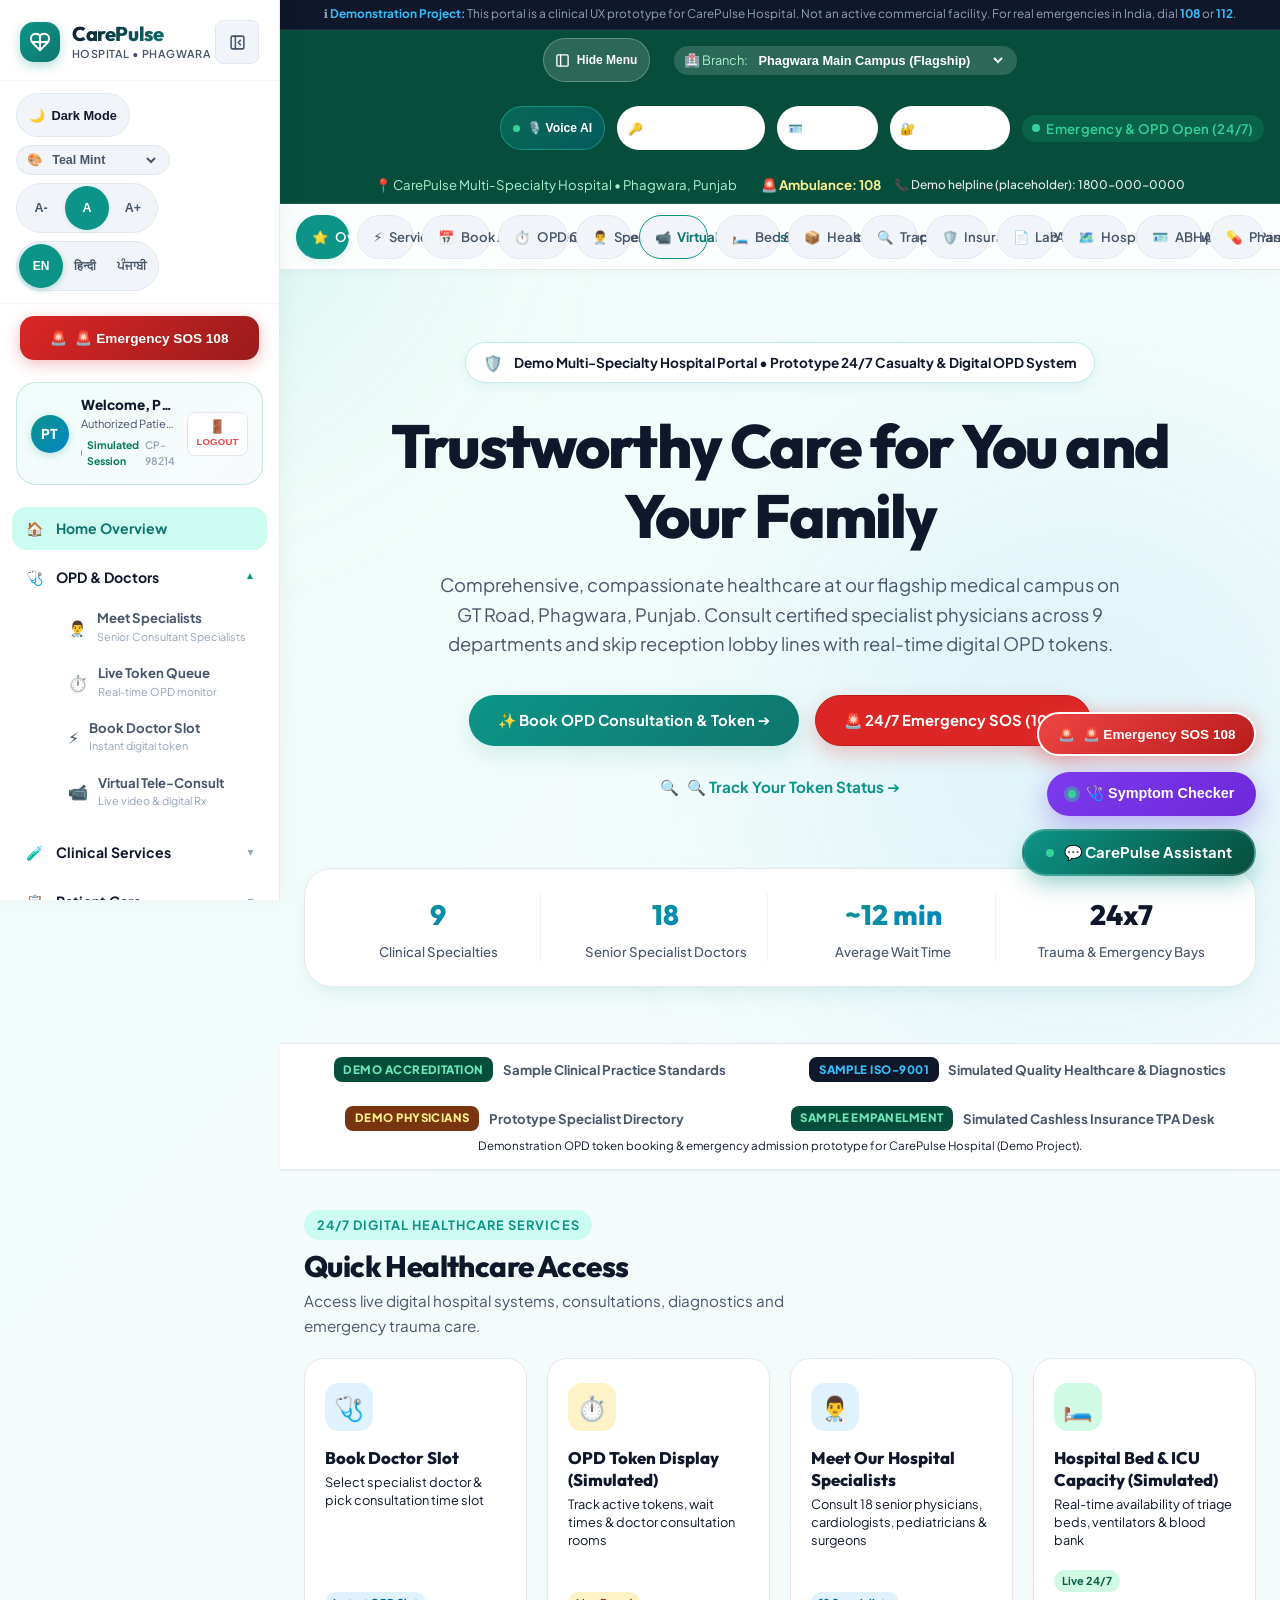
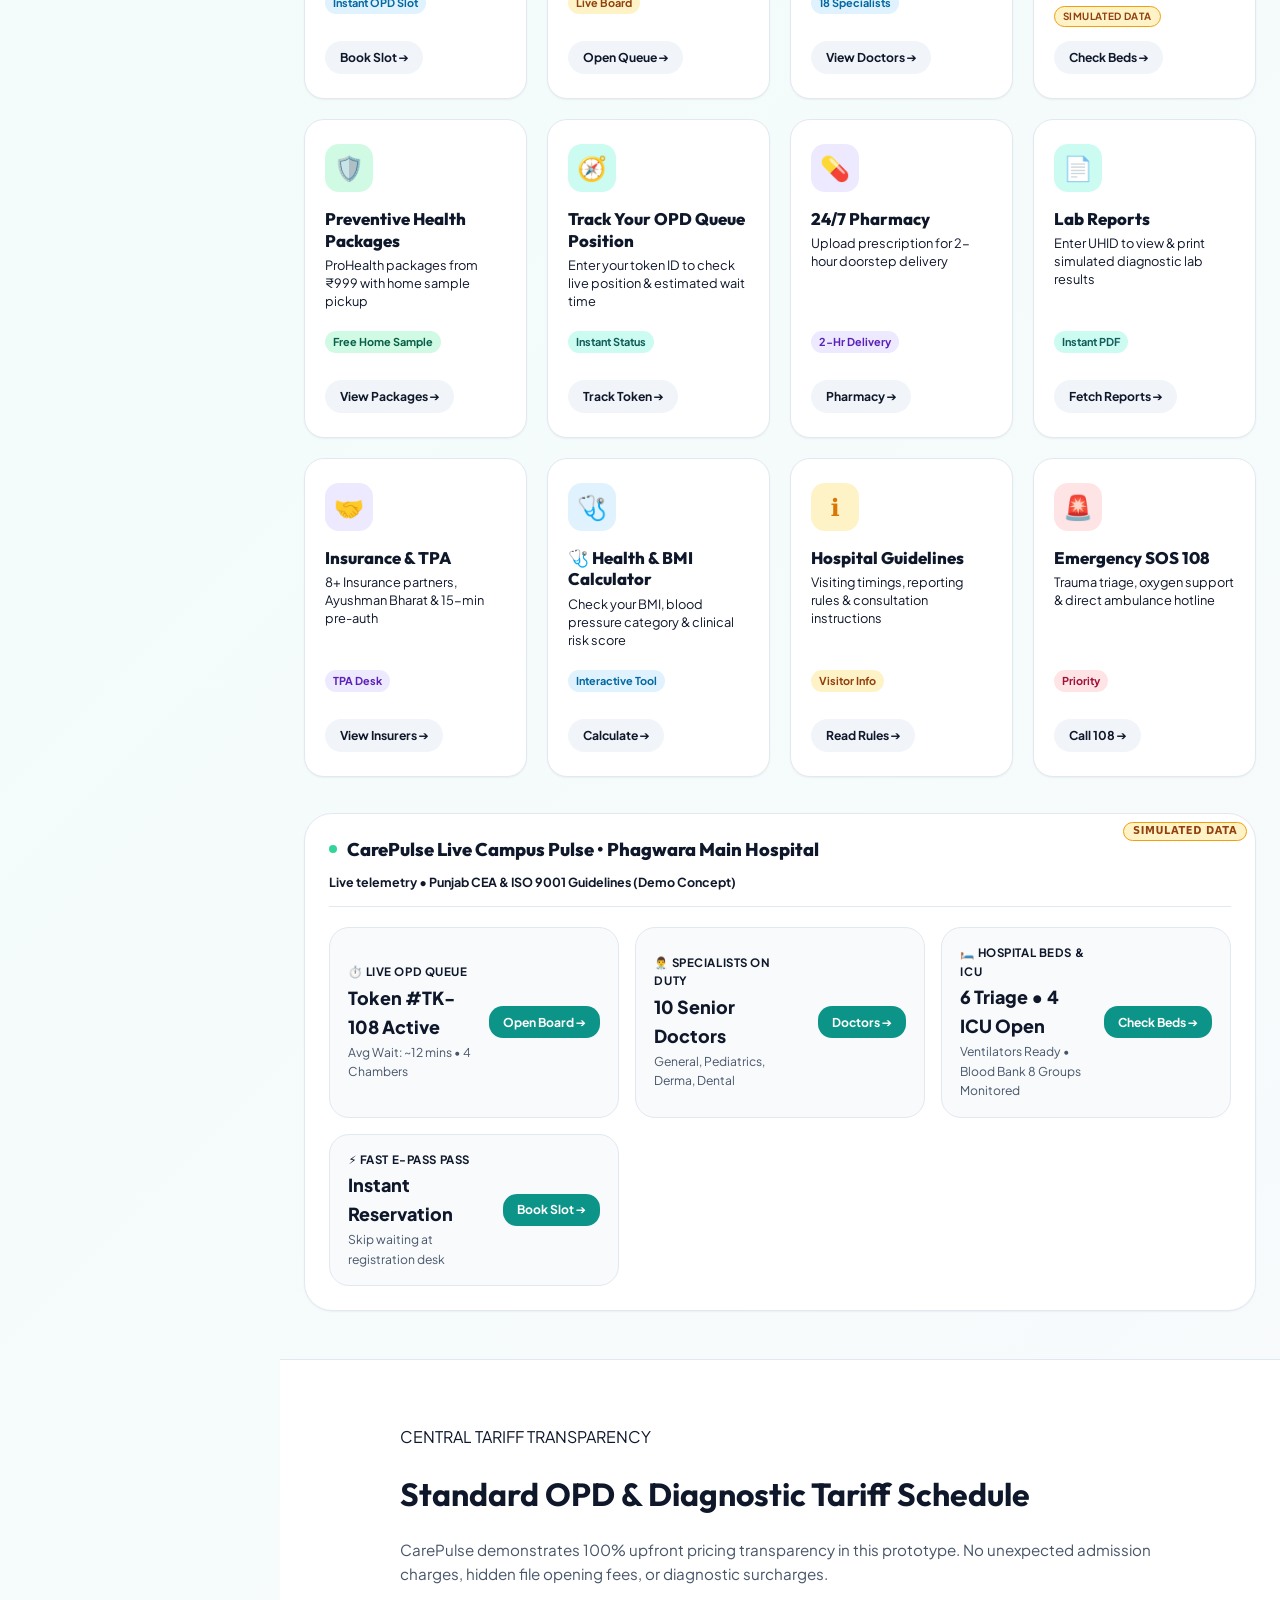
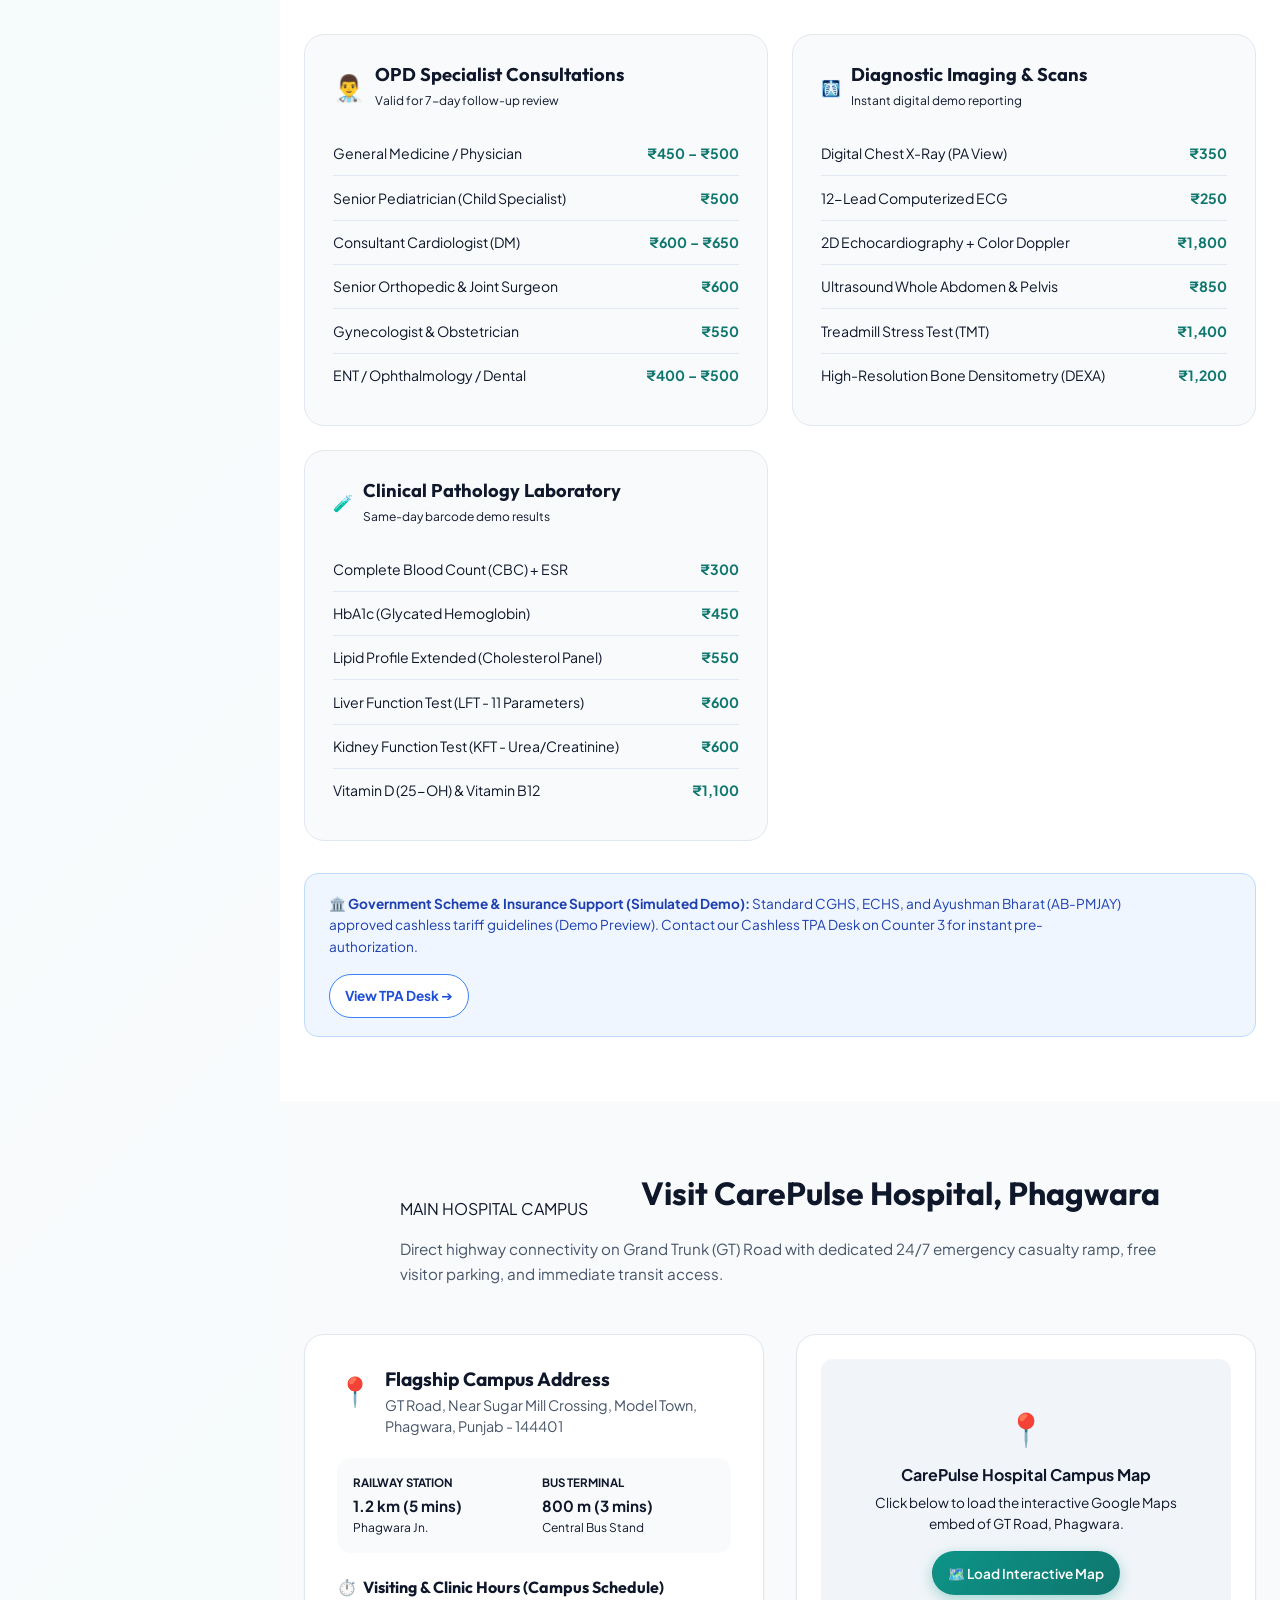
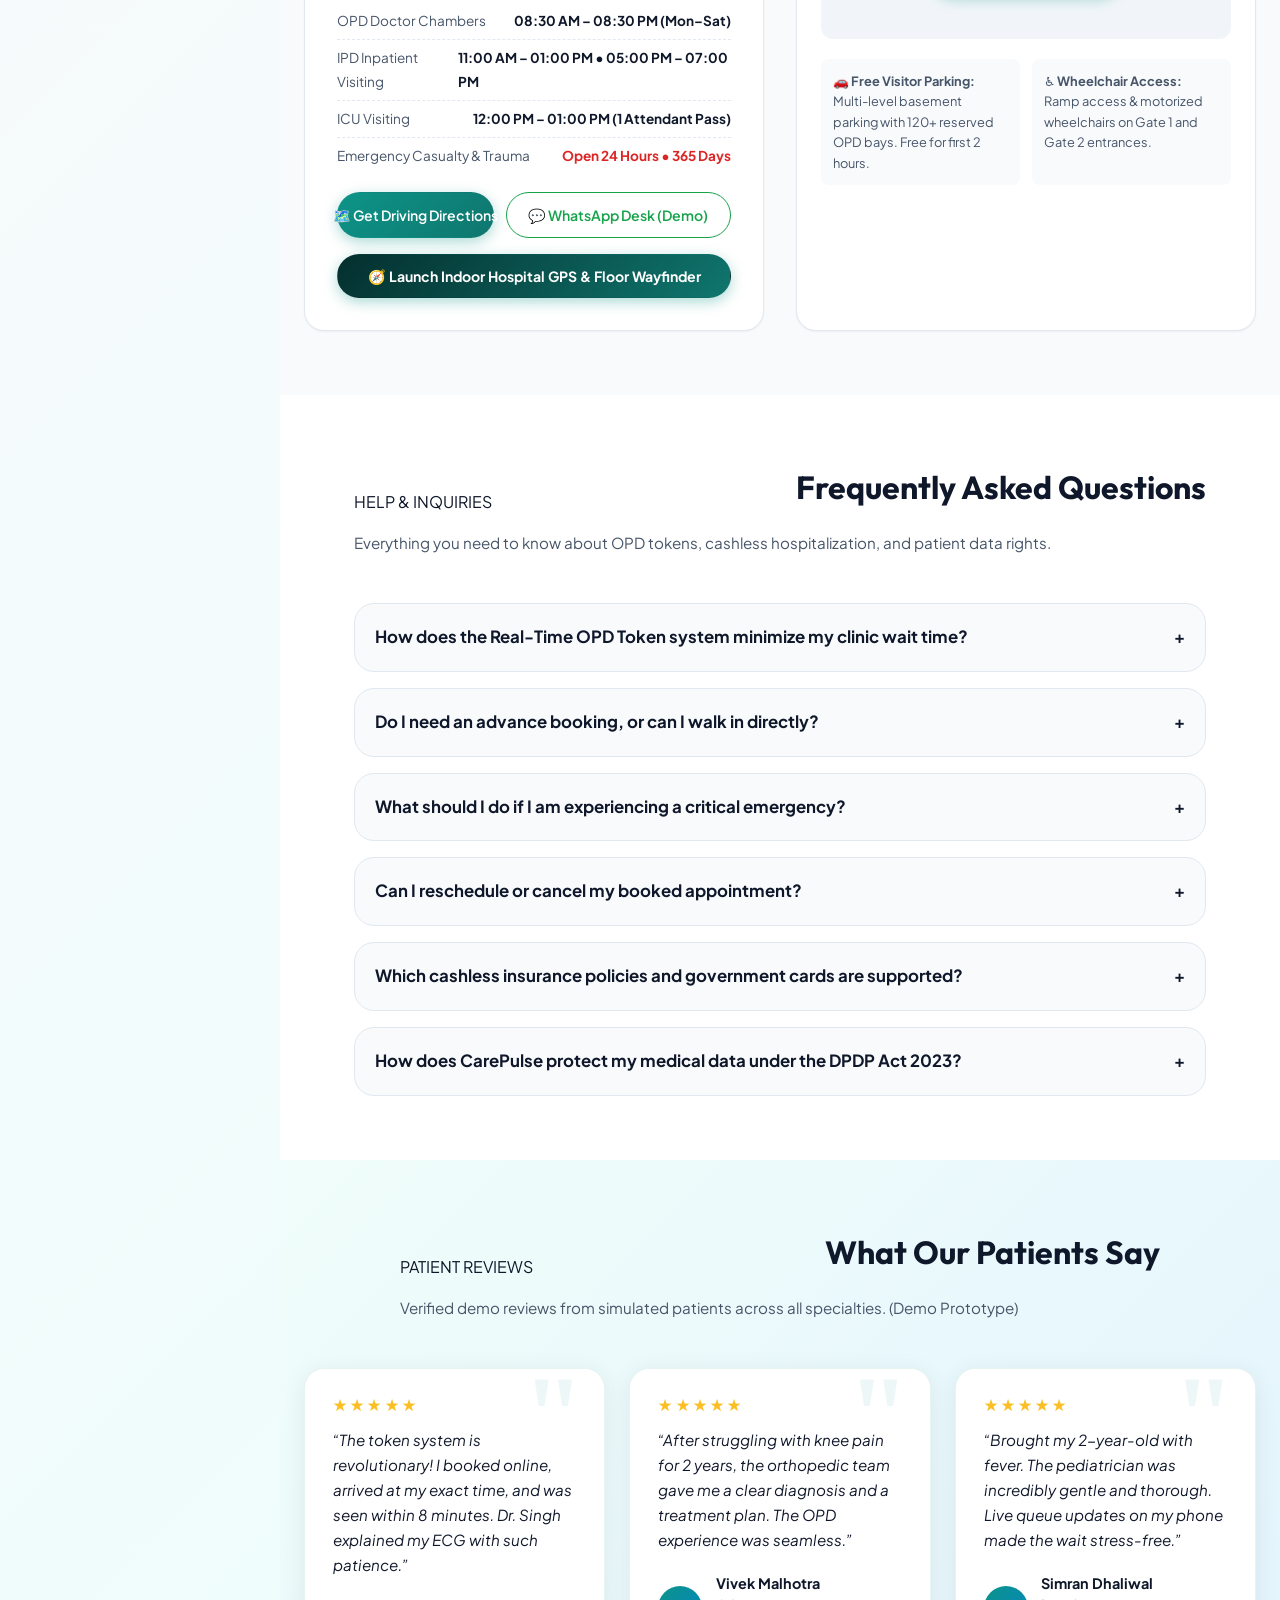
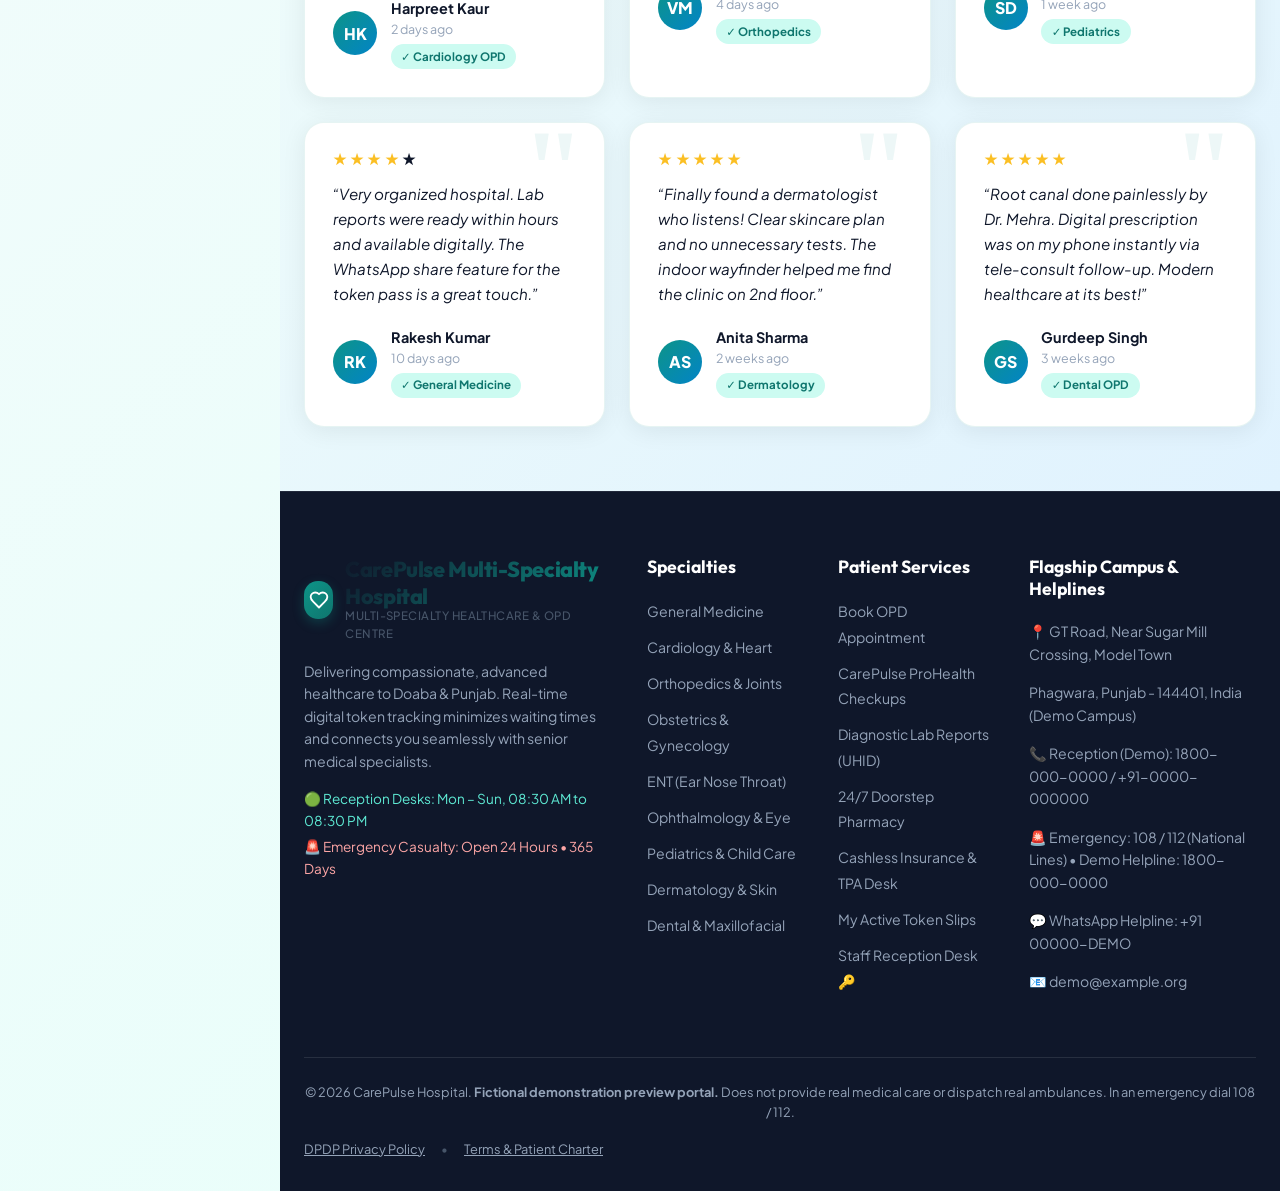
==== commit a0c63a90: "fix(tele, security): resolve camera leak, stale button states, popup printing, WhatsApp encoding, du" ====
--- a/index.html
+++ b/index.html
@@ -532,22 +532,19 @@
                 </div>
 
                 <div class="mobile-header-right">
-                    <button type="button" class="mobile-action-btn" data-action="open-spotlight-search" aria-label="Search Doctors and Services" title="Search (Ctrl+K)">
-                        <span>🔍</span>
-                    </button>
-                    <button type="button" class="mobile-action-btn" data-action="voice-ai-open" aria-label="Voice AI" title="Voice AI Assistant">
-                        <span>🎙️</span>
-                    </button>
                     <button type="button" class="mobile-action-btn" data-action="toggle-theme" aria-label="Toggle Dark/Light Mode" title="Dark Mode Toggle">
                         <span>🌙</span>
                     </button>
+                    <button type="button" class="btn btn-outline btn-sm mobile-auth-btn-pill" id="btn-mobile-auth-action" data-action="open-auth-modal" aria-label="Sign In" style="font-size:0.75rem; padding: 4px 8px; border-radius: 8px;">
+                        <span>🔐 Sign In</span>
+                    </button>
                     <button type="button" class="mobile-sos-pill-btn" data-action="trigger-emergency-sos" aria-label="Emergency SOS 108">
                         <span>🚨 108</span>
                     </button>
                 </div>
             </header>
 
-            <!-- 2. Clean Mobile Demo Banner -->
+            <!-- 2. Clean Mobile Demo Notice Strip -->
             <div class="mobile-demo-badge">
                 <span>🛡️ <strong>Demo Prototype:</strong> Simulated OPD Portal • Not a real hospital • In emergency dial 108</span>
             </div>
@@ -565,24 +562,38 @@
                         <option value="ludhiana">Ludhiana Satellite (OPD)</option>
                     </select>
                 </div>
-                <div class="mobile-auth-btn-wrap" style="margin-left:auto;">
-                    <button type="button" class="btn btn-outline btn-sm" id="btn-mobile-auth-action" data-action="open-auth-modal" style="font-size:0.75rem; padding: 4px 9px; border-radius: 8px;">
-                        <span>🔐 Sign In</span>
-                    </button>
-                </div>
             </div>
 
             <!-- 4. Mobile Spotlight Search Bar (Touch Trigger) -->
             <div class="mobile-search-trigger-box" data-action="open-spotlight-search" role="button" tabindex="0" aria-label="Search doctors, tests, beds, or services">
                 <span class="mobile-search-icon">🔍</span>
-                <span class="mobile-search-placeholder">Search doctors, tests, beds, or services...</span>
-                <span class="mobile-search-tag">Search</span>
-            </div>
-
-            <!-- 5. Mobile Quick Action Super-Grid (8 Touch Cards) -->
+                <span class="mobile-search-placeholder">Search doctors, tests, beds, symptoms...</span>
+                <button type="button" class="mobile-mic-trigger" data-action="voice-ai-open" aria-label="Voice AI Search" title="Speak to Search" style="background:none; border:none; padding:0 4px; cursor:pointer; font-size:1.05rem;">
+                    <span>🎙️</span>
+                </button>
+            </div>
+
+            <!-- 5. Clean Mobile Hero OPD Booking Card -->
+            <section class="mobile-hero-card">
+                <div class="mobile-hero-badge">⚡ 1-Click Fast OPD Token</div>
+                <h3 class="mobile-hero-title">Book Doctor Consultation</h3>
+                <p class="mobile-hero-desc">9 clinical departments • 12 senior specialist consultants • Live queue updates</p>
+                <div class="mobile-hero-actions">
+                    <button type="button" class="btn btn-primary mobile-hero-cta" data-action="open-booking-layer">
+                        <span>📅 Book OPD Appointment</span>
+                        <span class="cta-arrow">➔</span>
+                    </button>
+                    <button type="button" class="mobile-hero-queue-btn" data-action="open-live-queue-modal">
+                        <span class="pulse-dot"></span>
+                        <span>Live Queue: <strong>14 Serving</strong> (12 min wait)</span>
+                    </button>
+                </div>
+            </section>
+
+            <!-- 6. Essential Services (Clean 2x2 Grid) -->
             <section class="mobile-quick-grid-section">
                 <div class="mobile-section-header">
-                    <h3>Quick Actions</h3>
+                    <h3>Essential Services</h3>
                     <button type="button" class="mobile-view-all-link" data-action="toggle-mobile-services-sheet">All 30+ Services ➔</button>
                 </div>
                 <div class="mobile-quick-grid">
@@ -590,8 +601,8 @@
                     <button type="button" class="mobile-action-card card-primary" data-action="open-booking-layer">
                         <div class="card-icon-bubble">📅</div>
                         <div class="card-text">
-                            <strong>Book OPD Slot</strong>
-                            <span>Instant Token Time</span>
+                            <strong>Book OPD</strong>
+                            <span>Instant Token</span>
                         </div>
                         <span class="card-arrow">➔</span>
                     </button>
@@ -600,281 +611,116 @@
                     <button type="button" class="mobile-action-card card-emerald" data-action="open-live-queue-modal">
                         <div class="card-icon-bubble">⏱️</div>
                         <div class="card-text">
-                            <strong>Live OPD Queue</strong>
-                            <span>Real-time Wait Status</span>
+                            <strong>Live Queue</strong>
+                            <span>Track Wait Time</span>
                         </div>
                         <span class="card-badge">LIVE</span>
                     </button>
 
-                    <!-- 3. Doctors & OPD -->
-                    <button type="button" class="mobile-action-card" data-action="open-doctors-modal">
-                        <div class="card-icon-bubble">👨‍⚕️</div>
-                        <div class="card-text">
-                            <strong>Specialist Doctors</strong>
-                            <span>9 Clinical Depts</span>
-                        </div>
-                    </button>
-
-                    <!-- 4. Lab Reports -->
+                    <!-- 3. Lab Reports -->
                     <button type="button" class="mobile-action-card" data-action="open-lab-report-modal">
                         <div class="card-icon-bubble">📄</div>
                         <div class="card-text">
                             <strong>Lab Reports</strong>
-                            <span>View &amp; Download PDF</span>
-                        </div>
-                    </button>
-
-                    <!-- 5. Bed & ICU Matrix -->
-                    <button type="button" class="mobile-action-card" data-action="open-beds-modal">
-                        <div class="card-icon-bubble">🛏️</div>
-                        <div class="card-text">
-                            <strong>Beds &amp; ICU</strong>
-                            <span>Live Availability</span>
-                        </div>
-                    </button>
-
-                    <!-- 6. Virtual Tele-Consult -->
-                    <button type="button" class="mobile-action-card" data-action="open-teleconsult-modal">
-                        <div class="card-icon-bubble">📹</div>
-                        <div class="card-text">
-                            <strong>Tele-Consult</strong>
-                            <span>Video OPD &amp; e-Rx</span>
-                        </div>
-                    </button>
-
-                    <!-- 7. ABHA Health Pass -->
-                    <button type="button" class="mobile-action-card" data-action="open-health-card-modal">
-                        <div class="card-icon-bubble">🪪</div>
-                        <div class="card-text">
-                            <strong>ABHA Health Pass</strong>
-                            <span>Digital QR Card</span>
-                        </div>
-                    </button>
-
-                    <!-- 8. Pharmacy -->
+                            <span>Download PDF</span>
+                        </div>
+                    </button>
+
+                    <!-- 4. Pharmacy & Rx -->
                     <button type="button" class="mobile-action-card" data-action="open-pharmacy-modal">
                         <div class="card-icon-bubble">💊</div>
                         <div class="card-text">
-                            <strong>Pharmacy &amp; Rx</strong>
-                            <span>24/7 Home Delivery</span>
+                            <strong>Pharmacy</strong>
+                            <span>Order Medicine</span>
                         </div>
                     </button>
                 </div>
             </section>
 
-            <!-- 6. Live Token Tracking Mobile Strip -->
+            <!-- 7. Clinical Specialties (Horizontal Touch Carousel) -->
+            <section class="mobile-specialties-section">
+                <div class="mobile-section-header">
+                    <h3>Clinical Specialties</h3>
+                    <button type="button" class="mobile-view-all-link" data-action="open-doctors-modal">View 9 Doctors ➔</button>
+                </div>
+                <div class="mobile-specialties-chips">
+                    <button type="button" class="mobile-spec-chip" data-action="open-booking-layer">
+                        <span class="spec-icon">🩺</span>
+                        <span class="spec-name">General Medicine</span>
+                    </button>
+                    <button type="button" class="mobile-spec-chip" data-action="open-booking-layer">
+                        <span class="spec-icon">❤️</span>
+                        <span class="spec-name">Cardiology</span>
+                    </button>
+                    <button type="button" class="mobile-spec-chip" data-action="open-booking-layer">
+                        <span class="spec-icon">🦴</span>
+                        <span class="spec-name">Orthopedics</span>
+                    </button>
+                    <button type="button" class="mobile-spec-chip" data-action="open-booking-layer">
+                        <span class="spec-icon">👶</span>
+                        <span class="spec-name">Pediatrics</span>
+                    </button>
+                    <button type="button" class="mobile-spec-chip" data-action="open-booking-layer">
+                        <span class="spec-icon">🧴</span>
+                        <span class="spec-name">Dermatology</span>
+                    </button>
+                    <button type="button" class="mobile-spec-chip" data-action="open-booking-layer">
+                        <span class="spec-icon">👁️</span>
+                        <span class="spec-name">Ophthalmology</span>
+                    </button>
+                    <button type="button" class="mobile-spec-chip" data-action="open-booking-layer">
+                        <span class="spec-icon">👂</span>
+                        <span class="spec-name">ENT Care</span>
+                    </button>
+                    <button type="button" class="mobile-spec-chip" data-action="open-booking-layer">
+                        <span class="spec-icon">🦷</span>
+                        <span class="spec-name">Dentistry</span>
+                    </button>
+                </div>
+            </section>
+
+            <!-- 8. Live Token Tracking Mobile Strip -->
             <section class="mobile-track-strip">
                 <div class="mobile-track-card">
                     <div class="mobile-track-info">
                         <span class="track-icon">🎫</span>
                         <div>
-                            <h4>Track Your Token / OPD Pass</h4>
+                            <h4>Track Your OPD Token</h4>
                             <p>Check real-time counter status &amp; queue position</p>
                         </div>
                     </div>
                     <div class="mobile-track-btn-wrap">
                         <button type="button" class="btn btn-primary btn-sm" data-action="open-track-token-modal">Track Token ➔</button>
-                        <button type="button" class="btn btn-outline btn-sm" data-action="open-my-bookings-modal">My Slips</button>
+                        <button type="button" class="btn btn-outline btn-sm mobile-track-slip-btn" data-action="open-my-bookings-modal">My Slips</button>
                     </div>
                 </div>
             </section>
 
-            <!-- 7. Segmented Category Tabs Hub (OPD, Diagnostics, Emergency, Hospital) -->
-            <section class="mobile-tabs-section">
-                <div class="mobile-section-header">
-                    <h3>Explore Hospital Services</h3>
-                    <span class="mobile-tab-hint">Tap category to switch</span>
-                </div>
-
-                <!-- Category Tabs Navigation -->
-                <div class="mobile-segmented-tabs" role="tablist" aria-label="Hospital Service Categories">
-                    <button type="button" class="mobile-segment-btn active" data-action="switch-mobile-tab" data-tab="opd" role="tab" aria-selected="true">
-                        <span>🩺</span> OPD &amp; Care
-                    </button>
-                    <button type="button" class="mobile-segment-btn" data-action="switch-mobile-tab" data-tab="diagnostics" role="tab" aria-selected="false">
-                        <span>🧪</span> Diagnostics
-                    </button>
-                    <button type="button" class="mobile-segment-btn" data-action="switch-mobile-tab" data-tab="emergency" role="tab" aria-selected="false">
-                        <span>🚨</span> Emergency
-                    </button>
-                    <button type="button" class="mobile-segment-btn" data-action="switch-mobile-tab" data-tab="hospital" role="tab" aria-selected="false">
-                        <span>🛡️</span> Services
-                    </button>
-                </div>
-
-                <!-- Tab 1: OPD & Care Content -->
-                <div class="mobile-tab-content active" id="mobile-tab-opd" role="tabpanel">
-                    <div class="mobile-service-item-card">
-                        <div class="item-card-header">
-                            <div class="item-card-icon">🩺</div>
-                            <div>
-                                <h4>OPD Consultation &amp; Booking</h4>
-                                <p>9 Specialties: Cardiology, Ortho, Peds, Derma, Medicine, Eye, ENT, Dental, Gyne</p>
-                            </div>
-                        </div>
-                        <div class="item-card-actions">
-                            <button type="button" class="btn btn-primary btn-sm" data-action="open-booking-layer">Book Doctor Slot</button>
-                            <button type="button" class="btn btn-outline btn-sm" data-action="open-doctors-modal">View 9 Doctors</button>
-                        </div>
-                    </div>
-
-                    <div class="mobile-service-item-card accent-card">
-                        <div class="item-card-header">
-                            <div class="item-card-icon">🧠</div>
-                            <div>
-                                <h4>Smart Symptom Checker</h4>
-                                <p>Unsure which specialist to see? Answer 2 quick questions to find the right department.</p>
-                            </div>
-                        </div>
-                        <button type="button" class="btn btn-primary btn-sm" data-action="open-symptom-checker" style="width:100%;">Launch Symptom Checker ➔</button>
-                    </div>
-
-                    <div class="mobile-service-item-card">
-                        <div class="item-card-header">
-                            <div class="item-card-icon">⏱️</div>
-                            <div>
-                                <h4>Live OPD Queue Status</h4>
-                                <p>Live counter updates, token call bell, estimated wait minutes by department.</p>
-                            </div>
-                        </div>
-                        <button type="button" class="btn btn-outline btn-sm" data-action="open-live-queue-modal" style="width:100%;">Open Live Queue Board</button>
-                    </div>
-
-                    <div class="mobile-service-item-card">
-                        <div class="item-card-header">
-                            <div class="item-card-icon">⭐</div>
-                            <div>
-                                <h4>Patient Feedback &amp; Ratings</h4>
-                                <p>Share your OPD consultation experience or view certified doctor ratings.</p>
-                            </div>
-                        </div>
-                        <button type="button" class="btn btn-outline btn-sm" data-action="open-review-modal" style="width:100%;">Rate Your Doctor</button>
-                    </div>
-                </div>
-
-                <!-- Tab 2: Diagnostics & Tests Content -->
-                <div class="mobile-tab-content" id="mobile-tab-diagnostics" role="tabpanel" style="display:none;">
-                    <div class="mobile-service-item-card">
-                        <div class="item-card-header">
-                            <div class="item-card-icon">🧪</div>
-                            <div>
-                                <h4>Pathology &amp; Diagnostic Tests</h4>
-                                <p>Over 40+ tests: CBC, Lipid Profile, Thyroid Panel, Blood Glucose, LFT, KFT, Urine Exam.</p>
-                            </div>
-                        </div>
-                        <div class="item-card-actions">
-                            <button type="button" class="btn btn-primary btn-sm" data-action="open-lab-report-modal">View Test Directory &amp; Pricing</button>
-                        </div>
-                    </div>
-
-                    <div class="mobile-service-item-card">
-                        <div class="item-card-header">
-                            <div class="item-card-icon">📦</div>
-                            <div>
-                                <h4>Preventive Health Packages</h4>
-                                <p>Basic, Executive, Comprehensive Heart, and Senior Citizen health checkup packages.</p>
-                            </div>
-                        </div>
-                        <button type="button" class="btn btn-primary btn-sm" data-action="open-packages-modal" style="width:100%;">View Packages &amp; Book</button>
-                    </div>
-
-                    <div class="mobile-service-item-card accent-card">
-                        <div class="item-card-header">
-                            <div class="item-card-icon">📊</div>
-                            <div>
-                                <h4>Health Risk &amp; BMI Calculator</h4>
-                                <p>Calculate Body Mass Index (BMI), diabetes risk score, and cardiovascular vitals indicators.</p>
-                            </div>
-                        </div>
-                        <button type="button" class="btn btn-outline btn-sm" data-action="open-health-calculator" style="width:100%;">Calculate Risk &amp; BMI ➔</button>
-                    </div>
-                </div>
-
-                <!-- Tab 3: Emergency & Critical Care Content -->
-                <div class="mobile-tab-content" id="mobile-tab-emergency" role="tabpanel" style="display:none;">
-                    <div class="mobile-service-item-card emergency-highlight-card">
-                        <div class="item-card-header">
-                            <div class="item-card-icon" style="background:#fee2e2;color:#dc2626;">🚨</div>
-                            <div>
-                                <h4 style="color:#b91c1c;">1-Click Emergency SOS Dispatch</h4>
-                                <p>Instant GPS location capture, WhatsApp dispatch simulator, direct connection to 108/112.</p>
-                            </div>
-                        </div>
-                        <div class="item-card-actions">
-                            <button type="button" class="btn btn-primary btn-sm" style="background:#dc2626;" data-action="trigger-emergency-sos">Emergency SOS 108</button>
-                            <a href="tel:108" class="btn btn-outline btn-sm" style="border-color:#dc2626;color:#dc2626;">Call 108 Directly</a>
-                        </div>
-                    </div>
-
-                    <div class="mobile-service-item-card">
-                        <div class="item-card-header">
-                            <div class="item-card-icon">🛏️</div>
-                            <div>
-                                <h4>Bed &amp; ICU Availability Matrix</h4>
-                                <p>Real-time capacity tracking for Trauma Triage, ICU, Ventilator Bays, and Oxygen Beds.</p>
-                            </div>
-                        </div>
-                        <button type="button" class="btn btn-primary btn-sm" data-action="open-beds-modal" style="width:100%;">View Live Bed Status</button>
-                    </div>
-
-                    <div class="mobile-service-item-card">
-                        <div class="item-card-header">
-                            <div class="item-card-icon">🗺️</div>
-                            <div>
-                                <h4>Hospital GPS &amp; Indoor Wayfinder</h4>
-                                <p>Interactive department directions: OPD wing, Emergency gate, Lab counter, Pharmacy, ICU.</p>
-                            </div>
-                        </div>
-                        <button type="button" class="btn btn-outline btn-sm" data-action="open-wayfinder-modal" style="width:100%;">Open Indoor Campus Map</button>
-                    </div>
-                </div>
-
-                <!-- Tab 4: Patient Services & Hospital Info Content -->
-                <div class="mobile-tab-content" id="mobile-tab-hospital" role="tabpanel" style="display:none;">
-                    <div class="mobile-service-item-card">
-                        <div class="item-card-header">
-                            <div class="item-card-icon">🪪</div>
-                            <div>
-                                <h4>ABHA Digital Health Pass</h4>
-                                <p>Ayushman Bharat Digital Mission (ABDM) compatible 14-digit Health ID card with vector QR.</p>
-                            </div>
-                        </div>
-                        <button type="button" class="btn btn-primary btn-sm" data-action="open-health-card-modal" style="width:100%;">Generate ABHA Pass</button>
-                    </div>
-
-                    <div class="mobile-service-item-card">
-                        <div class="item-card-header">
-                            <div class="item-card-icon">🛡️</div>
-                            <div>
-                                <h4>Insurance &amp; Ayushman Empanelment</h4>
-                                <p>Cashless Mediclaim desk, empanelled TPAs (Star, Care, HDFC, ICICI), pre-auth requirements.</p>
-                            </div>
-                        </div>
-                        <button type="button" class="btn btn-outline btn-sm" data-action="open-insurance-modal" style="width:100%;">View Insurance &amp; TPA Desk</button>
-                    </div>
-
-                    <div class="mobile-service-item-card">
-                        <div class="item-card-header">
-                            <div class="item-card-icon">📋</div>
-                            <div>
-                                <h4>Hospital Rate Card &amp; Charges</h4>
-                                <p>Transparent schedule of charges for consultation, investigations, diagnostics &amp; day-care.</p>
-                            </div>
-                        </div>
-                        <button type="button" class="btn btn-outline btn-sm" data-action="open-guidelines-modal" style="width:100%;">View Official Rate Card</button>
-                    </div>
-
-                    <div class="mobile-service-item-card">
-                        <div class="item-card-header">
-                            <div class="item-card-icon">🔑</div>
-                            <div>
-                                <h4>Staff Reception Console</h4>
-                                <p>Hospital staff portal: direct token generation, queue management, walk-in patient registration.</p>
-                            </div>
-                        </div>
-                        <button type="button" class="btn btn-outline btn-sm" data-action="open-reception-desk" style="width:100%;">Open Reception Desk (PIN: 2026)</button>
-                    </div>
-                </div>
+            <!-- 9. 24/7 Emergency Trauma & Ambulance Card -->
+            <section class="mobile-emergency-banner">
+                <div class="mobile-emergency-inner">
+                    <div class="emergency-icon-wrap">🚨</div>
+                    <div class="emergency-text-wrap">
+                        <h4>24/7 Emergency Trauma &amp; Ambulance</h4>
+                        <p>Immediate ambulance dispatch &amp; trauma response team</p>
+                    </div>
+                    <div class="emergency-cta-wrap">
+                        <button type="button" class="btn btn-danger btn-sm mobile-sos-btn" data-action="trigger-emergency-sos">Emergency SOS</button>
+                        <a href="tel:108" class="btn btn-outline btn-sm mobile-call-btn">Call 108</a>
+                    </div>
+                </div>
+            </section>
+
+            <!-- 10. Complete Services Drawer Trigger -->
+            <section class="mobile-all-services-cta-section">
+                <button type="button" class="mobile-all-services-card" data-action="toggle-mobile-services-sheet">
+                    <div class="all-services-icon">🏥</div>
+                    <div class="all-services-text">
+                        <h4>All Hospital Facilities &amp; Tools</h4>
+                        <p>Tele-consult, ICU beds, ABHA pass, symptom checker &amp; rate card</p>
+                    </div>
+                    <span class="all-services-arrow">View All (30+) ➔</span>
+                </button>
             </section>
 
             <!-- 8. Mobile App Footer & Compliance -->
@@ -3601,7 +3447,7 @@
                     <li><strong>Google Maps Embed (<code>maps.google.com / google.com</code>)</strong>: The campus map iframe loads on-demand only after you explicitly click "Load Interactive Map". Zero network requests are made to Google Maps during initial page load.</li>
                     <li><strong>In-Memory Client-Side QR Engine</strong>: Digital OPD tokens and health passes generate vector SVG QR codes directly in browser memory without any external network fallback service. Zero patient names, phone numbers, or token details are transmitted over the network.</li>
                     <li><strong>EmailJS &amp; Firebase Compat (Developer Mode Only)</strong>: Optional cloud notification and authentication scripts are strictly gated and load dynamically only when testing in developer preview mode with <code>?dev=1</code> in the URL. For standard visitors, neither script is loaded or executed.</li>
-                    <li><strong>Camera and Microphone (Virtual Tele-Consultation Preview)</strong>: When you launch the virtual tele-consultation module, the page requests camera and microphone access via <code>navigator.mediaDevices.getUserMedia</code> to render an in-browser local video preview. Video and audio streams are processed entirely on your device and are never recorded, transmitted, or uploaded to any server. All media tracks are immediately stopped when the consultation session is closed, dismissed, or when navigating away.</li>
+                    <li><strong>Camera (Virtual Tele-Consultation Preview - Camera Only, No Microphone Required)</strong>: When you launch the virtual tele-consultation module, the page requests camera-only access (<code>{ video: true }</code>) via <code>navigator.mediaDevices.getUserMedia</code> to render an in-browser local video preview. No microphone permission is requested. The video stream is processed entirely in browser memory on your device and is never recorded, transmitted, or uploaded to any server. All camera media tracks are immediately stopped when the consultation session is closed, dismissed, tab is hidden, or when navigating away.</li>
                     <li><strong>Microphone and speech recognition (Voice AI)</strong>: Voice commands use your browser's built-in Web Speech API and start only after you tap the microphone and grant permission. In browsers where recognition is performed by cloud services (such as Google Chrome), audio is processed according to the browser vendor's privacy policy. CarePulse itself does not record, intercept, or store audio. You can also use typed search without granting microphone permission.</li>
                     <li><strong>Location (Emergency &amp; Ambulance Hub)</strong>: When you open the Emergency Hub, the page asks your browser for your geolocation to display coordinates you can copy or share. Coordinates are held in browser memory only and never stored or uploaded. If you tap "Share Location on WhatsApp", the coordinates are sent to WhatsApp at your explicit request.</li>
                 </ul>
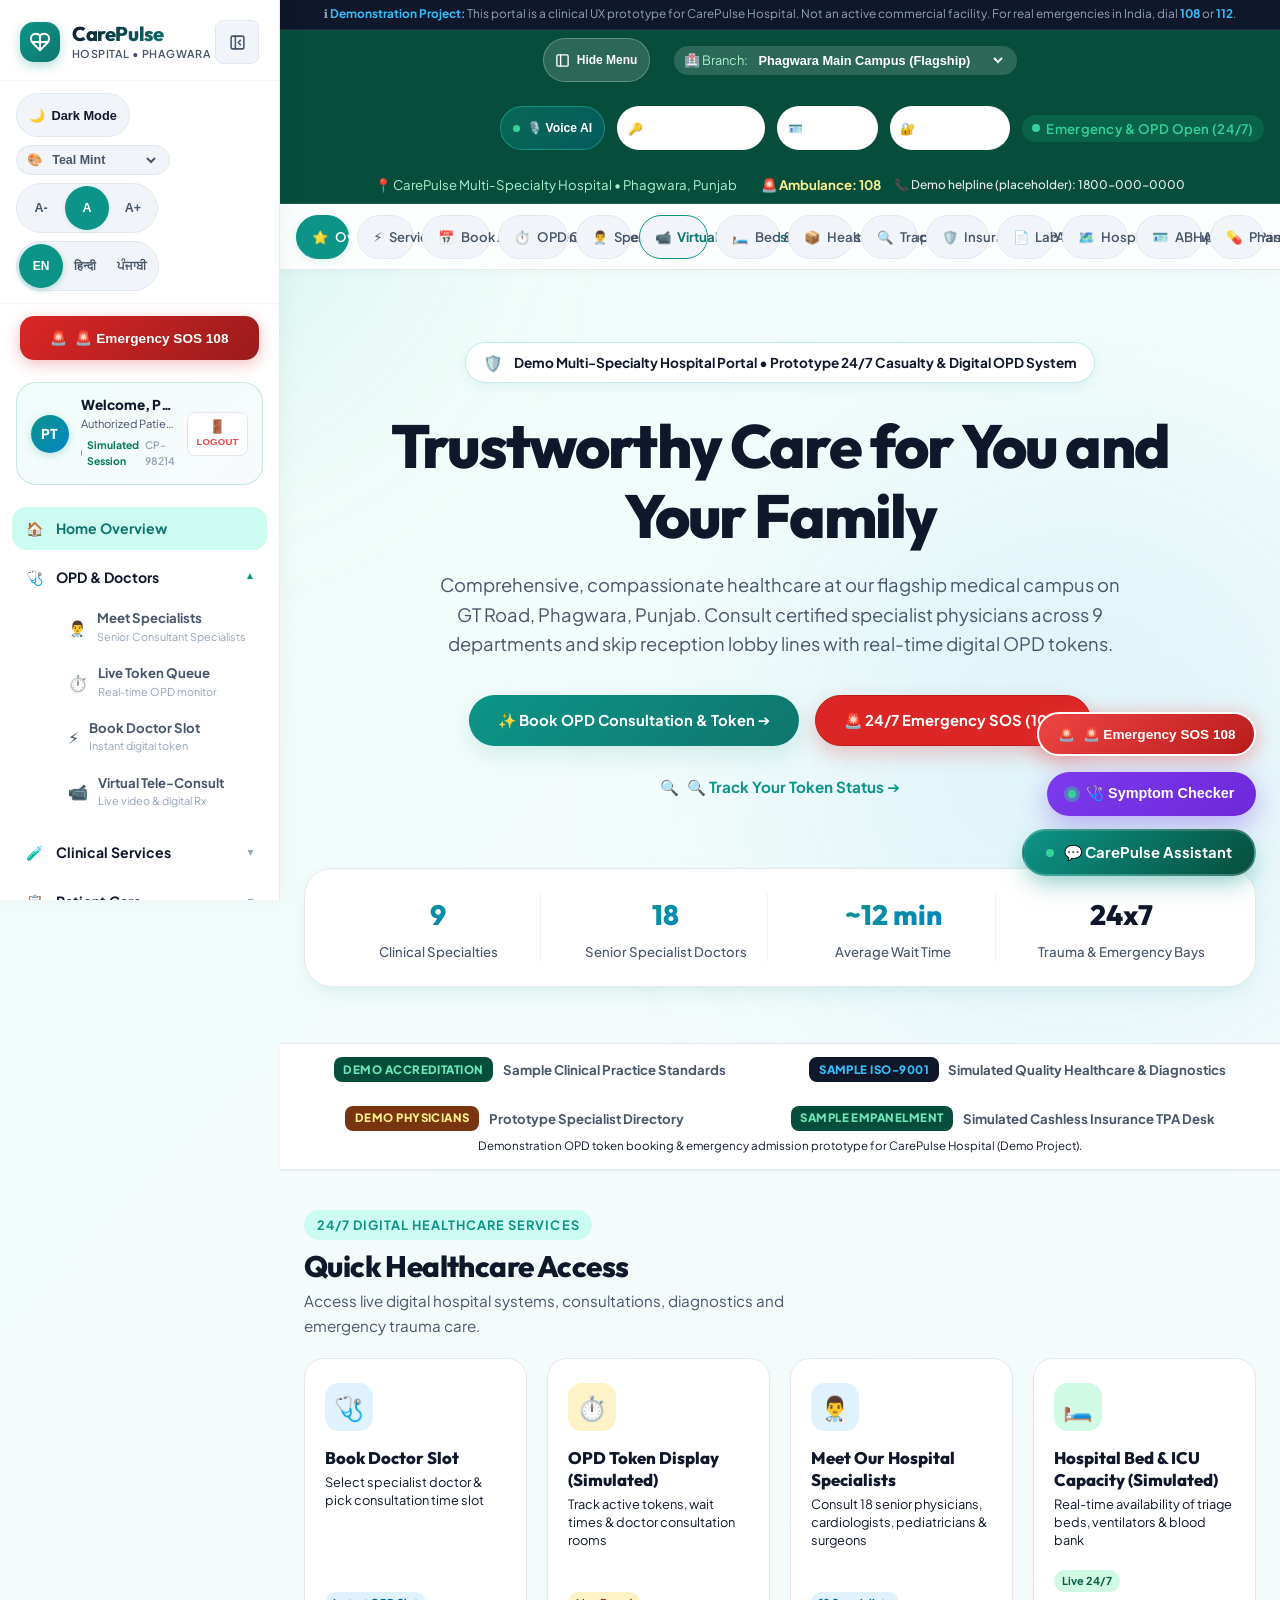
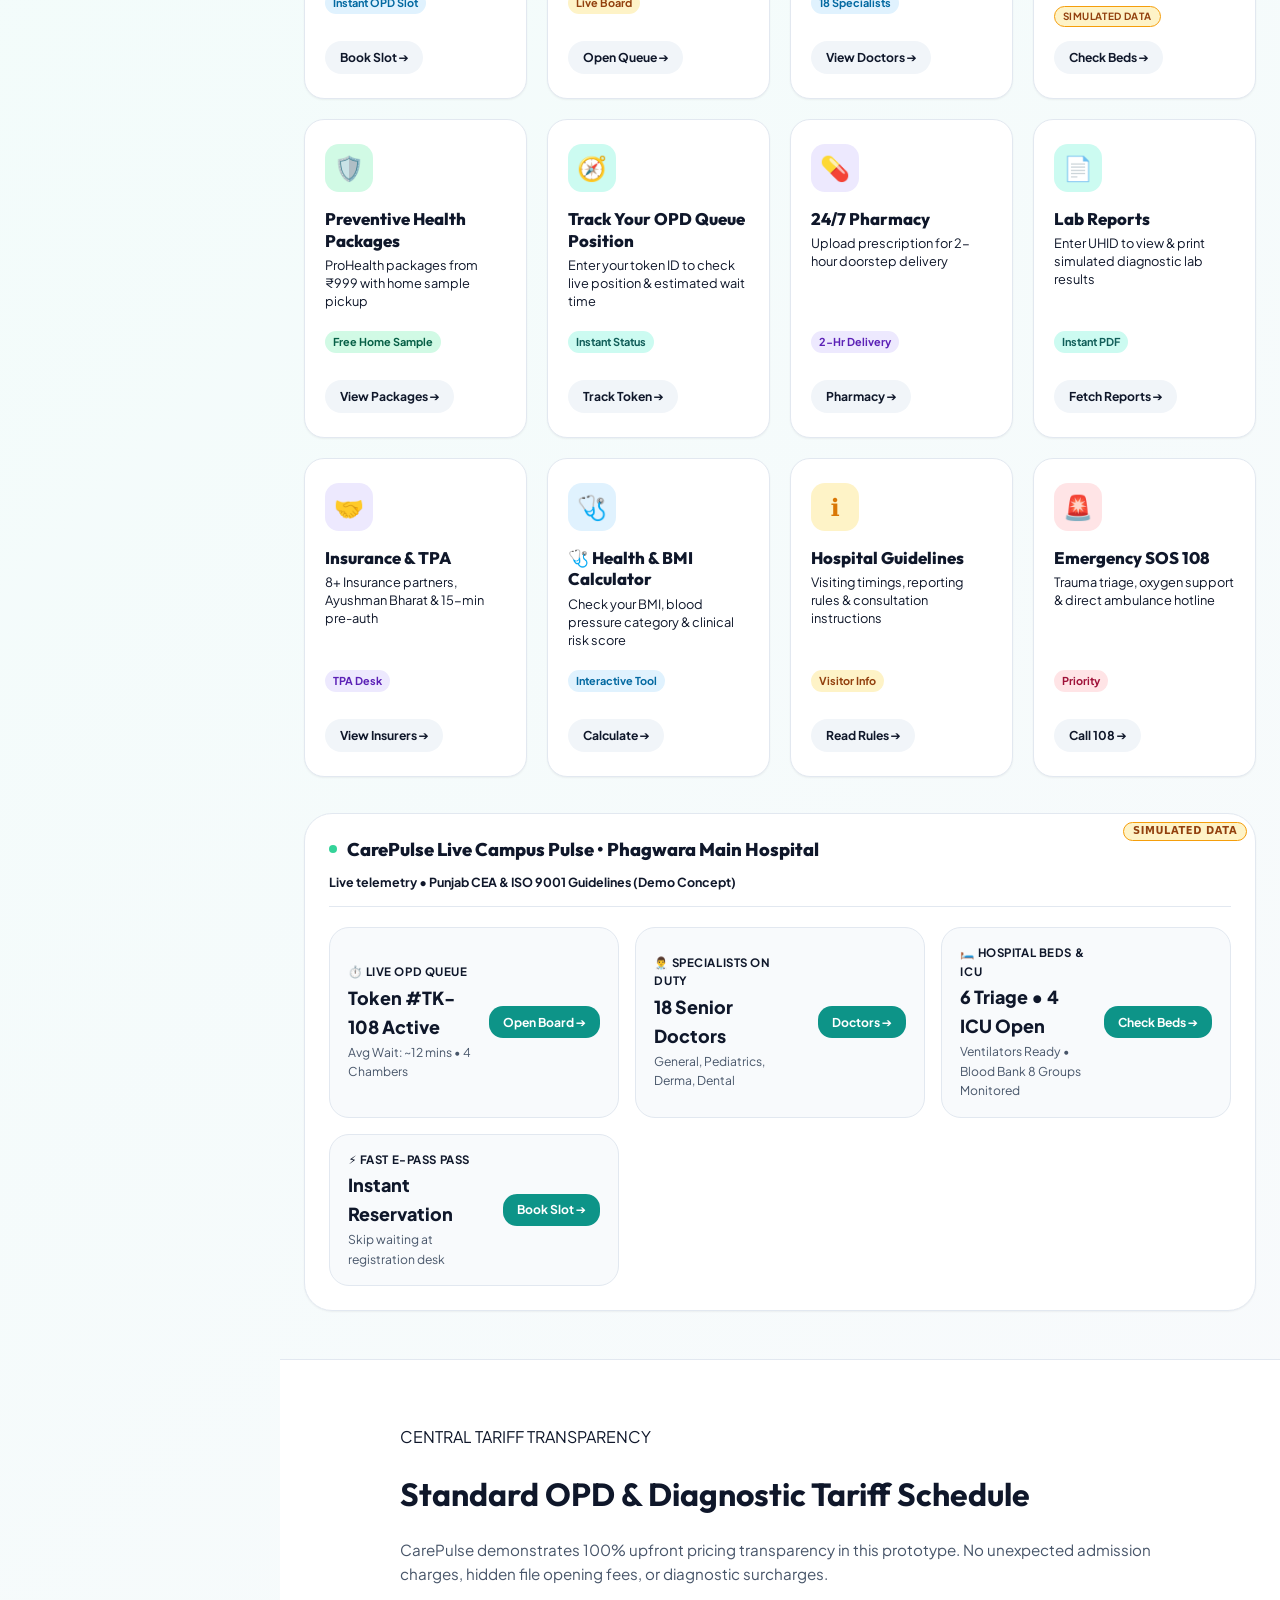
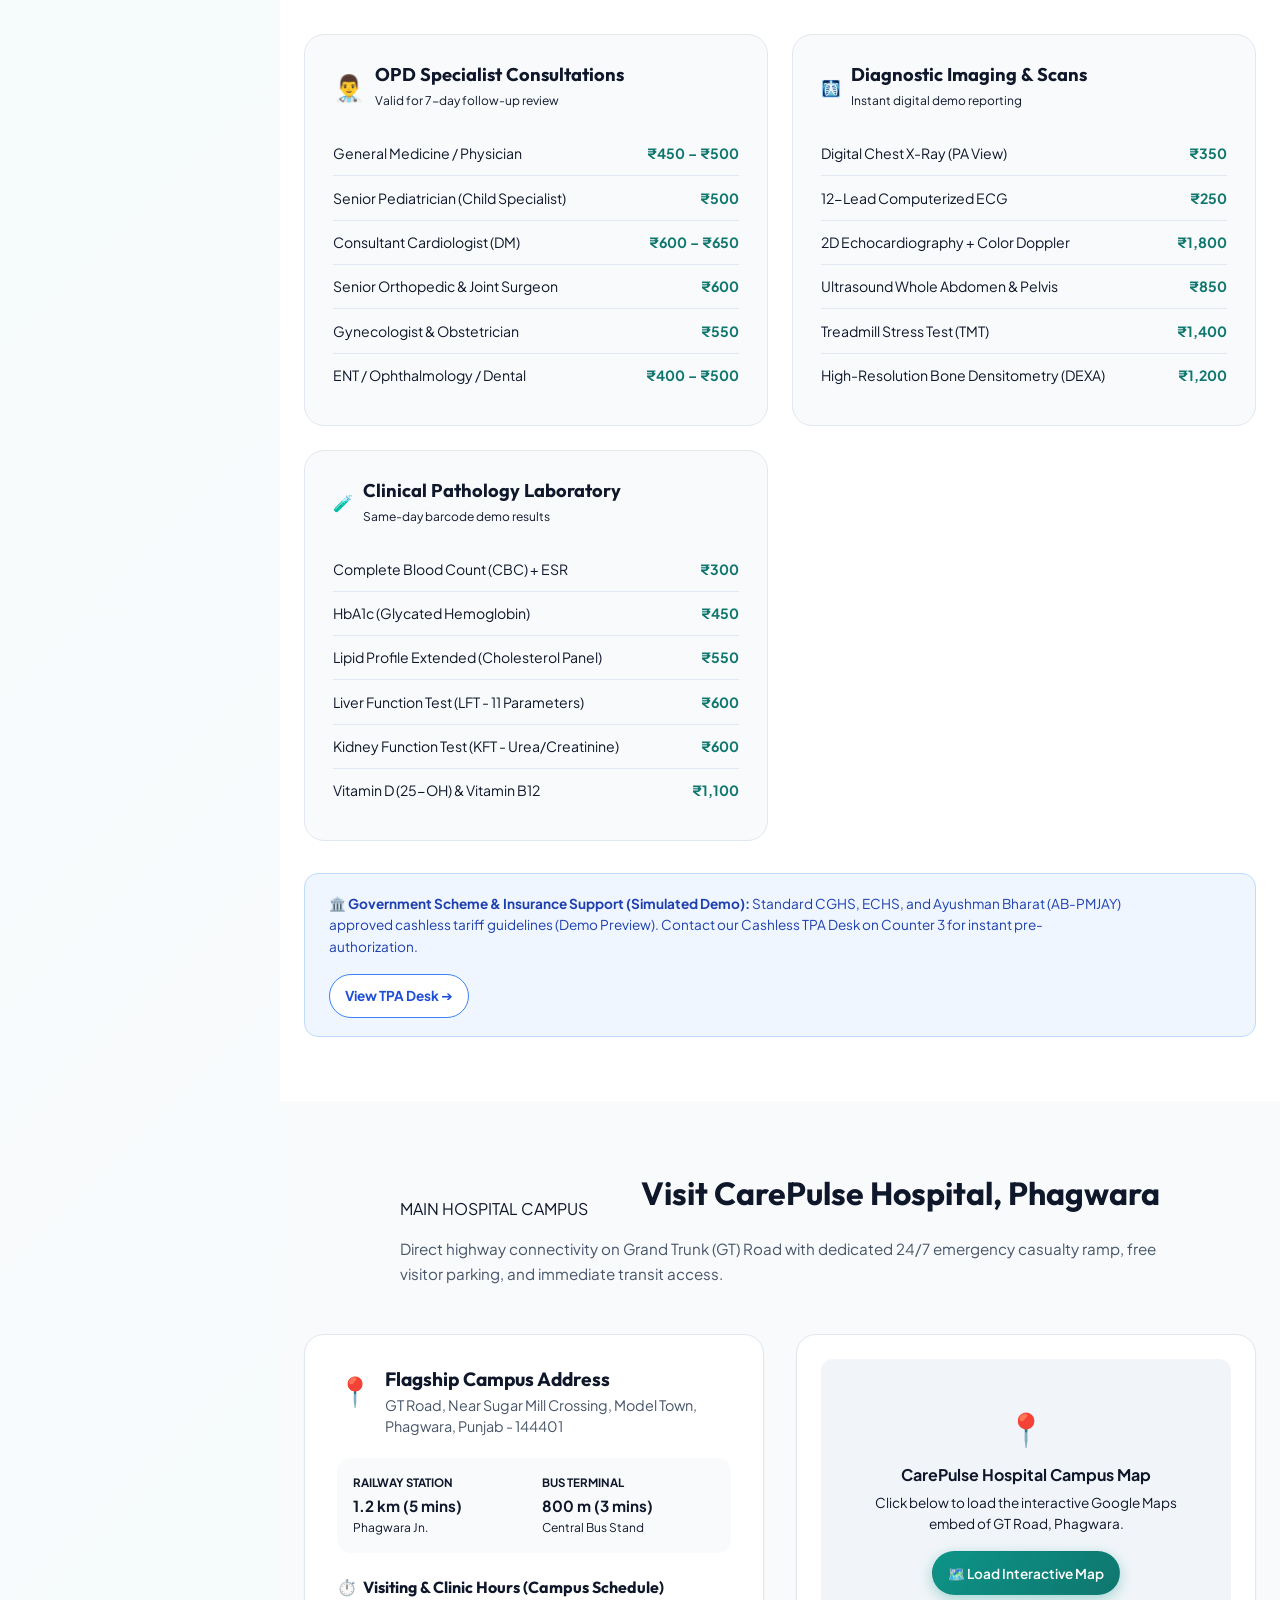
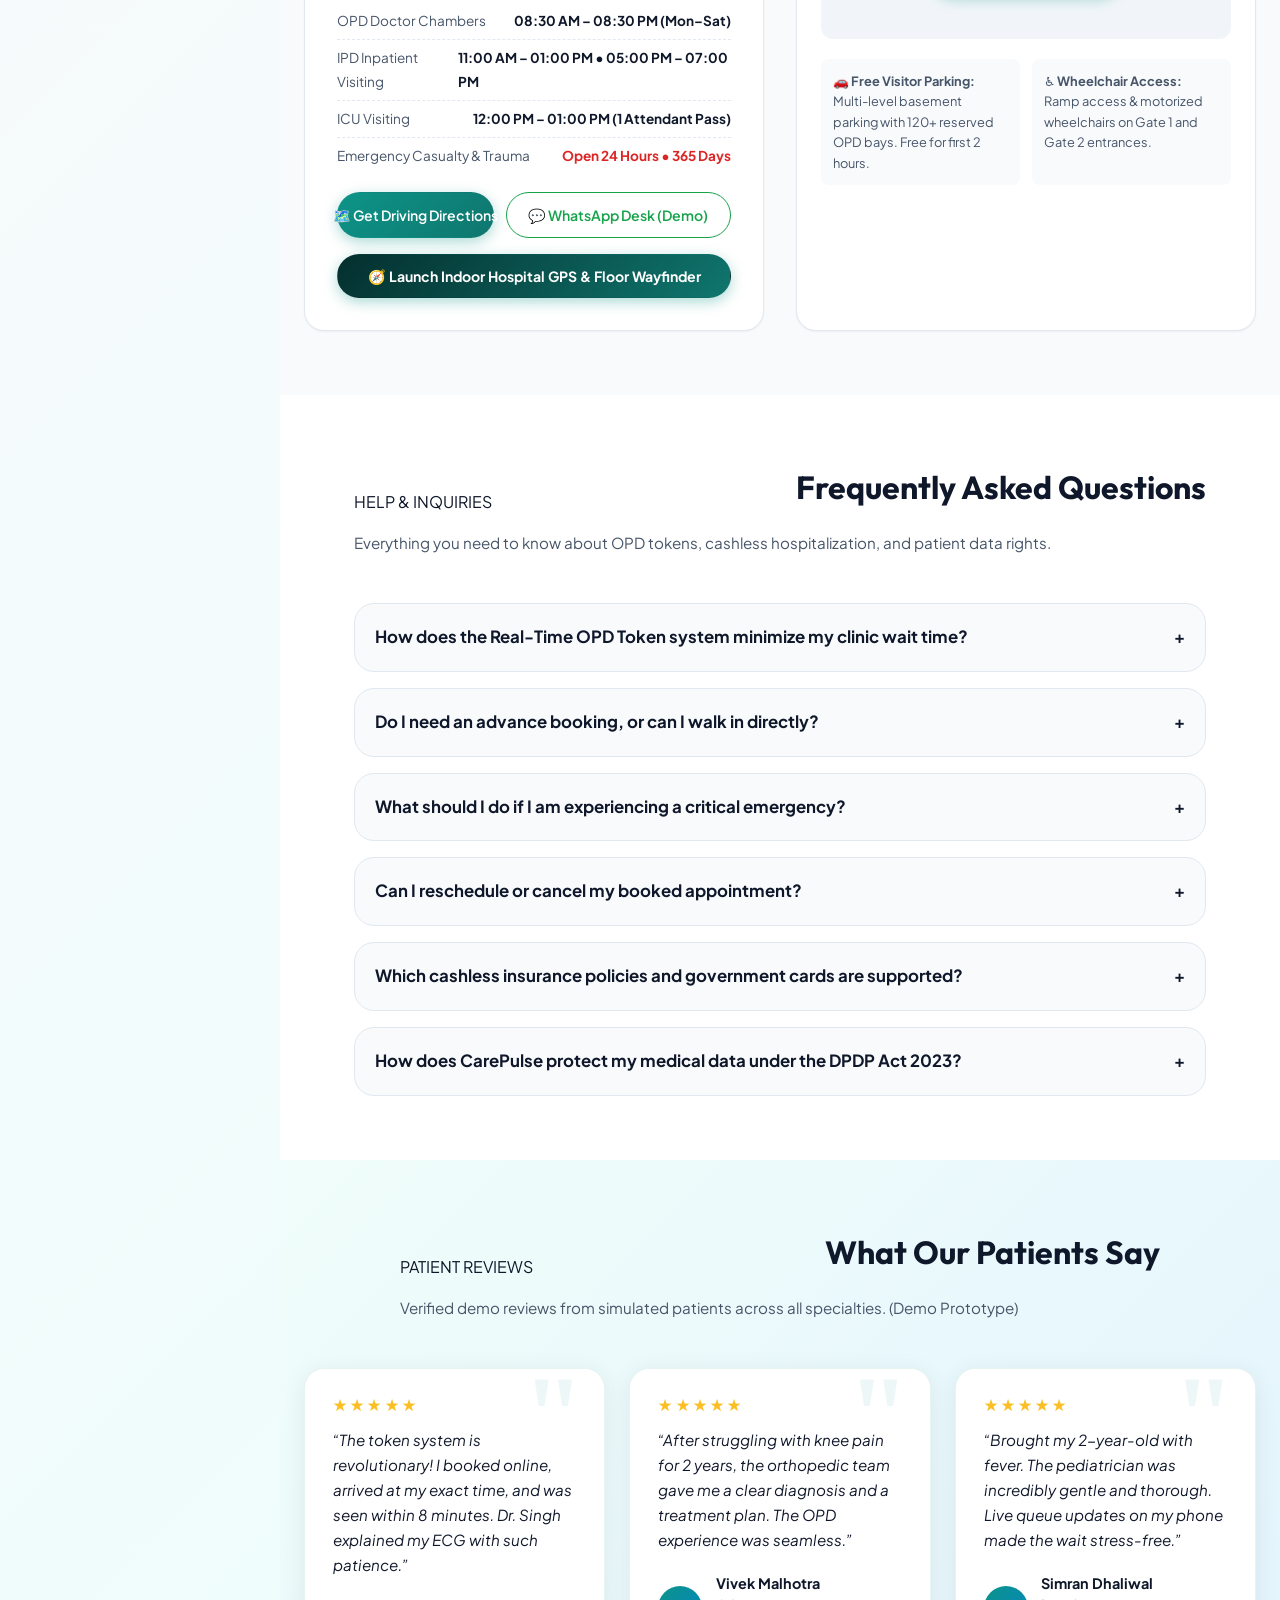
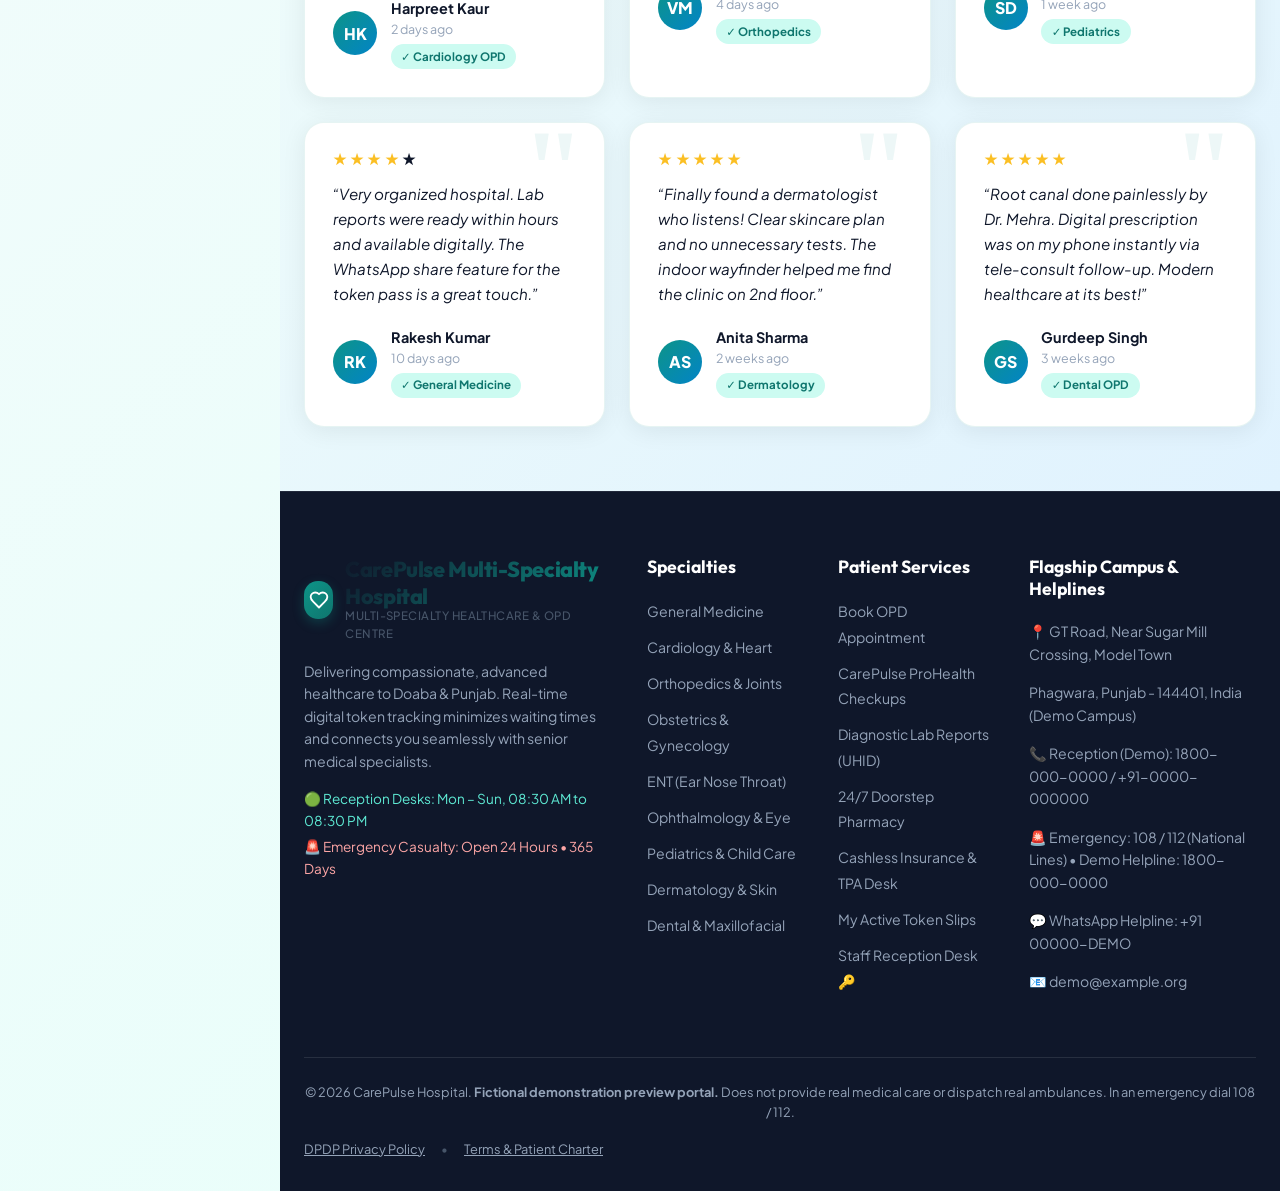
==== commit 9a444958: "fix: data consistency, a11y modal, validation, SW update, overclaim wording, test suite sync" ====
--- a/index.html
+++ b/index.html
@@ -577,7 +577,7 @@
             <section class="mobile-hero-card">
                 <div class="mobile-hero-badge">⚡ 1-Click Fast OPD Token</div>
                 <h3 class="mobile-hero-title">Book Doctor Consultation</h3>
-                <p class="mobile-hero-desc">9 clinical departments • 12 senior specialist consultants • Live queue updates</p>
+                <p class="mobile-hero-desc"><span data-stat="depts">9</span> clinical departments • <span data-stat="doctors">18</span> senior specialist consultants • Live queue updates</p>
                 <div class="mobile-hero-actions">
                     <button type="button" class="btn btn-primary mobile-hero-cta" data-action="open-booking-layer">
                         <span>📅 Book OPD Appointment</span>
@@ -939,7 +939,7 @@
                             <span class="sheet-item-icon">🔑</span>
                             <div class="sheet-item-text">
                                 <strong>Staff Reception Console</strong>
-                                <span>Reception token generation desk (PIN: 2026)</span>
+                                <span>Reception token generation desk (demo PIN shown on console screen)</span>
                             </div>
                             <span class="sheet-item-arrow">➔</span>
                         </div>
@@ -1177,11 +1177,11 @@
                 <!-- Quick Stats Grid -->
                 <div class="hero-stats-bar">
                     <div class="hero-stat-item">
-                        <span class="stat-number" data-count="9">9</span>
+                        <span class="stat-number" data-stat="depts" data-count="9">9</span>
                         <span class="stat-label" data-i18n="hero_stat_specialties">Clinical Specialties</span>
                     </div>
                     <div class="hero-stat-item">
-                        <span class="stat-number" data-count="18">18</span>
+                        <span class="stat-number" data-stat="doctors" data-count="18">18</span>
                         <span class="stat-label" data-i18n="hero_stat_doctors">Senior Specialist Doctors</span>
                     </div>
                     <div class="hero-stat-item">
@@ -1371,7 +1371,7 @@
                         <div class="campus-pulse-item" data-action="open-doctors-modal">
                             <div class="campus-pulse-item-info">
                                 <span class="campus-pulse-label">👨‍⚕️ Specialists on Duty</span>
-                                <span class="campus-pulse-value">10 Senior Doctors</span>
+                                <span class="campus-pulse-value"><span data-stat="doctors">18</span> Senior Doctors</span>
                                 <span class="campus-pulse-sub">General, Pediatrics, Derma, Dental</span>
                             </div>
                             <span class="campus-pulse-action-btn">Doctors ➔</span>
@@ -2560,7 +2560,7 @@
                         </tr>
                         <tr>
                             <td class="label">Age / Gender / Place</td>
-                            <td class="val" id="slip-patient-meta">32 Yrs / Male • Model Town, Phagwara</td>
+                            <td class="val" id="slip-patient-meta">42 Yrs / Male • Model Town, Phagwara</td>
                         </tr>
                         <tr>
                             <td class="label">Contact Mobile</td>
@@ -3265,9 +3265,8 @@
             <div class="u-flex-box-236">
                 <span class="u-icon-decorative" aria-hidden="true">🛡️</span>
                 <div>
-                    <h3 id="pkg-modal-title"class="u-box-margin-237">CarePulse
-                        ProHealth Package</h3>
-                    <span id="pkg-modal-price"class="u-box-font-weight-238">₹1,499</span>
+                    <h3 id="pkg-modal-title"class="u-box-margin-237">Executive Full Body Check</h3>
+                    <span id="pkg-modal-price"class="u-box-font-weight-238">₹2,499</span>
                 </div>
             </div>
             <p id="pkg-modal-desc"class="u-box-font-size-239">
@@ -3351,6 +3350,7 @@
                     <div class="service-layer-title-wrap">
                         <span class="layer-badge u-badge-fef3c7-b45309">STAFF CONSOLE &bull;
                             COUNTERS 1 &amp; 2</span>
+                        <span class="simulated-data-chip" style="margin-left: 0.5rem; font-size: 0.72rem; padding: 2px 6px;">Demo gate only: not real authentication</span>
                         <h2 id="modal-title-reception">OPD Reception &amp; Token Dispatch Console</h2>
                         <p>Advance serving tokens, change doctor OPD status, and issue priority walk-in passes with
                             realtime cross-tab synchronization.</p>
@@ -3407,7 +3407,7 @@
     </div>
 
     <!-- ==========================================================================
-             DPDP Act 2023 Compliance & Patient Health Privacy Modal
+             DPDP Act 2023 Principles Alignment & Patient Health Privacy Modal
              ========================================================================== -->
     <div class="modal-backdrop" id="privacy-modal" role="dialog" aria-modal="true" aria-labelledby="modal-title-privacy">
         <div class="modal-container u-modal-w-680px">
@@ -3846,7 +3846,7 @@
                 <div class="rx-patient-bar">
                     <div><strong>Patient:</strong> <span id="rx-tele-patient-name">Self (Demo Patient)</span></div>
                     <div><strong>Token:</strong> <span id="rx-token-num">#TK-TELE-01</span></div>
-                    <div><strong>Date:</strong> <span id="rx-date-stamp">20 Sep 2026</span></div>
+                    <div><strong>Date:</strong> <span id="rx-date-stamp">Today</span></div>
                     <div><strong>Type:</strong> <span class="u-box-color-285">Tele-Consultation</span></div>
                 </div>
 
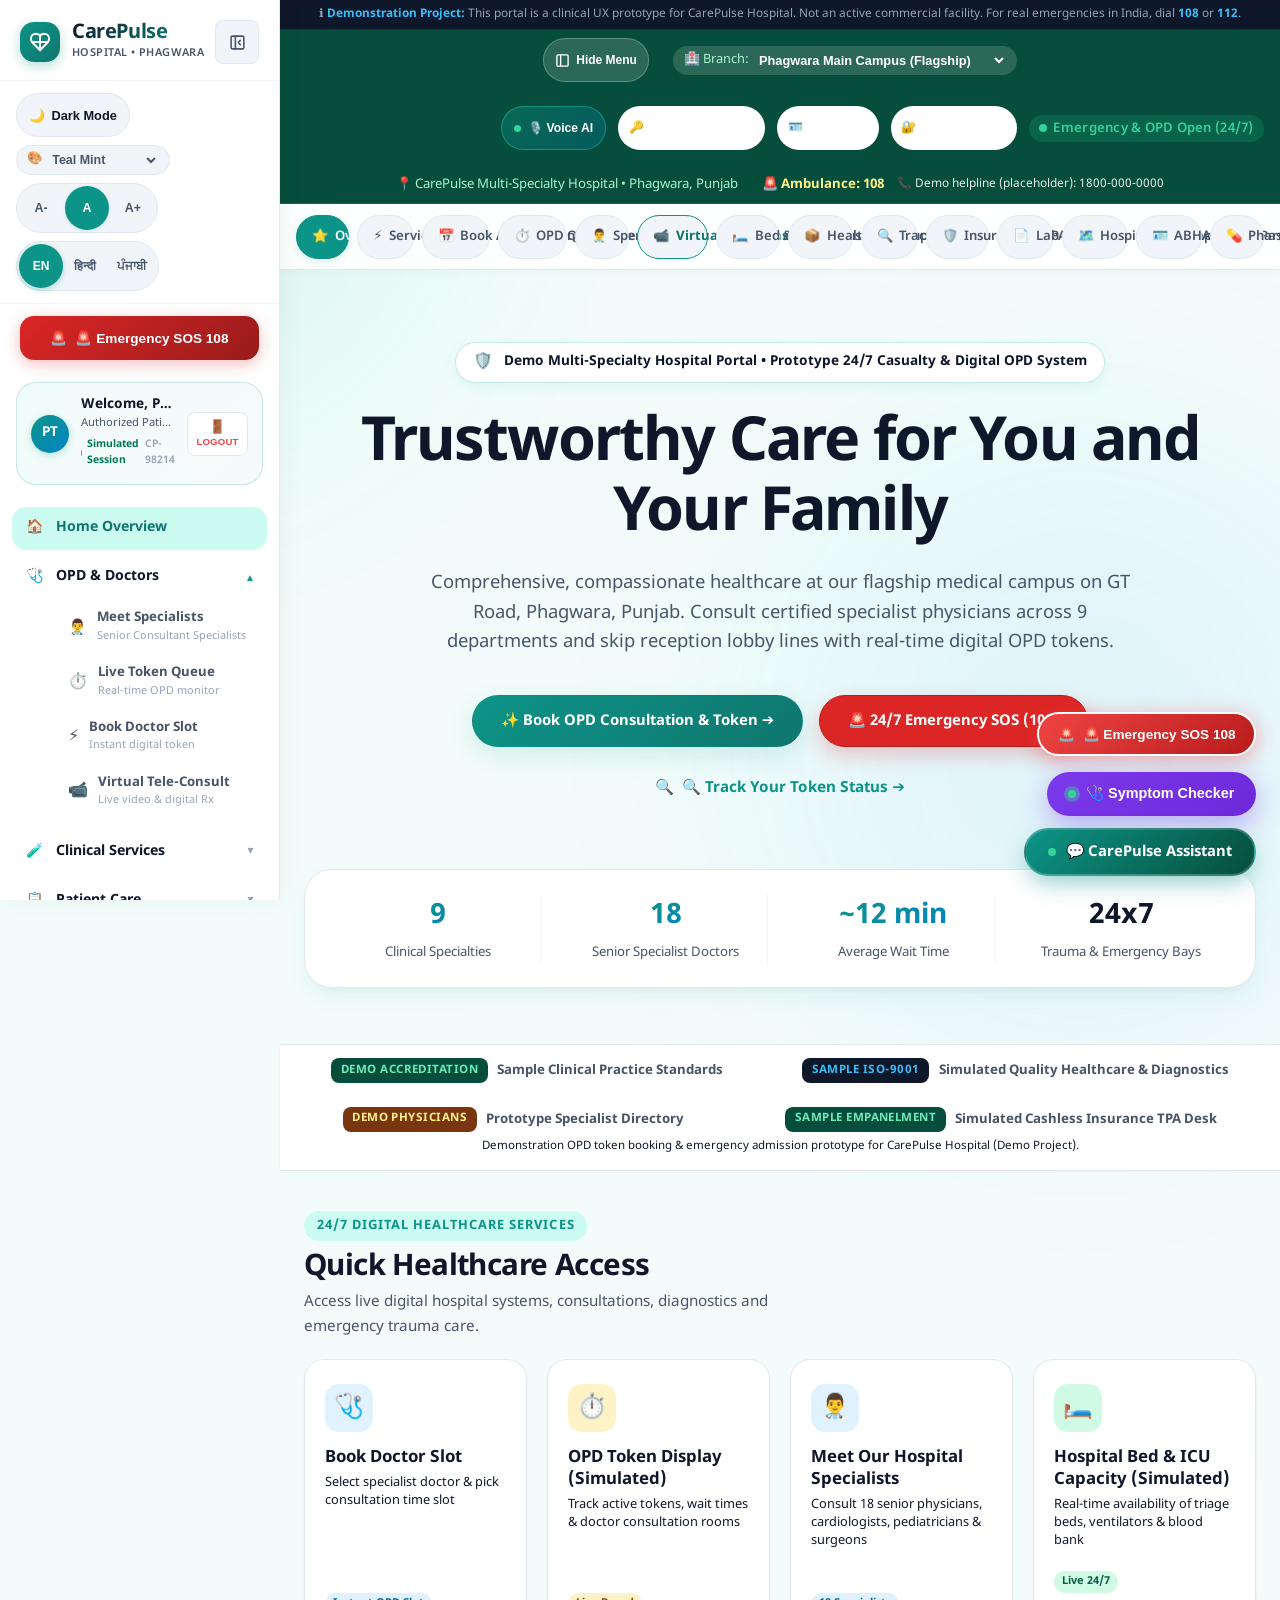
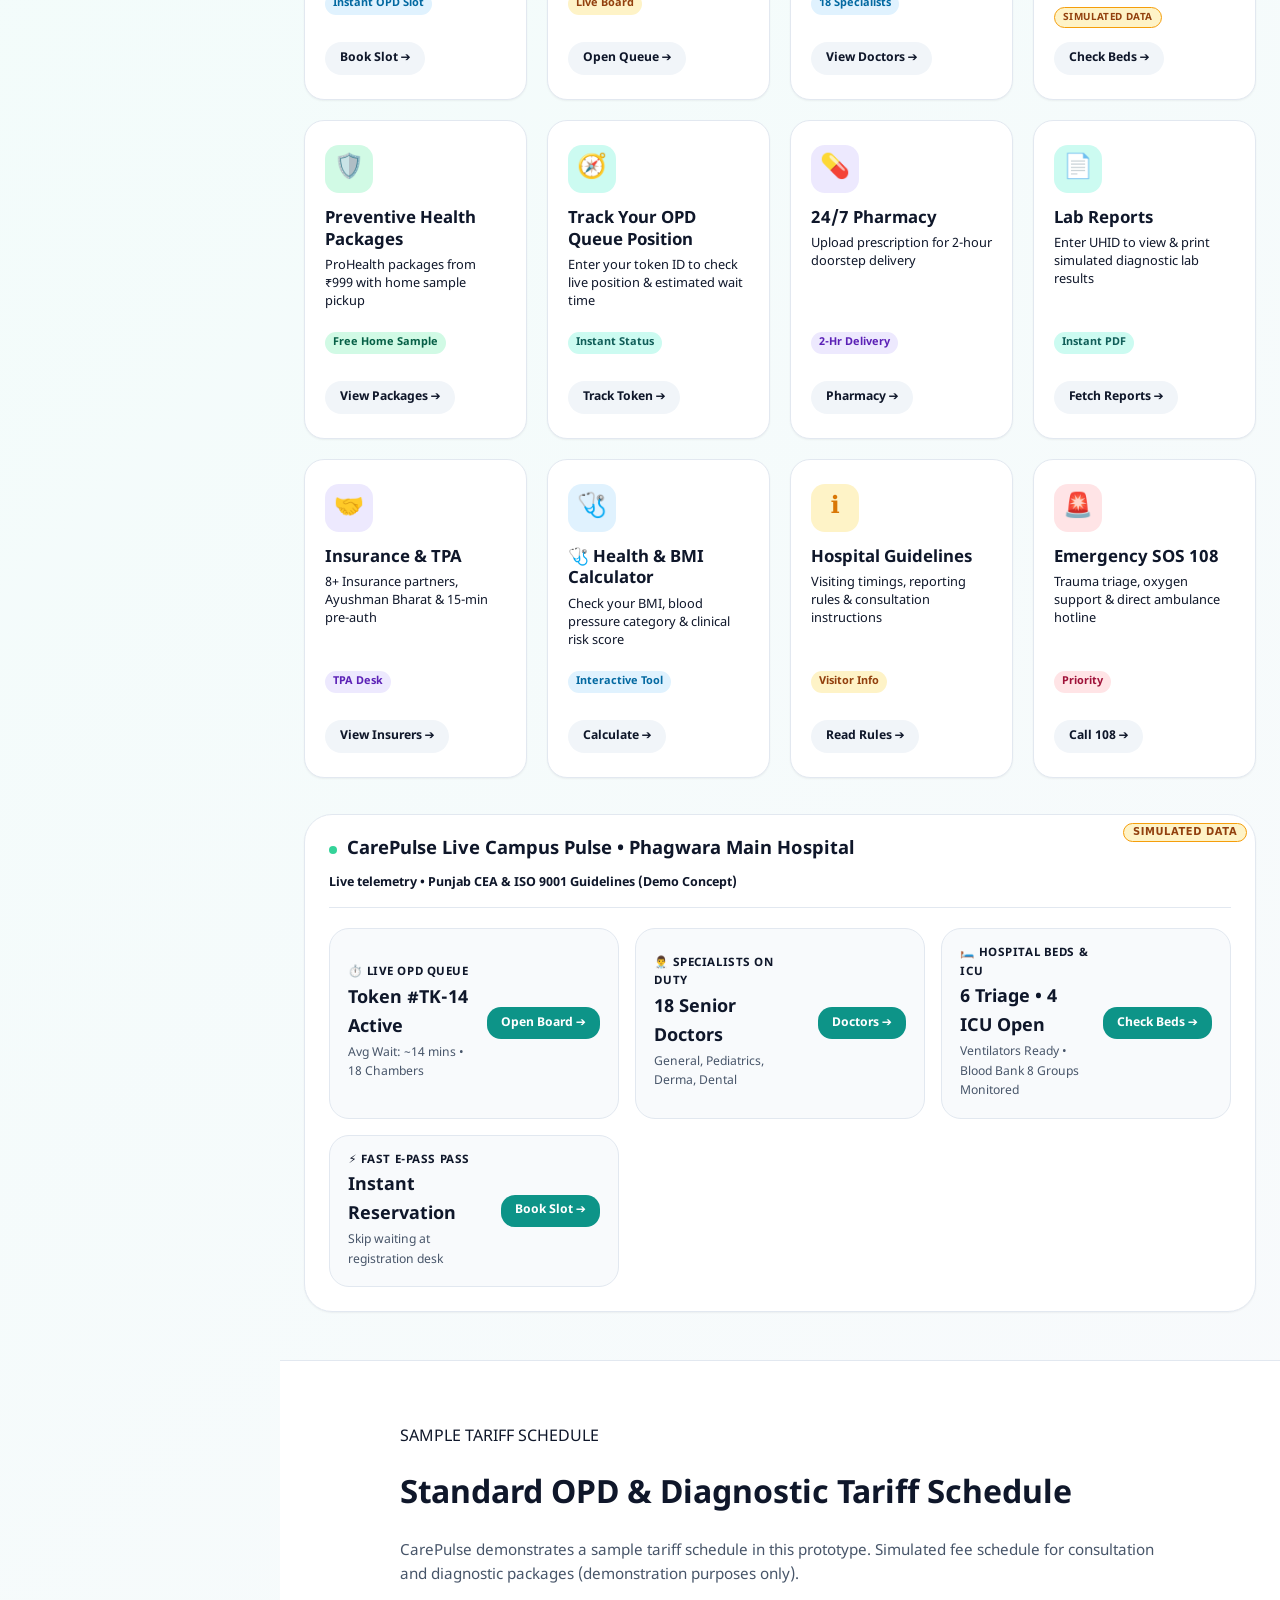
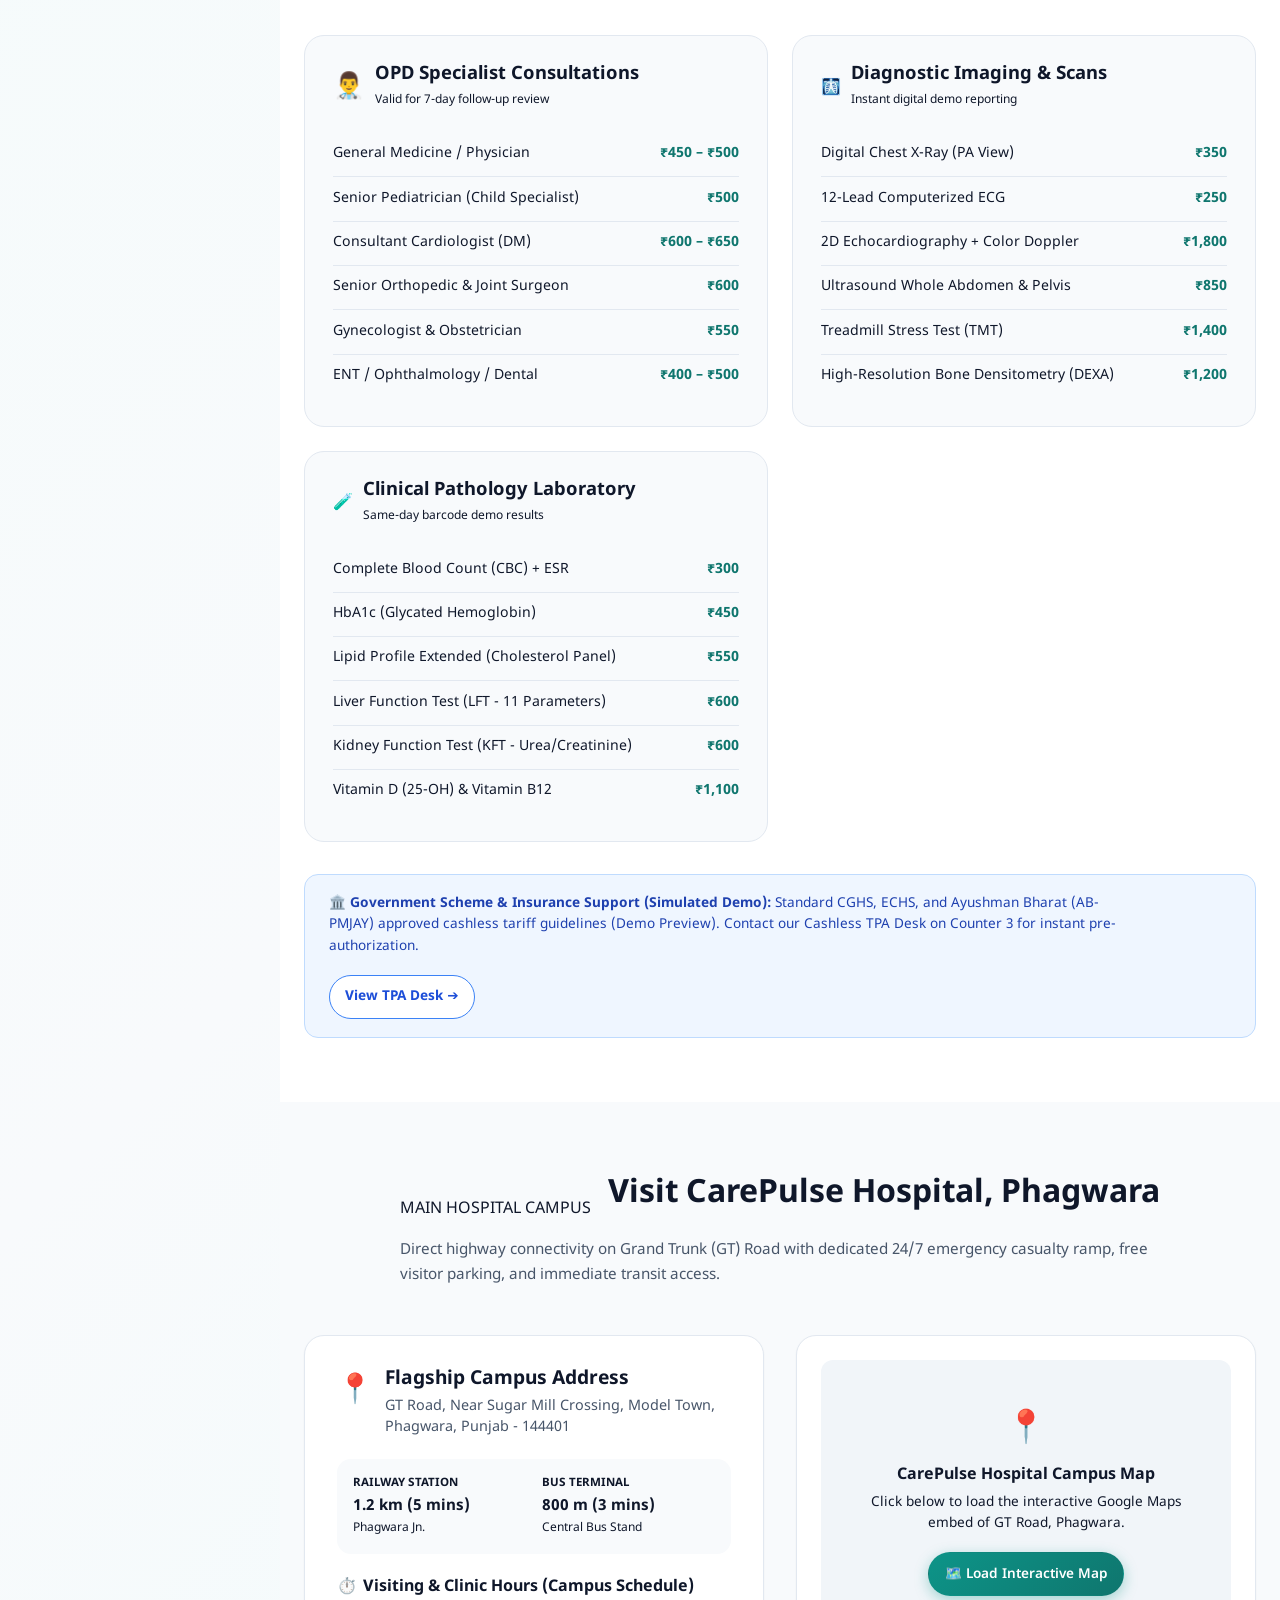
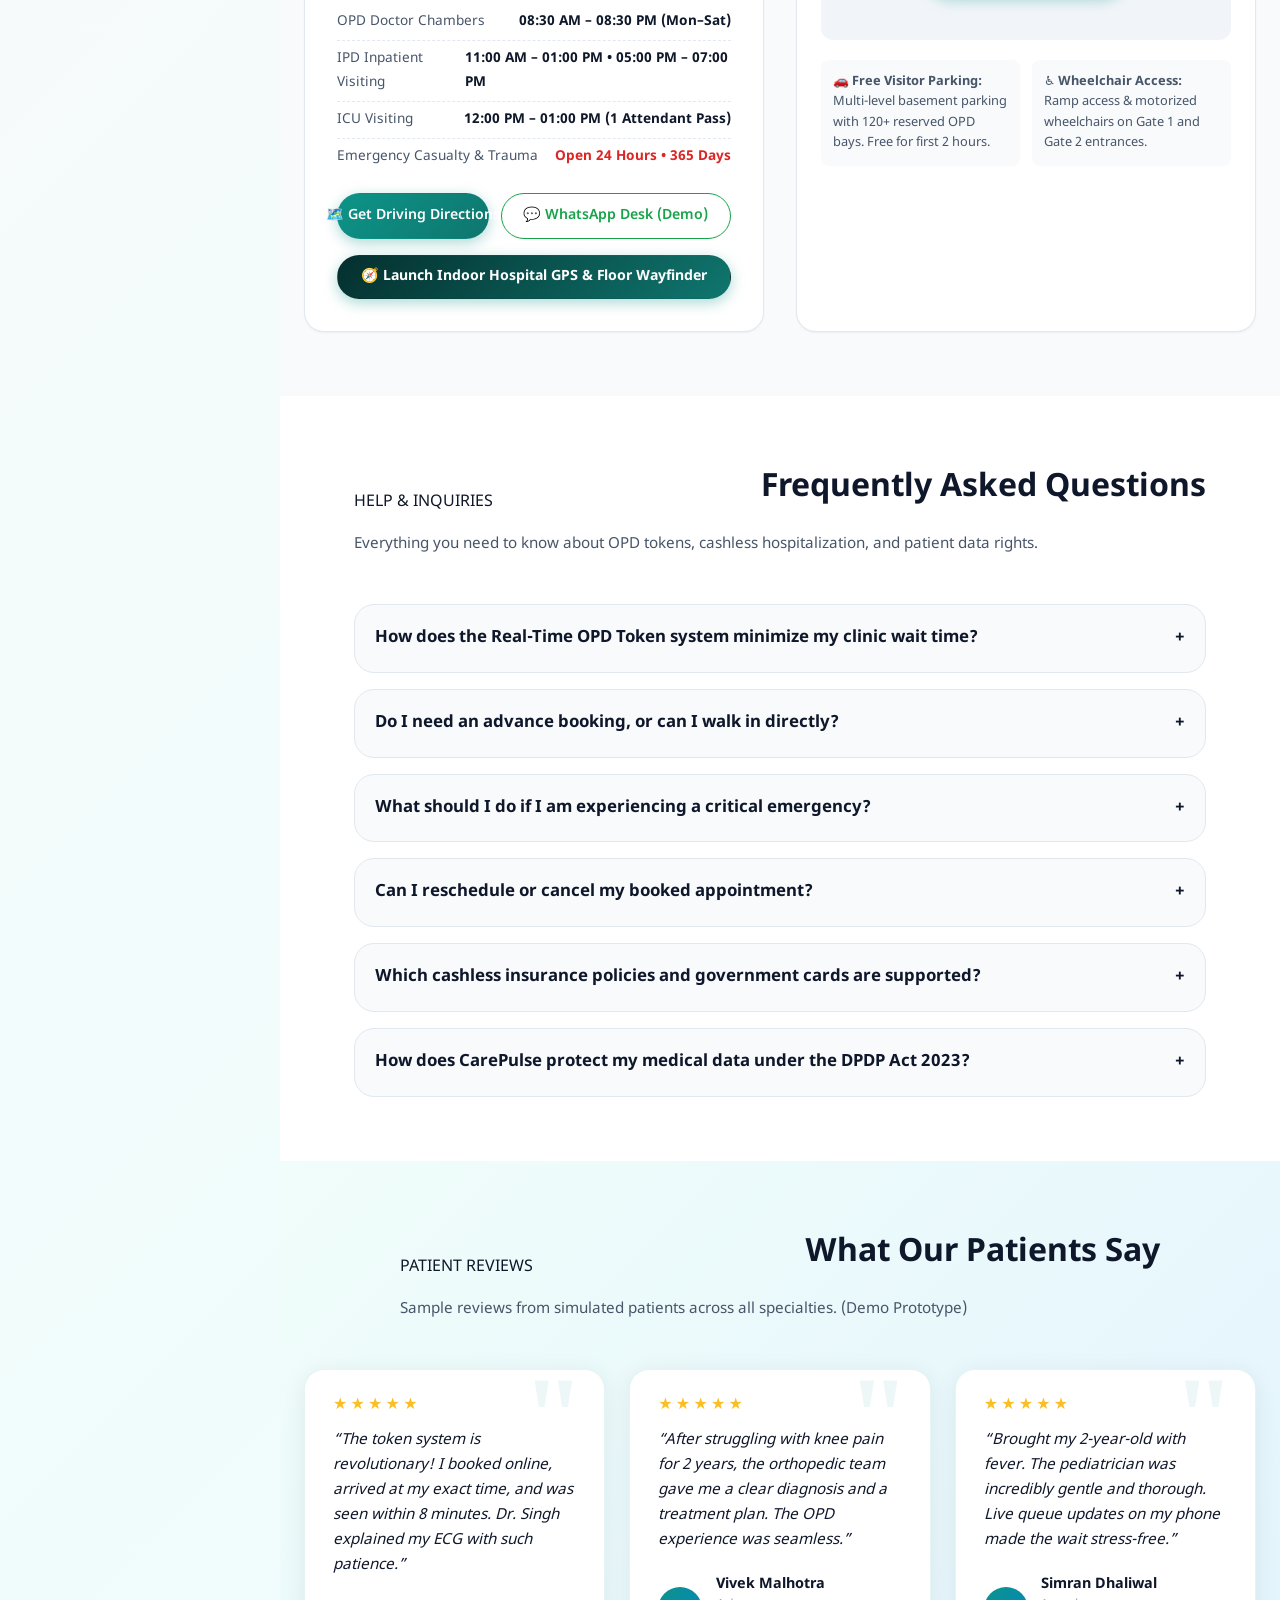
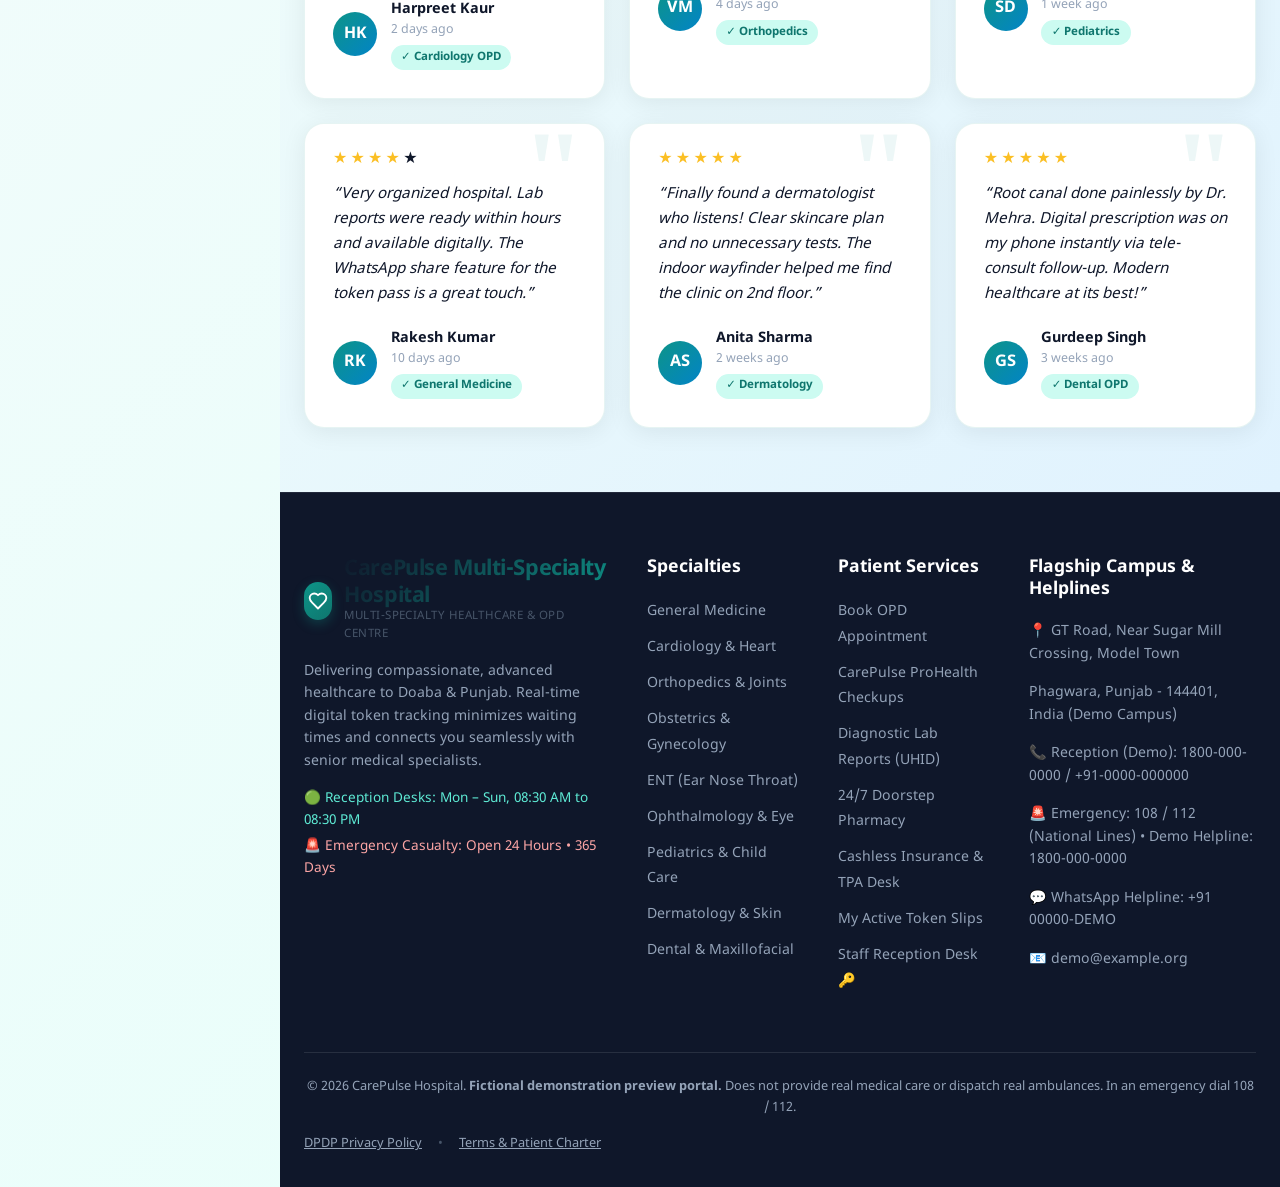
==== commit ae013f75: "fix: resolve reviewer pass 2 issues (QR privacy, meta CSP, number consistency, sample wording)" ====
--- a/index.html
+++ b/index.html
@@ -4,6 +4,7 @@
 <head>
     <meta charset="UTF-8" />
     <meta name="viewport" content="width=device-width, initial-scale=1.0" />
+    <meta http-equiv="Content-Security-Policy" content="default-src 'self'; script-src 'self' https://cdn.jsdelivr.net https://www.gstatic.com https://apis.google.com https://www.google.com https://www.recaptcha.net; style-src 'self' 'unsafe-inline' https://fonts.googleapis.com; font-src 'self' https://fonts.gstatic.com data:; img-src 'self' data: blob: https://images.unsplash.com https://lh3.googleusercontent.com; media-src 'self' blob: data:; frame-src 'self' https://www.google.com https://maps.google.com https://www.recaptcha.net https://hospital-demo-project.firebaseapp.com https://*.firebaseapp.com https://accounts.google.com; connect-src 'self' https://api.emailjs.com https://identitytoolkit.googleapis.com https://securetoken.googleapis.com https://*.firebaseio.com https://*.googleapis.com https://apis.google.com https://accounts.google.com https://www.google.com https://www.recaptcha.net https://hospital-demo-project.firebaseapp.com https://*.firebaseapp.com https://gstatic.com https://www.gstatic.com; base-uri 'self'; form-action 'self' https://accounts.google.com https://hospital-demo-project.firebaseapp.com https://*.firebaseapp.com; object-src 'none';" />
     <title>CarePulse | Hospital Portal Demo - OPD Booking &amp; Live Token Queue (UX Prototype)</title>
     <meta name="description" content="CarePulse is a fictional hospital portal built as a portfolio UX prototype: OPD appointment booking, live token queue and e-pass generation. Not a real hospital - no real bookings, care or ambulance dispatch." />
     <meta name="robots" content="index, follow, max-snippet:-1, max-image-preview:large, max-video-preview:-1" />
@@ -585,7 +586,7 @@
                     </button>
                     <button type="button" class="mobile-hero-queue-btn" data-action="open-live-queue-modal">
                         <span class="pulse-dot"></span>
-                        <span>Live Queue: <strong>14 Serving</strong> (12 min wait)</span>
+                        <span id="hero-live-queue-text">Live Queue: <strong>TK-14 Serving</strong> (12 min wait)</span>
                     </button>
                 </div>
             </section>
@@ -1363,8 +1364,8 @@
                         <div class="campus-pulse-item" data-action="open-live-queue-modal">
                             <div class="campus-pulse-item-info">
                                 <span class="campus-pulse-label">⏱️ Live OPD Queue</span>
-                                <span class="campus-pulse-value">Token #TK-108 Active</span>
-                                <span class="campus-pulse-sub">Avg Wait: ~12 mins &bull; 4 Chambers</span>
+                                <span class="campus-pulse-value" id="pulse-queue-status">Token #TK-14 Active</span>
+                                <span class="campus-pulse-sub" id="pulse-queue-sub">Avg Wait: ~12 mins &bull; 18 Chambers</span>
                             </div>
                             <span class="campus-pulse-action-btn">Open Board ➔</span>
                         </div>
@@ -1404,12 +1405,12 @@
         <section class="section rate-card-section u-box-padding-34" id="rate-card-section">
             <div class="container">
                 <div class="section-header text-center u-modal-w-760px">
-                    <span class="badge badge-primary">CENTRAL TARIFF TRANSPARENCY</span>
+                    <span class="badge badge-primary">SAMPLE TARIFF SCHEDULE</span>
                     <h2 class="u-box-font-size-36">Standard OPD &amp; Diagnostic
                         Tariff Schedule</h2>
                     <p class="u-box-color-37">
-                        CarePulse demonstrates 100% upfront pricing transparency in this prototype. No unexpected admission
-                        charges, hidden file opening fees, or diagnostic surcharges.
+                        CarePulse demonstrates a sample tariff schedule in this prototype. Simulated fee schedule for consultation
+                        and diagnostic packages (demonstration purposes only).
                     </p>
                 </div>
 
@@ -1748,7 +1749,7 @@
                 <div class="section-header text-center u-modal-w-760px" style="text-align:center;">
                     <span class="badge badge-primary">PATIENT REVIEWS</span>
                     <h2 class="u-box-font-size-36" style="margin-top:0.5rem;">What Our Patients Say</h2>
-                    <p class="u-box-color-37">Verified demo reviews from simulated patients across all specialties. (Demo Prototype)</p>
+                    <p class="u-box-color-37">Sample reviews from simulated patients across all specialties. (Demo Prototype)</p>
                 </div>
                 <div class="testimonials-grid" id="testimonials-grid">
                     <!-- Testimonials injected by JS -->
@@ -1796,7 +1797,7 @@
                     <div class="queue-metric-card">
                         <div class="queue-metric-icon u-badge-ecfdf5-059669">👨‍⚕️</div>
                         <div class="queue-metric-info">
-                            <span class="queue-metric-val" id="queue-stat-chambers">10 Chambers</span>
+                            <span class="queue-metric-val" id="queue-stat-chambers">18 Chambers</span>
                             <span class="queue-metric-lbl">Active Specialists</span>
                         </div>
                     </div>
@@ -3684,8 +3685,8 @@
     <div id="pa-announcement-banner" class="pa-announcement-banner" role="status" aria-live="polite">
         <span class="u-icon-decorative" aria-hidden="true">📢</span>
         <div>
-            <div id="pa-announcement-text" class="pa-announcement-text"><span class="simulated-data-chip" style="font-size:0.65rem; padding: 2px 6px; margin-right:6px;">SIMULATED</span> Now Serving Token TK-15 &bull; Room 101</div>
-            <div id="pa-announcement-sub" class="pa-announcement-sub">CarePulse Public Address (Demo Simulation) &bull; Dr. Rajesh Sharma</div>
+            <div id="pa-announcement-text" class="pa-announcement-text"><span class="simulated-data-chip" style="font-size:0.65rem; padding: 2px 6px; margin-right:6px;">SIMULATED</span> Now Serving Token TK-14 &bull; Room 101</div>
+            <div id="pa-announcement-sub" class="pa-announcement-sub">CarePulse Public Address (Demo Simulation) &bull; Dr. Rajesh Sharma (Room 101)</div>
         </div>
     </div>
 
@@ -4160,25 +4161,6 @@
 
     <!-- Main JavaScript Logic (ES Modules with Legacy Fallback Bundle) -->
     <script type="module" src="js/main.js"></script>
-    <script>
-      // Protocol fallback: When opened directly via local file:// protocol where modules are blocked by browser CORS, load app.js
-      if (window.location.protocol === 'file:') {
-        function checkAndLoadFallback() {
-          if (!window.CarePulseAuth && !document.querySelector('script[data-fallback="app-js"]')) {
-            var s = document.createElement('script');
-            s.src = 'app.js?v=2.2';
-            s.setAttribute('data-fallback', 'app-js');
-            document.body.appendChild(s);
-          }
-        }
-        if (document.readyState === 'loading') {
-          window.addEventListener('DOMContentLoaded', checkAndLoadFallback);
-        } else {
-          checkAndLoadFallback();
-        }
-        setTimeout(checkAndLoadFallback, 150);
-      }
-    </script>
     <script nomodule src="app.js?v=2.2"></script>
 
 
